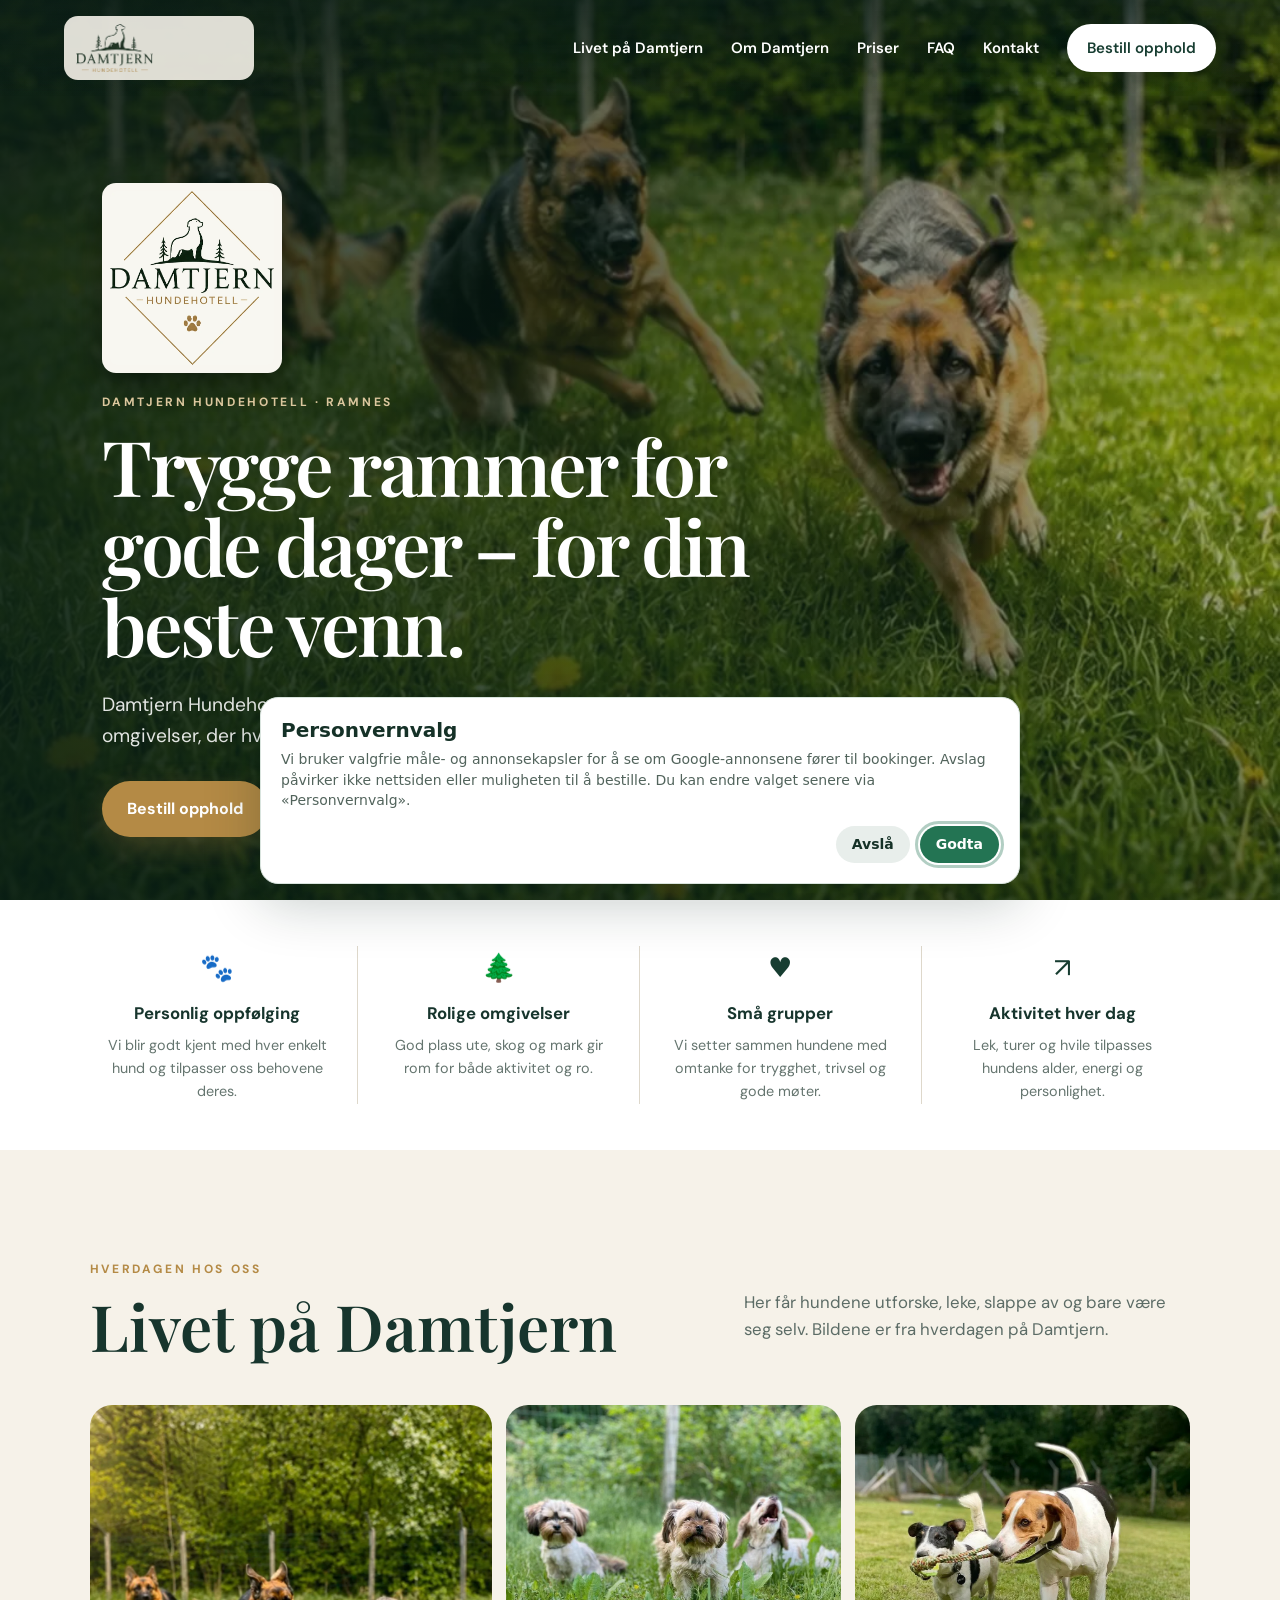
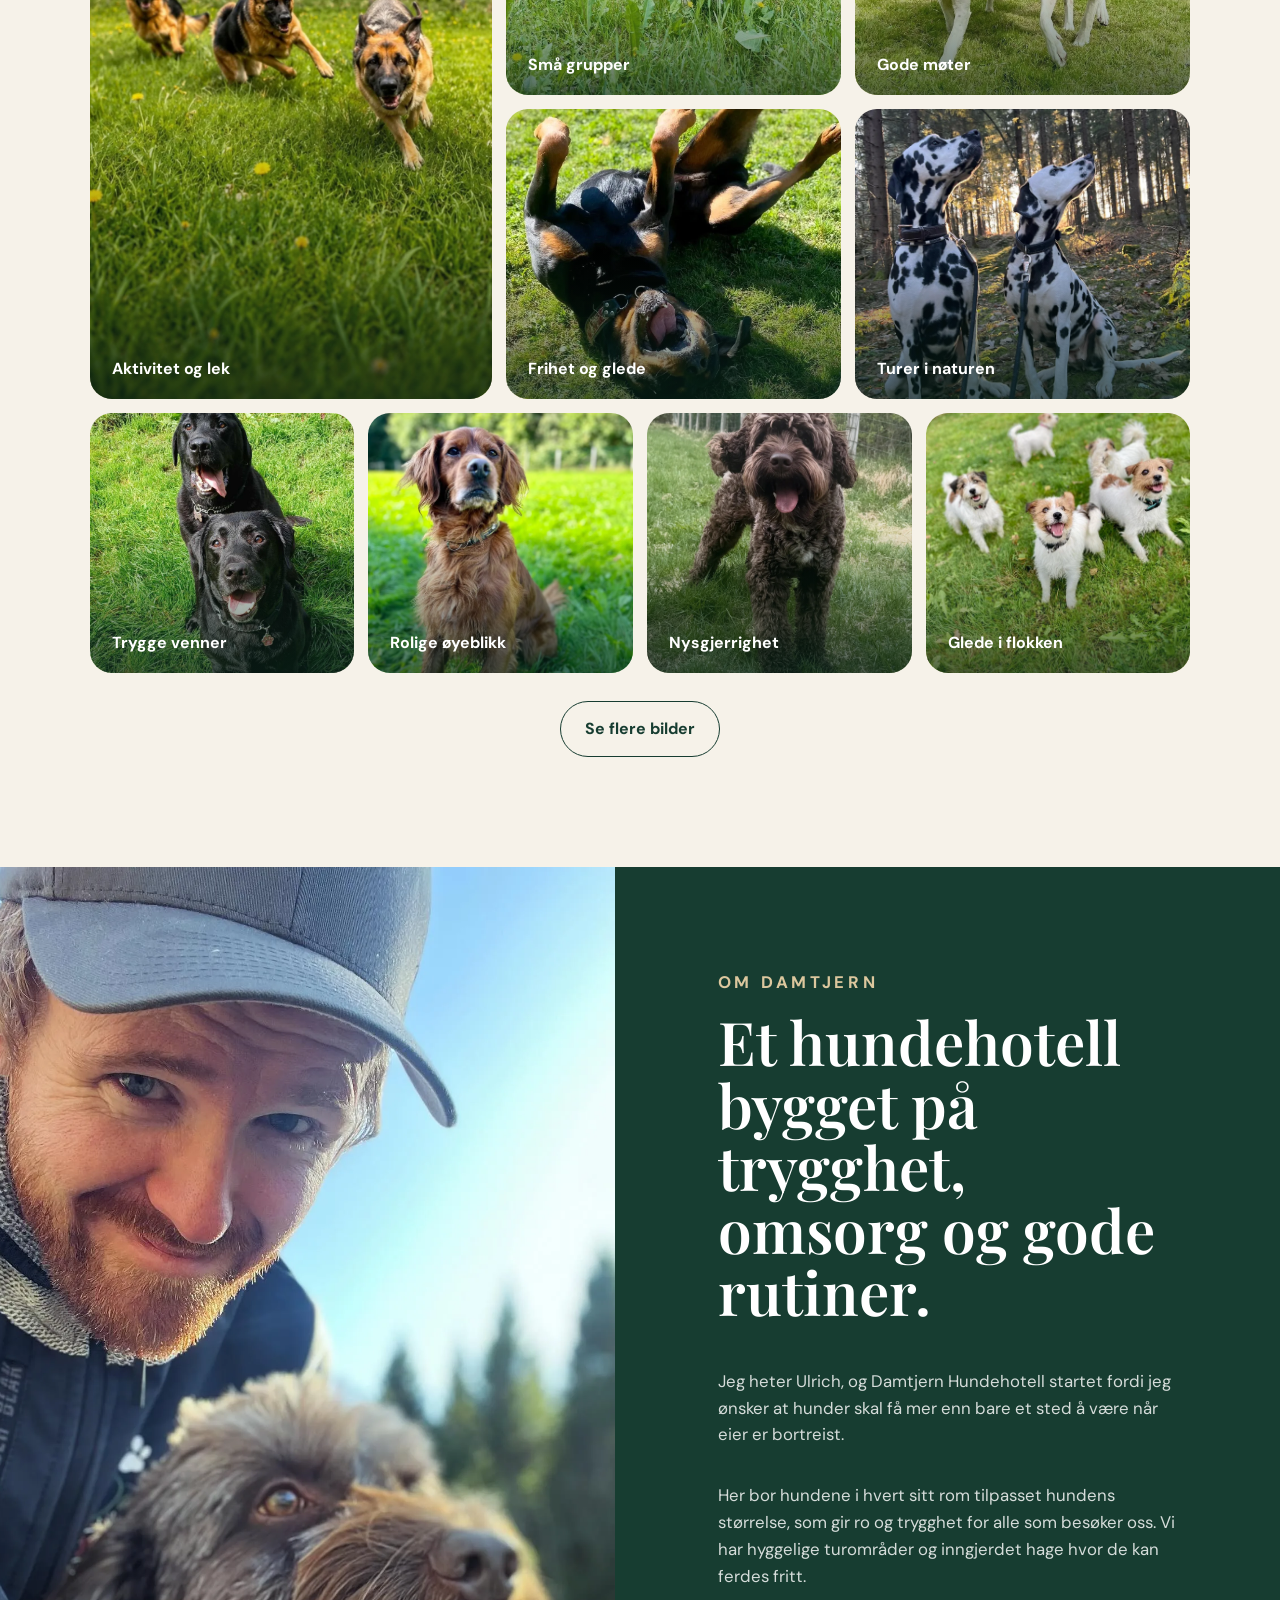
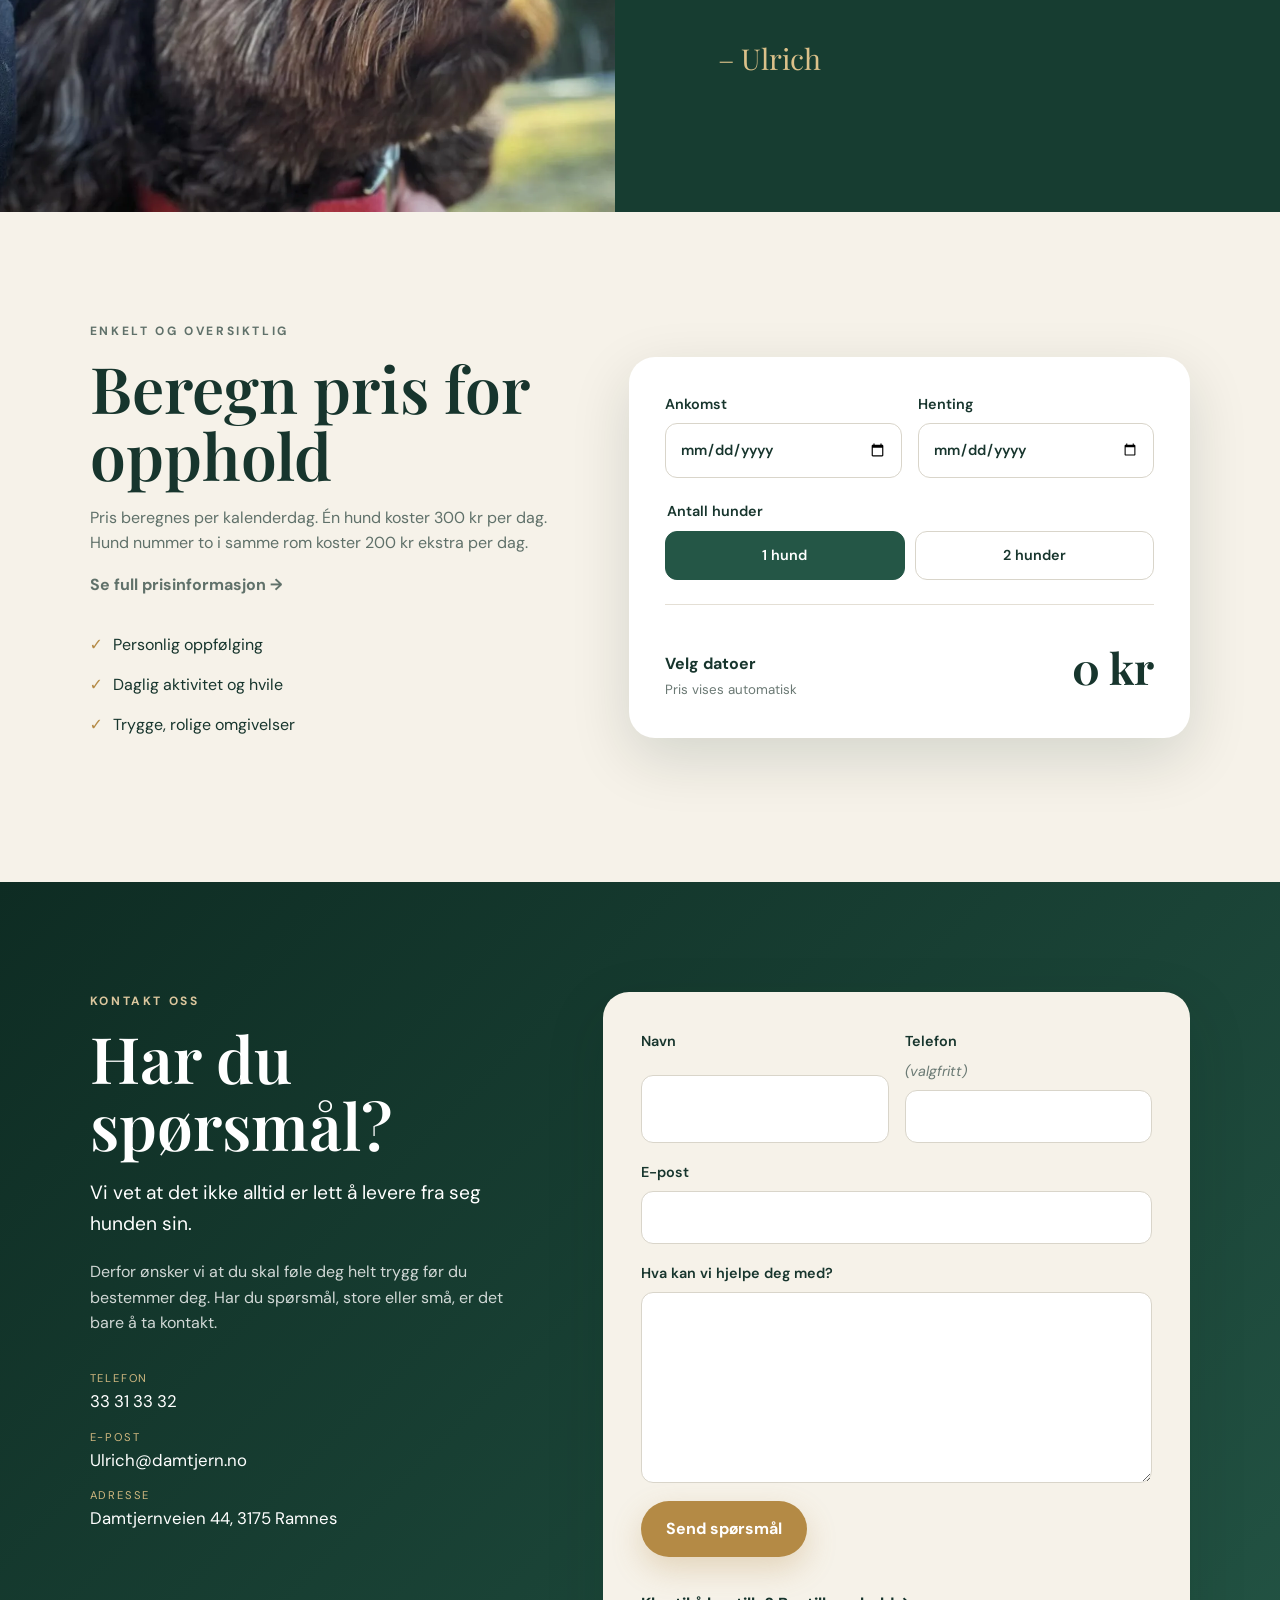
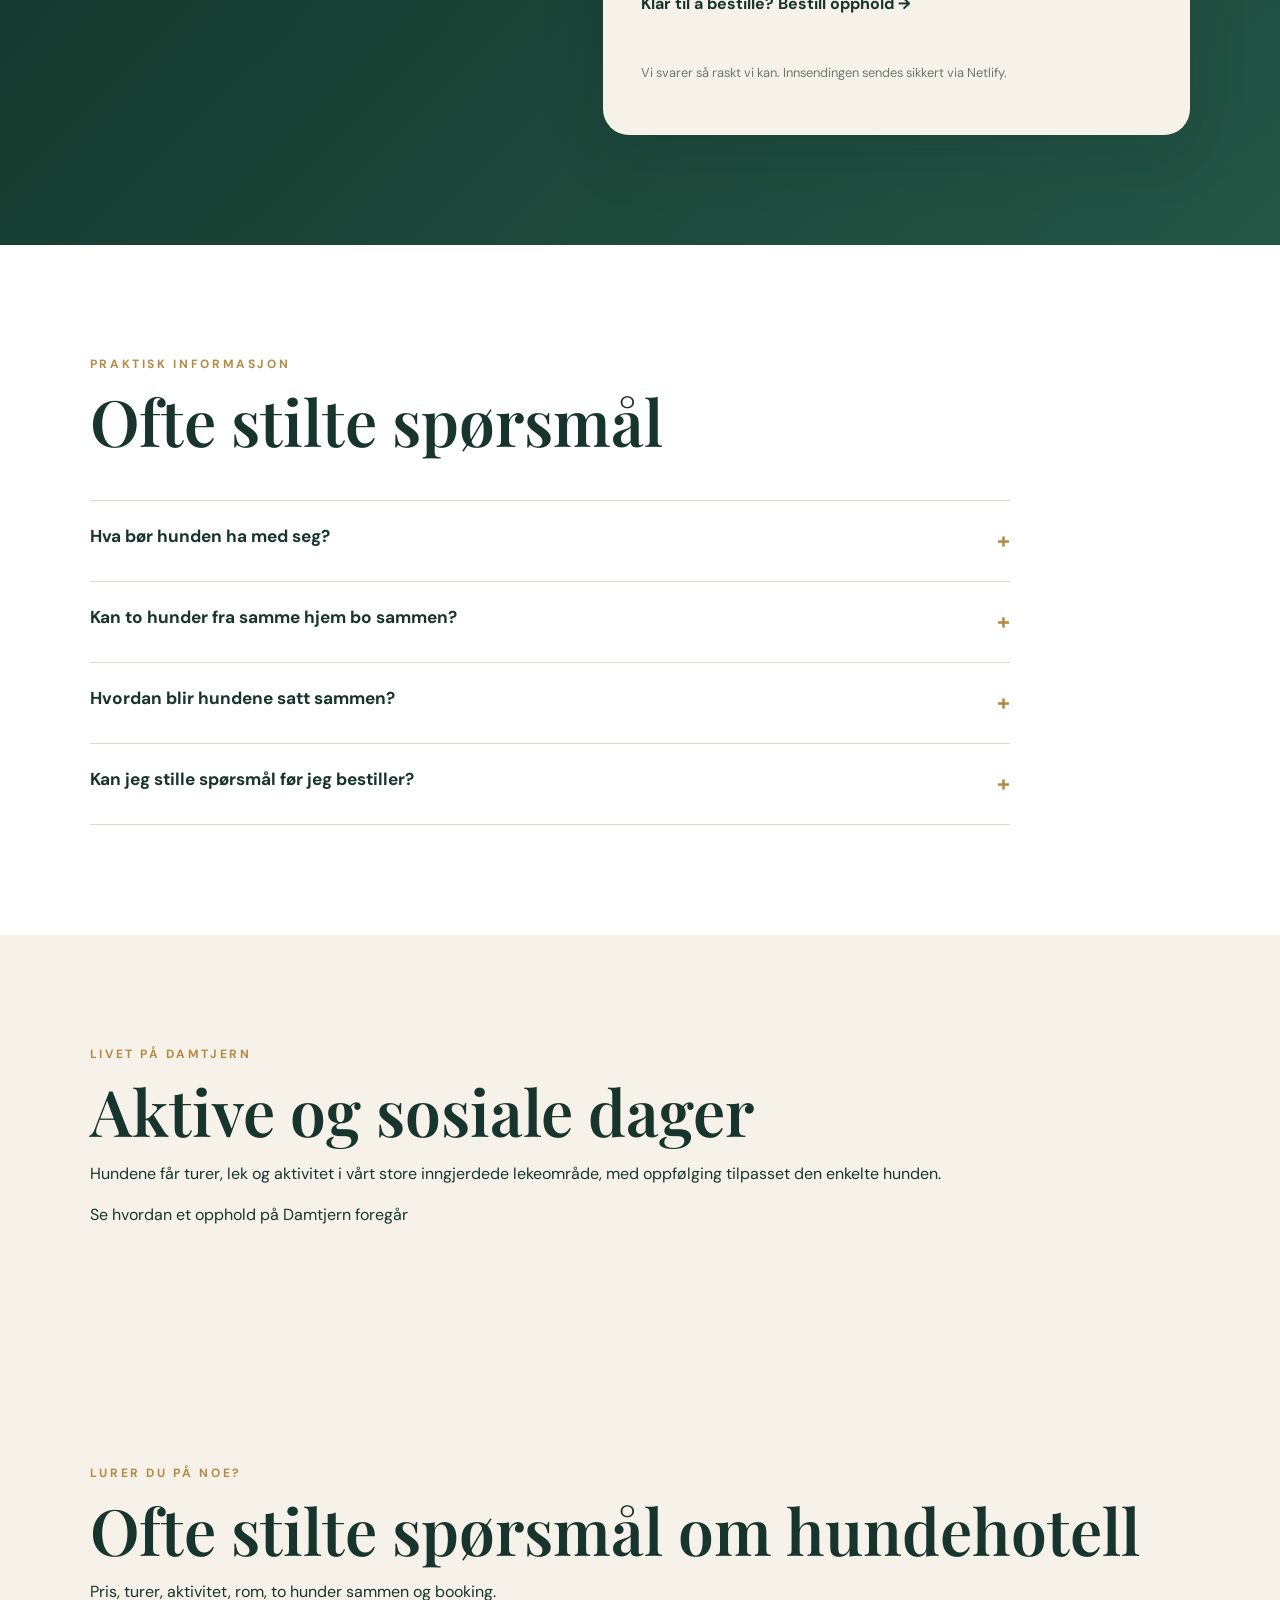
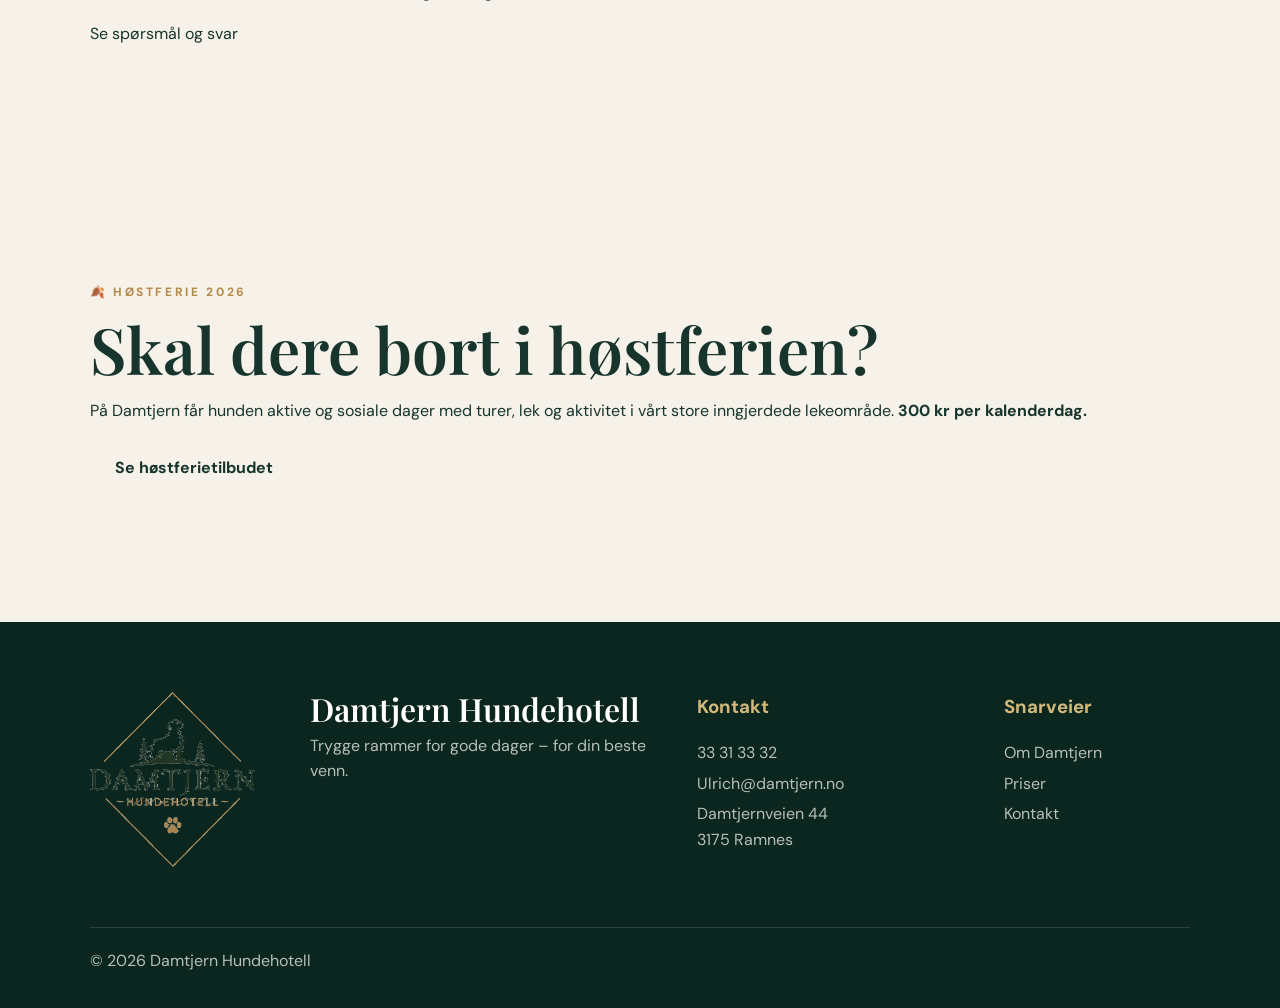
==== index.html @ 324b1e20 "Improve mobile booking journey and price navigation" ====
<!doctype html>
<html lang="nb">
<head>
  <meta charset="utf-8">
  <meta name="viewport" content="width=device-width, initial-scale=1">
  <title>Hundehotell i Vestfold og Tønsberg | Damtjern Hundehotell</title>
  <meta name="description" content="Hundehotell i Ramnes ved Tønsberg, Vestfold. Aktive og sosiale dager, turer, stort inngjerdet lekeområde og eget rom. 300 kr per kalenderdag.">
  <meta name="theme-color" content="#173d31">
  <meta name="robots" content="index, follow, max-image-preview:large">
  <link rel="canonical" href="https://damtjern.no/">
  <meta property="og:title" content="Hundehotell i Vestfold | Damtjern Hundehotell">
  <meta property="og:description" content="Trygg og omsorgsfull hundepass og overnatting i rolige omgivelser i Ramnes, nær Tønsberg.">
  <meta property="og:type" content="website">
  <meta property="og:url" content="https://damtjern.no/">
  <meta property="og:site_name" content="Damtjern Hundehotell">
  <meta property="og:locale" content="nb_NO">
  <meta property="og:image" content="https://damtjern.no/assets/hero-fallback.webp">
  <meta property="og:image:alt" content="Hunder i rolige omgivelser hos Damtjern Hundehotell">
  <meta name="twitter:card" content="summary_large_image">
  <link rel="icon" href="data:image/svg+xml,<svg xmlns=%22http://www.w3.org/2000/svg%22 viewBox=%220 0 100 100%22><text y=%22.9em%22 font-size=%2290%22>🐾</text></svg>">
  <link rel="preload" href="/assets/hero-fallback.webp" as="image">
  <link rel="stylesheet" href="/styles.css">
  <script src="/tracking.js"></script>
  <script type="application/ld+json">
  {
    "@context": "https://schema.org",
    "@type": "LocalBusiness",
    "@id": "https://damtjern.no/#virksomhet",
    "name": "Damtjern Hundehotell",
    "url": "https://damtjern.no/",
    "image": "https://damtjern.no/assets/hero-fallback.webp",
    "logo": "https://damtjern.no/assets/logo-horizontal.png",
    "description": "Trygg og omsorgsfull hundepass og overnatting i rolige omgivelser i Ramnes, nær Tønsberg i Vestfold.",
    "telephone": "+47 33 31 33 32",
    "email": "Ulrich@damtjern.no",
    "priceRange": "300 NOK per kalenderdag",
    "address": {
      "@type": "PostalAddress",
      "streetAddress": "Damtjernveien 44",
      "postalCode": "3175",
      "addressLocality": "Ramnes",
      "addressRegion": "Vestfold",
      "addressCountry": "NO"
    },
    "areaServed": ["Ramnes", "Tønsberg", "Vestfold"]
  }
  </script>
</head>
<body>
  <a class="skip-link" href="#innhold">Hopp til innhold</a>

  <header class="site-header" id="toppen">
    <a href="#toppen" class="brand" aria-label="Damtjern Hundehotell – til toppen">
      <img src="/assets/logo-horizontal.png" alt="Damtjern Hundehotell">
    </a>
    <button class="menu-toggle" aria-expanded="false" aria-controls="main-nav" aria-label="Åpne meny">
      <span></span><span></span><span></span>
    </button>
    <nav id="main-nav" class="main-nav" aria-label="Hovedmeny">
      <a href="#livet">Livet på Damtjern</a>
      <a href="#om">Om Damtjern</a>
      <a href="/priser/">Priser</a>
      <a href="#faq">FAQ</a>
      <a href="#kontakt">Kontakt</a>
      <a class="nav-cta" href="https://damtjern-os.onrender.com/bestill" target="_blank" rel="noopener noreferrer">Bestill opphold</a>
    </nav>
  </header>

  <main id="innhold">
    <section class="hero" aria-labelledby="hero-title">
      <video class="hero-video" autoplay muted loop playsinline poster="/assets/hero-fallback.webp" preload="metadata">
        <source src="/assets/hero.mp4" type="video/mp4">
      </video>
      <div class="hero-shade"></div>
      <div class="hero-inner">
        <img class="hero-logo" src="/assets/logo-main-hero.webp" alt="Damtjern Hundehotell hovedlogo">
        <p class="eyebrow light">Damtjern Hundehotell · Ramnes</p>
        <h1 id="hero-title">Trygge rammer for gode dager – for din beste venn.</h1>
        <p class="hero-copy">Damtjern Hundehotell tilbyr trygg og omsorgsfull overnatting i rolige omgivelser, der hver hund blir sett, forstått og ivaretatt som et individ.</p>
        <div class="local-cta-row"><a class="button button-primary" href="https://damtjern-os.onrender.com/bestill" target="_blank" rel="noopener noreferrer">Bestill opphold</a><a class="button button-outline" href="/priser/">Se priser</a></div>
      </div>
      <a class="scroll-hint" href="#fordeler" aria-label="Rull videre"><span></span></a>
    </section>

    <section class="benefits" id="fordeler" aria-label="Fordeler">
      <article><span class="benefit-icon">🐾</span><h2>Personlig oppfølging</h2><p>Vi blir godt kjent med hver enkelt hund og tilpasser oss behovene deres.</p></article>
      <article><span class="benefit-icon">🌲</span><h2>Rolige omgivelser</h2><p>God plass ute, skog og mark gir rom for både aktivitet og ro.</p></article>
      <article><span class="benefit-icon">♥</span><h2>Små grupper</h2><p>Vi setter sammen hundene med omtanke for trygghet, trivsel og gode møter.</p></article>
      <article><span class="benefit-icon">↗</span><h2>Aktivitet hver dag</h2><p>Lek, turer og hvile tilpasses hundens alder, energi og personlighet.</p></article>
    </section>

    <section class="section gallery-section" id="livet">
      <div class="section-heading split-heading">
        <div><p class="eyebrow">Hverdagen hos oss</p><h2>Livet på Damtjern</h2></div>
        <p>Her får hundene utforske, leke, slappe av og bare være seg selv. Bildene er fra hverdagen på Damtjern.</p>
      </div>
      <div class="gallery-grid">
        <button class="gallery-item gallery-tall" data-full="/assets/gallery-shepherds.webp" aria-label="Åpne bilde av hunder i aktivitet"><img src="/assets/gallery-shepherds.webp" alt="Tre schäferhunder løper på gresset" loading="lazy"><span>Aktivitet og lek</span></button>
        <button class="gallery-item" data-full="/assets/gallery-small.webp" aria-label="Åpne bilde av små hunder"><img src="/assets/gallery-small.webp" alt="Tre små hunder ute på gresset" loading="lazy"><span>Små grupper</span></button>
        <button class="gallery-item" data-full="/assets/gallery-play.webp" aria-label="Åpne bilde av to hunder som leker"><img src="/assets/gallery-play.webp" alt="To hunder leker med tau" loading="lazy"><span>Gode møter</span></button>
        <button class="gallery-item" data-full="/assets/gallery-rottweiler.webp" aria-label="Åpne bilde av rottweiler"><img src="/assets/gallery-rottweiler.webp" alt="Rottweiler i farta på uteområdet" loading="lazy"><span>Frihet og glede</span></button>
        <button class="gallery-item" data-full="/assets/gallery-dalmatian.webp" aria-label="Åpne bilde av dalmatinere"><img src="/assets/gallery-dalmatian.webp" alt="To dalmatinere i skogen" loading="lazy"><span>Turer i naturen</span></button>
      </div>
      <div class="gallery-more" id="gallery-more" hidden>
        <button class="gallery-item" data-full="/assets/gallery-labs.webp"><img src="/assets/gallery-labs.webp" alt="To svarte labradorer på gress" loading="lazy"><span>Trygge venner</span></button>
        <button class="gallery-item" data-full="/assets/gallery-setter.webp"><img src="/assets/gallery-setter.webp" alt="Irsk setter på grønt gress" loading="lazy"><span>Rolige øyeblikk</span></button>
        <button class="gallery-item" data-full="/assets/gallery-doodle.webp"><img src="/assets/gallery-doodle.webp" alt="Brun doodle på uteområdet" loading="lazy"><span>Nysgjerrighet</span></button>
        <button class="gallery-item" data-full="/assets/gallery-joy.webp"><img src="/assets/gallery-joy.webp" alt="Flere små hunder samlet på gresset" loading="lazy"><span>Glede i flokken</span></button>
      </div>
      <button class="button button-outline gallery-toggle" type="button" aria-expanded="false" aria-controls="gallery-more">Se flere bilder</button>
    </section>

    <section class="about" id="om">
      <div class="about-media"><img src="/assets/about-ulrich.webp" alt="Ulrich sammen med en hund på Damtjern" loading="lazy"></div>
      <div class="about-copy">
        <p class="eyebrow light">Om Damtjern</p>
        <h2>Et hundehotell bygget på trygghet, omsorg og gode rutiner.</h2>
        <p>Jeg heter Ulrich, og Damtjern Hundehotell startet fordi jeg ønsker at hunder skal få mer enn bare et sted å være når eier er bortreist.</p>
        <p>Her bor hundene i hvert sitt rom tilpasset hundens størrelse, som gir ro og trygghet for alle som besøker oss. Vi har hyggelige turområder og inngjerdet hage hvor de kan ferdes fritt.</p>
        <p class="signature">– Ulrich</p>
      </div>
    </section>

    <section class="section pricing" id="priser">
      <div class="pricing-copy">
        <p class="eyebrow">Enkelt og oversiktlig</p>
        <h2>Beregn pris for opphold</h2>
        <p>Pris beregnes per kalenderdag. Én hund koster 300 kr per dag. Hund nummer to i samme rom koster 200 kr ekstra per dag.</p><p><a href="/priser/"><strong>Se full prisinformasjon →</strong></a></p>
        <ul class="check-list"><li>Personlig oppfølging</li><li>Daglig aktivitet og hvile</li><li>Trygge, rolige omgivelser</li></ul>
      </div>
      <form class="calculator" aria-label="Prisberegner">
        <div class="field-row">
          <label>Ankomst<input type="date" id="arrival"></label>
          <label>Henting<input type="date" id="departure"></label>
        </div>
        <fieldset><legend>Antall hunder</legend><div class="dog-options"><label><input type="radio" name="dogs" value="1" checked><span>1 hund</span></label><label><input type="radio" name="dogs" value="2"><span>2 hunder</span></label></div></fieldset>
        <div class="price-result"><div><span id="days-label">Velg datoer</span><small id="price-detail">Pris vises automatisk</small></div><strong id="price-total">0 kr</strong></div>
      </form>
    </section>
    <section class="contact-section" id="kontakt">
      <div class="contact-intro">
        <p class="eyebrow light">Kontakt oss</p>
        <h2>Har du spørsmål?</h2>
        <p class="contact-lead">Vi vet at det ikke alltid er lett å levere fra seg hunden sin.</p>
        <p>Derfor ønsker vi at du skal føle deg helt trygg før du bestemmer deg. Har du spørsmål, store eller små, er det bare å ta kontakt.</p>
        <div class="contact-details">
          <a href="tel:+4733313332"><span>Telefon</span>33 31 33 32</a>
          <a href="mailto:Ulrich@damtjern.no"><span>E-post</span>Ulrich@damtjern.no</a>
          <a href="https://www.google.com/maps/search/?api=1&query=Damtjernveien+44,+3175+Ramnes" rel="noopener" target="_blank"><span>Adresse</span>Damtjernveien 44, 3175 Ramnes</a>
        </div>
      </div>
      <form class="contact-form" name="kontakt" method="POST" action="/takk/index.html" netlify data-netlify="true" data-netlify-honeypot="bot-field">
        <input type="hidden" name="form-name" value="kontakt">
        <p class="hidden"><label>Ikke fyll ut dette feltet: <input name="bot-field"></label></p>
        <div class="field-row"><label>Navn<input name="navn" autocomplete="name" required></label><label>Telefon <em>(valgfritt)</em><input name="telefon" type="tel" autocomplete="tel"></label></div>
        <label>E-post<input name="epost" type="email" autocomplete="email" required></label>
        <label>Hva kan vi hjelpe deg med?<textarea name="melding" rows="7" required></textarea></label>
        <button class="button button-primary" type="submit">Send spørsmål</button><p><a href="https://damtjern-os.onrender.com/bestill" target="_blank" rel="noopener noreferrer"><strong>Klar til å bestille? Bestill opphold →</strong></a></p>
        <p class="form-note">Vi svarer så raskt vi kan. Innsendingen sendes sikkert via Netlify.</p>
      </form>
    </section>

    <section class="section faq" id="faq">
      <div class="section-heading"><p class="eyebrow">Praktisk informasjon</p><h2>Ofte stilte spørsmål</h2></div>
      <div class="faq-list">
        <details><summary>Hva bør hunden ha med seg?</summary><p>Ta med hundens vanlige fôr, eventuelle medisiner og gjerne et teppe eller noe som lukter kjent. Merk tingene tydelig med hundens navn.</p></details>
        <details><summary>Kan to hunder fra samme hjem bo sammen?</summary><p>Ja. To hunder fra samme hjem kan bo på samme rom. Hund nummer to koster 200 kr ekstra per kalenderdag.</p></details>
        <details><summary>Hvordan blir hundene satt sammen?</summary><p>Vi vurderer størrelse, alder, energinivå og temperament. Målet er trygge grupper og gode møter, aldri flest mulig hunder samlet.</p></details>
        <details><summary>Kan jeg stille spørsmål før jeg bestiller?</summary><p>Selvsagt. Bruk kontaktskjemaet, ring eller send e-post. Det er viktig at både du og hunden føler dere trygge før oppholdet.</p></details>
      </div>
    </section>
  
<section class="section"><div class="container"><p class="eyebrow">Livet på Damtjern</p><h2>Aktive og sosiale dager</h2><p>Hundene får turer, lek og aktivitet i vårt store inngjerdede lekeområde, med oppfølging tilpasset den enkelte hunden.</p><p><a href="/slik-foregar-oppholdet/">Se hvordan et opphold på Damtjern foregår</a></p></div></section>
<section class="section"><div class="container"><p class="eyebrow">Lurer du på noe?</p><h2>Ofte stilte spørsmål om hundehotell</h2><p>Pris, turer, aktivitet, rom, to hunder sammen og booking.</p><p><a href="/faq/">Se spørsmål og svar</a></p></div></section>
<section class="section"><div class="container"><p class="eyebrow">🍂 Høstferie 2026</p><h2>Skal dere bort i høstferien?</h2><p>På Damtjern får hunden aktive og sosiale dager med turer, lek og aktivitet i vårt store inngjerdede lekeområde. <strong>300 kr per kalenderdag.</strong></p><p><a class="button" href="/hostferie/">Se høstferietilbudet</a></p></div></section>
</main>

  <footer class="footer">
    <img src="/assets/logo-main.png" alt="Damtjern Hundehotell">
    <div><h2>Damtjern Hundehotell</h2><p>Trygge rammer for gode dager – for din beste venn.</p></div>
    <div><h3>Kontakt</h3><a href="tel:+4733313332">33 31 33 32</a><a href="mailto:Ulrich@damtjern.no">Ulrich@damtjern.no</a><p>Damtjernveien 44<br>3175 Ramnes</p></div>
    <div><h3>Snarveier</h3><a href="#om">Om Damtjern</a><a href="/priser/">Priser</a><a href="#kontakt">Kontakt</a></div>
    <p class="copyright">© <span id="year"></span> Damtjern Hundehotell</p>
  </footer>

  <dialog class="lightbox" aria-label="Forstørret bilde"><button class="lightbox-close" aria-label="Lukk bilde">×</button><img src="" alt=""></dialog>
  <script src="/script.js" defer></script>
</body>
</html>
---- styles.css ----
@import url('https://fonts.googleapis.com/css2?family=DM+Sans:wght@400;500;600;700&family=Playfair+Display:wght@500;600&display=swap');
:root{--green:#173d31;--green-2:#245646;--green-3:#0e2c23;--cream:#f6f2e9;--cream-2:#eee7d9;--gold:#b48a45;--ink:#17352d;--white:#fff;--shadow:0 20px 60px rgba(10,38,29,.14);--radius:26px}
*{box-sizing:border-box}html{scroll-behavior:smooth}body{margin:0;background:var(--cream);color:var(--ink);font-family:'DM Sans',system-ui,sans-serif;line-height:1.6}img,video{display:block;max-width:100%}a{color:inherit;text-decoration:none}button,input,textarea{font:inherit}.skip-link{position:fixed;left:1rem;top:-4rem;z-index:9999;background:#fff;padding:.7rem 1rem;border-radius:8px}.skip-link:focus{top:1rem}.site-header{position:fixed;z-index:1000;left:0;right:0;top:0;display:flex;align-items:center;justify-content:space-between;padding:16px clamp(22px,5vw,74px);transition:.3s;background:linear-gradient(to bottom,rgba(8,27,21,.6),transparent)}.site-header.scrolled{background:rgba(246,242,233,.94);backdrop-filter:blur(16px);box-shadow:0 8px 30px rgba(0,0,0,.08)}.brand{display:block;width:190px;padding:8px 12px;border-radius:14px;background:rgba(246,242,233,.9)}.brand img{height:48px;width:auto}.main-nav{display:flex;align-items:center;gap:28px;color:#fff;font-size:.94rem;font-weight:600}.site-header.scrolled .main-nav{color:var(--green)}.main-nav a{position:relative}.main-nav>a:not(.nav-cta):after{content:"";position:absolute;left:0;right:100%;bottom:-5px;height:2px;background:var(--gold);transition:.2s}.main-nav>a:hover:after{right:0}.nav-cta{background:#fff;color:var(--green)!important;padding:12px 20px;border-radius:999px}.site-header.scrolled .nav-cta{background:var(--green);color:#fff!important}.menu-toggle{display:none;border:0;background:rgba(255,255,255,.9);width:46px;height:46px;border-radius:50%;padding:12px}.menu-toggle span{display:block;height:2px;background:var(--green);margin:5px 0}.hero{position:relative;min-height:100svh;display:flex;align-items:center;color:#fff;overflow:hidden}.hero-video{position:absolute;inset:0;width:100%;height:100%;object-fit:cover;object-position:center 46%}.hero-shade{position:absolute;inset:0;background:linear-gradient(90deg,rgba(7,28,21,.88) 0%,rgba(7,28,21,.62) 50%,rgba(7,28,21,.26) 100%),linear-gradient(0deg,rgba(4,20,15,.48),transparent 50%)}.hero-inner{position:relative;z-index:2;width:min(720px,88vw);margin-left:clamp(24px,8vw,140px);padding-top:120px}.hero-logo{width:180px;margin-bottom:20px;opacity:1;background:#f8f6f0;border-radius:14px;padding:8px;box-shadow:0 12px 34px rgba(0,0,0,.38);filter:none}.eyebrow{text-transform:uppercase;letter-spacing:.22em;font-size:.75rem;font-weight:700;color:var(--gold);margin:0 0 14px}.eyebrow.light{color:#dcc79e}.hero h1,.section h2,.about h2,.contact-section h2,.footer h2{font-family:'Playfair Display',serif;line-height:1.04;font-weight:600}.hero h1{font-size:clamp(3rem,6vw,6rem);margin:0 0 24px;letter-spacing:-.035em}.hero-copy{font-size:clamp(1rem,1.5vw,1.2rem);max-width:680px;color:rgba(255,255,255,.88);margin-bottom:30px}.button{display:inline-flex;align-items:center;justify-content:center;border:1px solid transparent;border-radius:999px;padding:14px 24px;font-weight:700;cursor:pointer;transition:.2s}.button-primary{background:var(--gold);color:#fff;box-shadow:0 12px 30px rgba(180,138,69,.28)}.button-primary:hover{transform:translateY(-2px);background:#c39850}.button-outline{background:transparent;border-color:var(--green);color:var(--green)}.button-outline:hover{background:var(--green);color:#fff}.scroll-hint{position:absolute;z-index:2;bottom:22px;left:50%;width:34px;height:50px;border:1px solid rgba(255,255,255,.5);border-radius:20px}.scroll-hint span{position:absolute;top:10px;left:50%;width:4px;height:8px;background:#fff;border-radius:4px;transform:translateX(-50%);animation:scroll 1.6s infinite}@keyframes scroll{0%{opacity:0;transform:translate(-50%,0)}30%{opacity:1}100%{opacity:0;transform:translate(-50%,17px)}}.benefits{display:grid;grid-template-columns:repeat(4,1fr);background:#fff;padding:46px clamp(20px,6vw,90px);gap:0}.benefits article{text-align:center;padding:0 30px;border-right:1px solid #ded8cb}.benefits article:last-child{border:0}.benefit-icon{display:block;color:var(--green);font-size:1.7rem;margin-bottom:10px}.benefits h2{font-size:1.05rem;margin:0 0 8px}.benefits p{font-size:.9rem;color:#65756f;margin:0}.section{padding:110px clamp(22px,7vw,110px)}.section-heading{max-width:760px;margin-bottom:46px}.split-heading{max-width:none;display:grid;grid-template-columns:1.15fr .85fr;align-items:end;gap:50px}.section h2{font-size:clamp(2.8rem,5vw,5rem);margin:0}.split-heading>p{max-width:530px;color:#5c6c66;font-size:1.05rem}.gallery-section{background:var(--cream)}.gallery-grid{display:grid;grid-template-columns:1.2fr 1fr 1fr;grid-template-rows:290px 290px;gap:14px}.gallery-item{position:relative;overflow:hidden;border:0;padding:0;border-radius:22px;cursor:zoom-in;background:#d9dfd9}.gallery-tall{grid-row:1/3}.gallery-item img{width:100%;height:100%;object-fit:cover;transition:transform .55s ease}.gallery-item:after{content:"";position:absolute;inset:0;background:linear-gradient(to top,rgba(8,33,25,.65),transparent 55%)}.gallery-item span{position:absolute;z-index:2;left:22px;bottom:18px;color:#fff;font-weight:700}.gallery-item:hover img{transform:scale(1.045)}.gallery-more{display:grid;grid-template-columns:repeat(4,1fr);gap:14px;margin-top:14px}.gallery-more .gallery-item{height:260px}.gallery-toggle{display:flex;margin:28px auto 0}.about{display:grid;grid-template-columns:1fr 1.08fr;min-height:760px;background:var(--green);color:#fff}.about-media{min-height:650px}.about-media img{width:100%;height:100%;object-fit:cover}.about-copy{padding:clamp(60px,8vw,130px);display:flex;flex-direction:column;justify-content:center}.about h2{font-size:clamp(2.7rem,4.7vw,5rem);margin:0 0 28px}.about p{max-width:670px;color:rgba(255,255,255,.82);font-size:1.05rem}.signature{font-family:'Playfair Display',serif!important;color:#dbc18a!important;font-size:1.8rem!important}.pricing{display:grid;grid-template-columns:.9fr 1.1fr;gap:80px;align-items:center}.pricing-copy>p{max-width:560px;color:#60716a}.check-list{list-style:none;padding:0;margin:28px 0}.check-list li{padding:7px 0}.check-list li:before{content:"✓";color:var(--gold);font-weight:700;margin-right:10px}.calculator{background:#fff;padding:36px;border-radius:var(--radius);box-shadow:var(--shadow)}.field-row{display:grid;grid-template-columns:1fr 1fr;gap:16px}label{display:grid;gap:7px;font-size:.9rem;font-weight:600}label em{font-weight:400;color:#6b7a74}input,textarea{width:100%;border:1px solid #d9d5ca;background:#fff;border-radius:12px;padding:14px;color:var(--ink);outline:none}input:focus,textarea:focus{border-color:var(--gold);box-shadow:0 0 0 3px rgba(180,138,69,.15)}fieldset{border:0;padding:0;margin:22px 0}legend{font-size:.9rem;font-weight:600;margin-bottom:8px}.dog-options{display:grid;grid-template-columns:1fr 1fr;gap:10px}.dog-options input{position:absolute;opacity:0}.dog-options span{display:block;text-align:center;border:1px solid #d9d5ca;padding:12px;border-radius:12px;cursor:pointer}.dog-options input:checked+span{background:var(--green-2);color:#fff;border-color:var(--green-2)}.price-result{border-top:1px solid #e4dfd5;margin-top:24px;padding-top:28px;display:flex;align-items:end;justify-content:space-between;gap:16px}.price-result span{display:block;font-weight:700}.price-result small{color:#6b7974}.price-result strong{font-family:'Playfair Display',serif;font-size:2.7rem}.contact-section{display:grid;grid-template-columns:.85fr 1.15fr;gap:80px;padding:110px clamp(22px,7vw,110px);background:linear-gradient(135deg,var(--green-3),var(--green-2));color:#fff}.contact-section h2{font-size:clamp(3rem,5vw,5.5rem);margin:0 0 20px}.contact-intro>p{max-width:600px;color:rgba(255,255,255,.8)}.contact-lead{font-size:1.2rem;color:#fff!important}.contact-details{display:grid;gap:14px;margin-top:34px}.contact-details a{font-size:1.05rem}.contact-details span{display:block;color:#cfb77f;text-transform:uppercase;font-size:.7rem;letter-spacing:.16em}.contact-form{background:var(--cream);color:var(--ink);padding:38px;border-radius:var(--radius);box-shadow:var(--shadow);display:grid;gap:18px}.contact-form .button{justify-self:start}.form-note{font-size:.8rem;color:#6b7974}.hidden{position:absolute;left:-9999px}.faq{background:#fff}.faq-list{max-width:920px}.faq details{border-top:1px solid #ded9cf;padding:22px 0}.faq details:last-child{border-bottom:1px solid #ded9cf}.faq summary{cursor:pointer;font-size:1.08rem;font-weight:700;list-style:none;display:flex;justify-content:space-between}.faq summary:after{content:"+";font-size:1.4rem;color:var(--gold)}.faq details[open] summary:after{content:"–"}.faq details p{max-width:760px;color:#5e6f68}.footer{display:grid;grid-template-columns:180px 1.3fr 1fr .7fr;gap:40px;background:#0b261e;color:#fff;padding:70px clamp(22px,7vw,110px) 30px}.footer>img{width:165px}.footer h2{font-size:2rem;margin:0 0 8px}.footer h3{color:#d2b879;margin-top:0}.footer a,.footer p{display:block;color:rgba(255,255,255,.7);margin:.3rem 0}.copyright{grid-column:1/-1;border-top:1px solid rgba(255,255,255,.14);padding-top:20px;margin-top:20px!important}.lightbox{border:0;padding:0;background:transparent;max-width:min(92vw,1200px);max-height:90vh}.lightbox::backdrop{background:rgba(0,0,0,.84)}.lightbox img{max-height:88vh;border-radius:18px}.lightbox-close{position:fixed;right:28px;top:20px;border:0;background:#fff;width:48px;height:48px;border-radius:50%;font-size:2rem;cursor:pointer}
@media(max-width:980px){.main-nav{position:fixed;inset:0 0 auto 0;top:78px;display:none;flex-direction:column;align-items:stretch;background:var(--cream);color:var(--green);padding:26px}.main-nav.open{display:flex}.menu-toggle{display:block}.brand{width:160px}.hero-inner{margin-left:7vw}.benefits{grid-template-columns:1fr 1fr;gap:30px}.benefits article{border:0}.split-heading{grid-template-columns:1fr}.gallery-grid{grid-template-columns:1fr 1fr;grid-template-rows:340px 260px 260px}.gallery-tall{grid-column:1/3;grid-row:auto}.gallery-more{grid-template-columns:1fr 1fr}.about{grid-template-columns:1fr}.about-media{min-height:560px}.pricing,.contact-section{grid-template-columns:1fr}.footer{grid-template-columns:1fr 1fr}.footer>img{grid-column:1/-1}.copyright{grid-column:1/-1}}
@media(max-width:640px){.site-header{padding:12px 16px}.brand{width:145px;padding:6px 9px}.brand img{height:40px}.hero{min-height:92svh}.hero-video{object-position:center}.hero-shade{background:linear-gradient(0deg,rgba(7,28,21,.9),rgba(7,28,21,.28)),linear-gradient(90deg,rgba(7,28,21,.62),transparent)}.hero-inner{width:auto;margin:0;padding:120px 22px 90px;align-self:end}.hero-logo{width:150px}.hero h1{font-size:clamp(2.8rem,13vw,4.3rem)}.benefits{grid-template-columns:1fr;padding:45px 22px}.benefits article{padding:10px 0}.section{padding:78px 20px}.gallery-grid{display:grid;grid-template-columns:1fr;grid-template-rows:repeat(5,300px)}.gallery-tall{grid-column:auto}.gallery-more{grid-template-columns:1fr}.gallery-more .gallery-item{height:300px}.about-media{min-height:480px}.about-copy{padding:70px 22px}.pricing{gap:36px}.calculator{padding:22px}.field-row{grid-template-columns:1fr}.contact-section{padding:78px 20px;gap:40px}.contact-form{padding:22px}.footer{grid-template-columns:1fr}.footer>img{width:150px}.price-result strong{font-size:2.1rem}}
@media(prefers-reduced-motion:reduce){html{scroll-behavior:auto}*{animation:none!important;transition:none!important}.hero-video{display:none}.hero{background:url('/assets/hero-fallback.webp') center/cover no-repeat}}
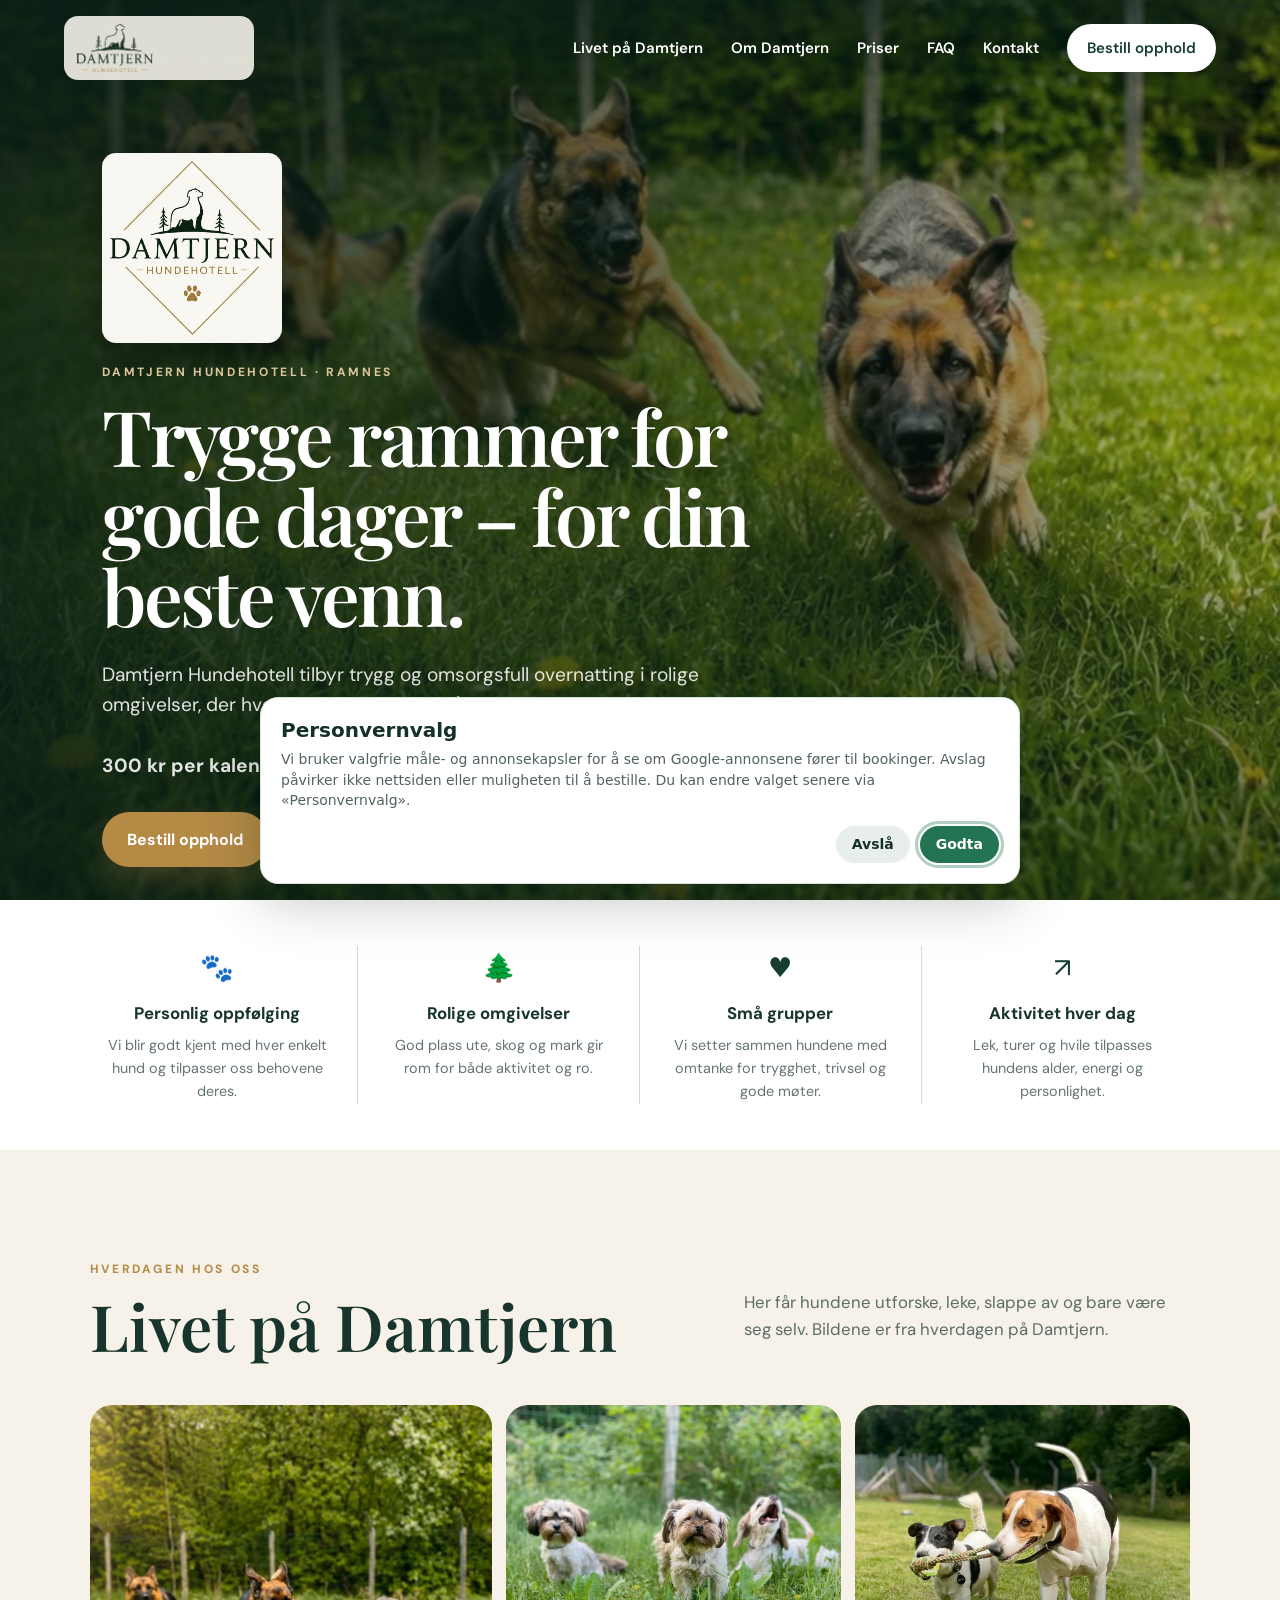
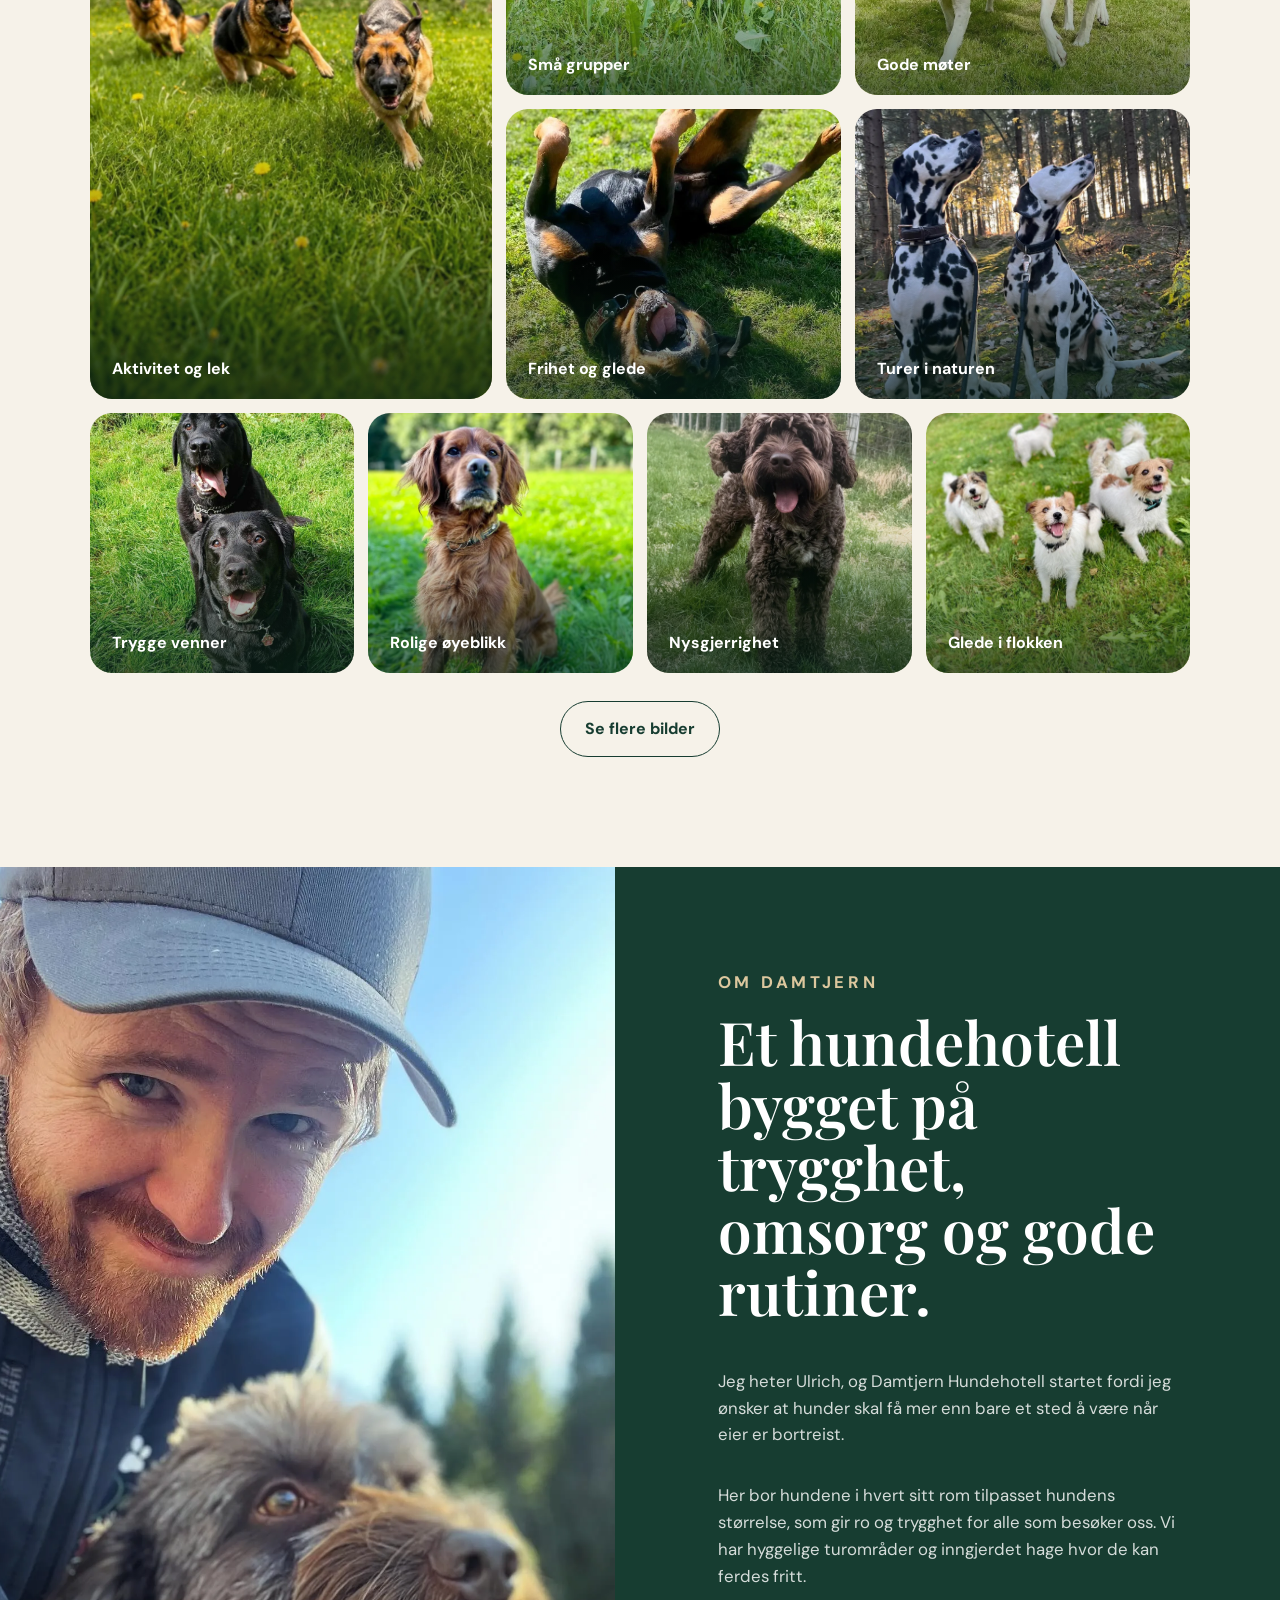
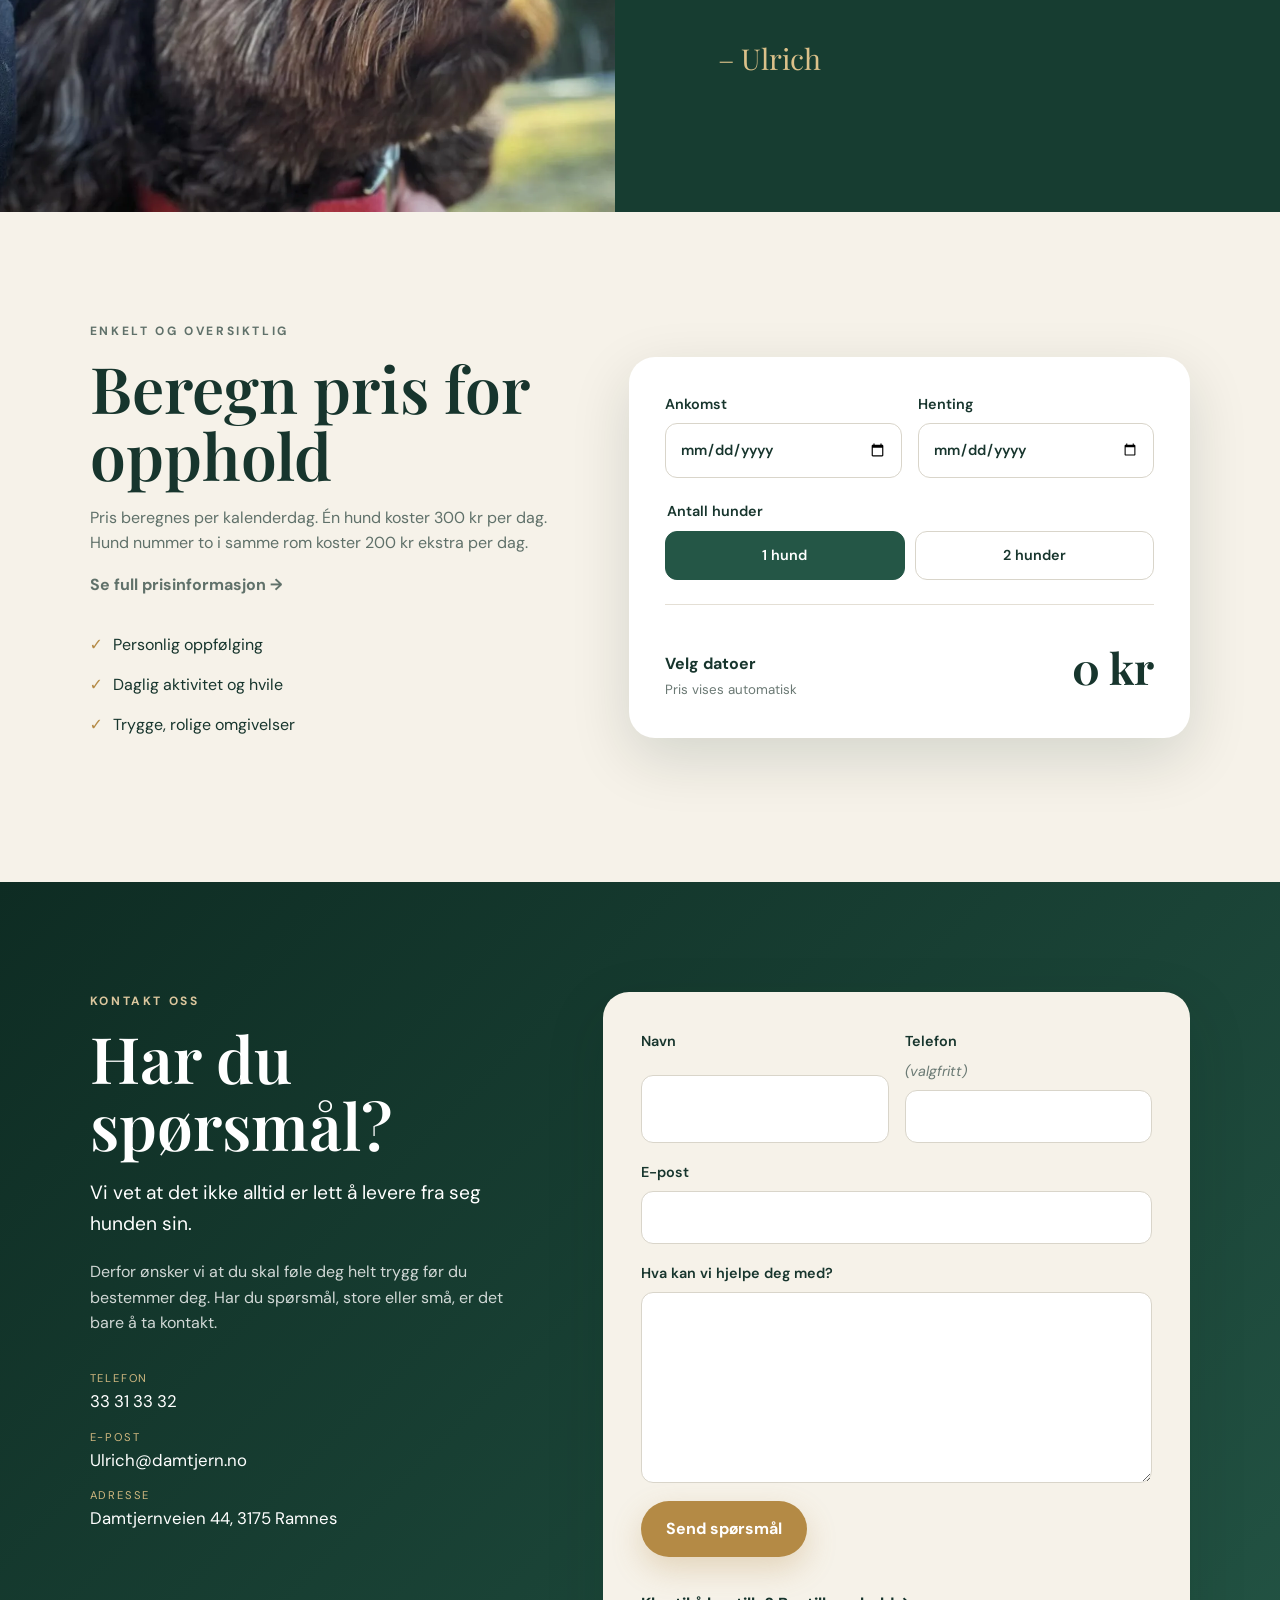
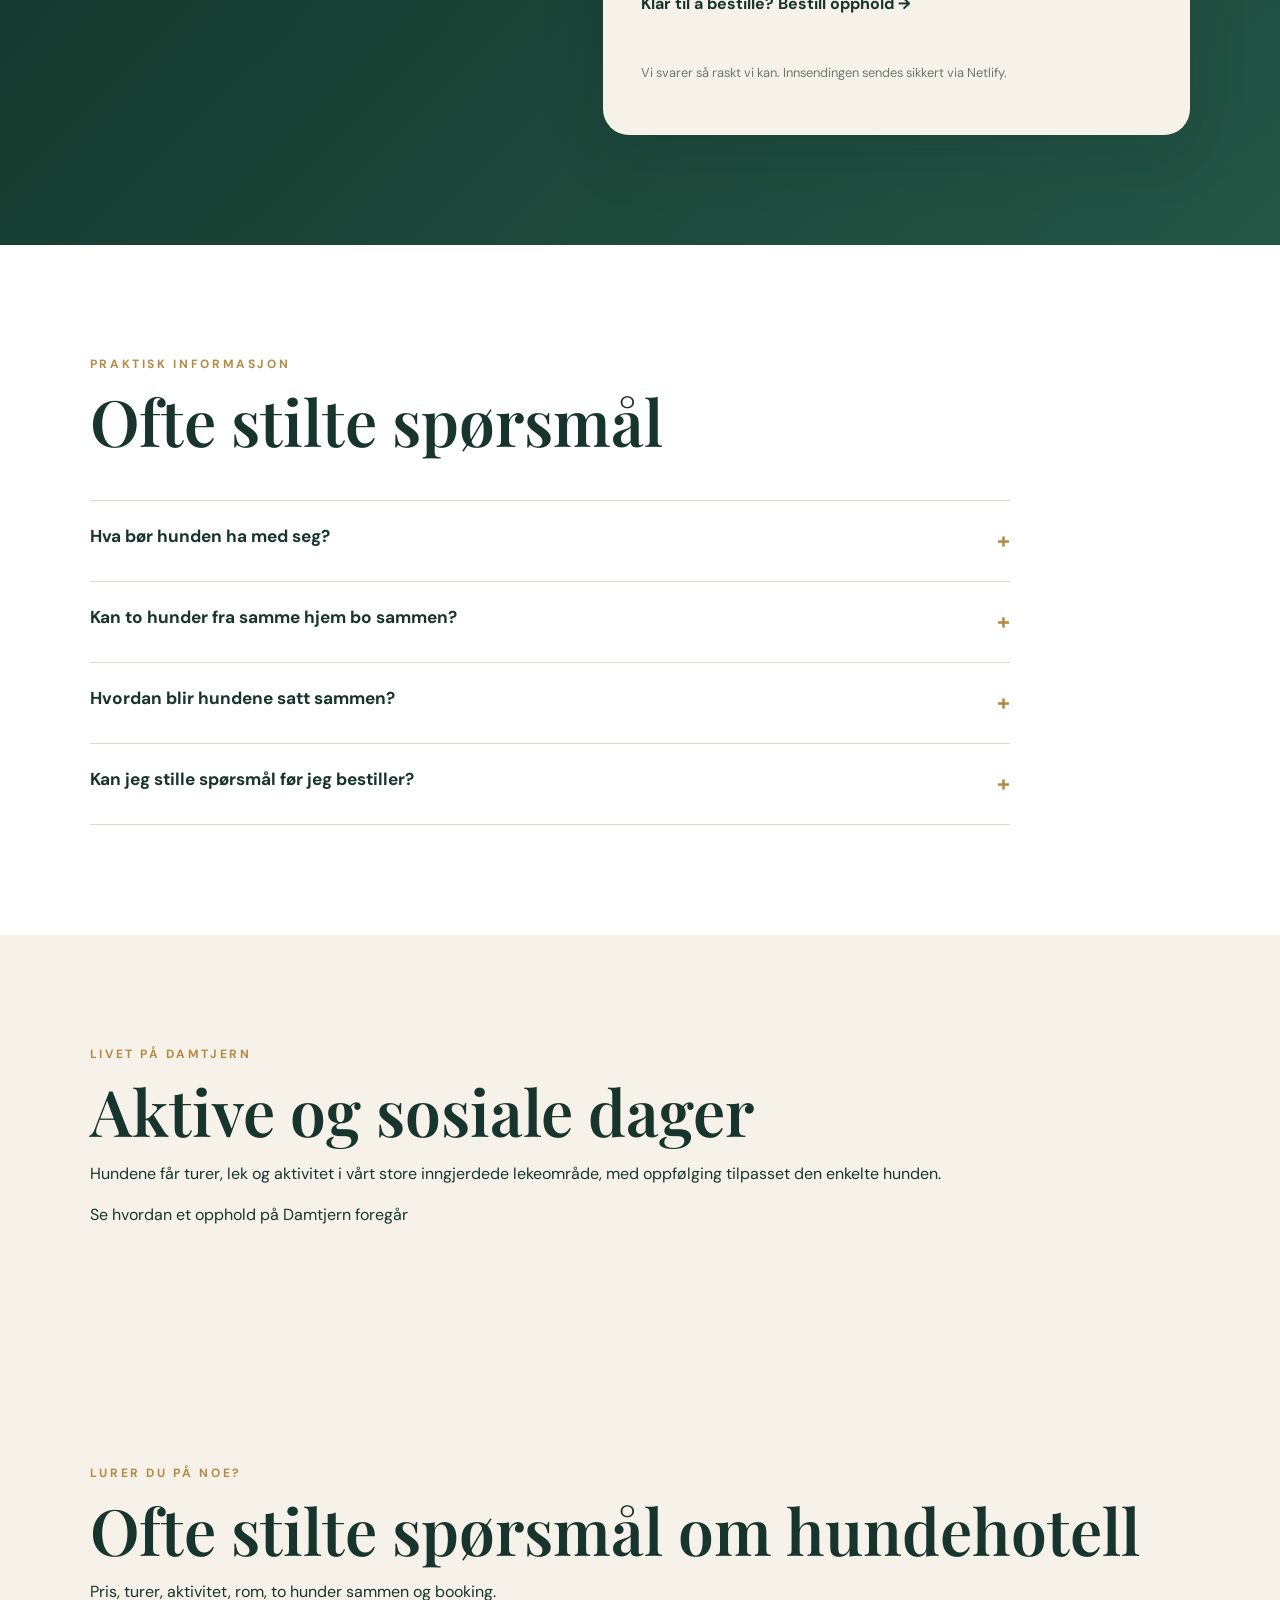
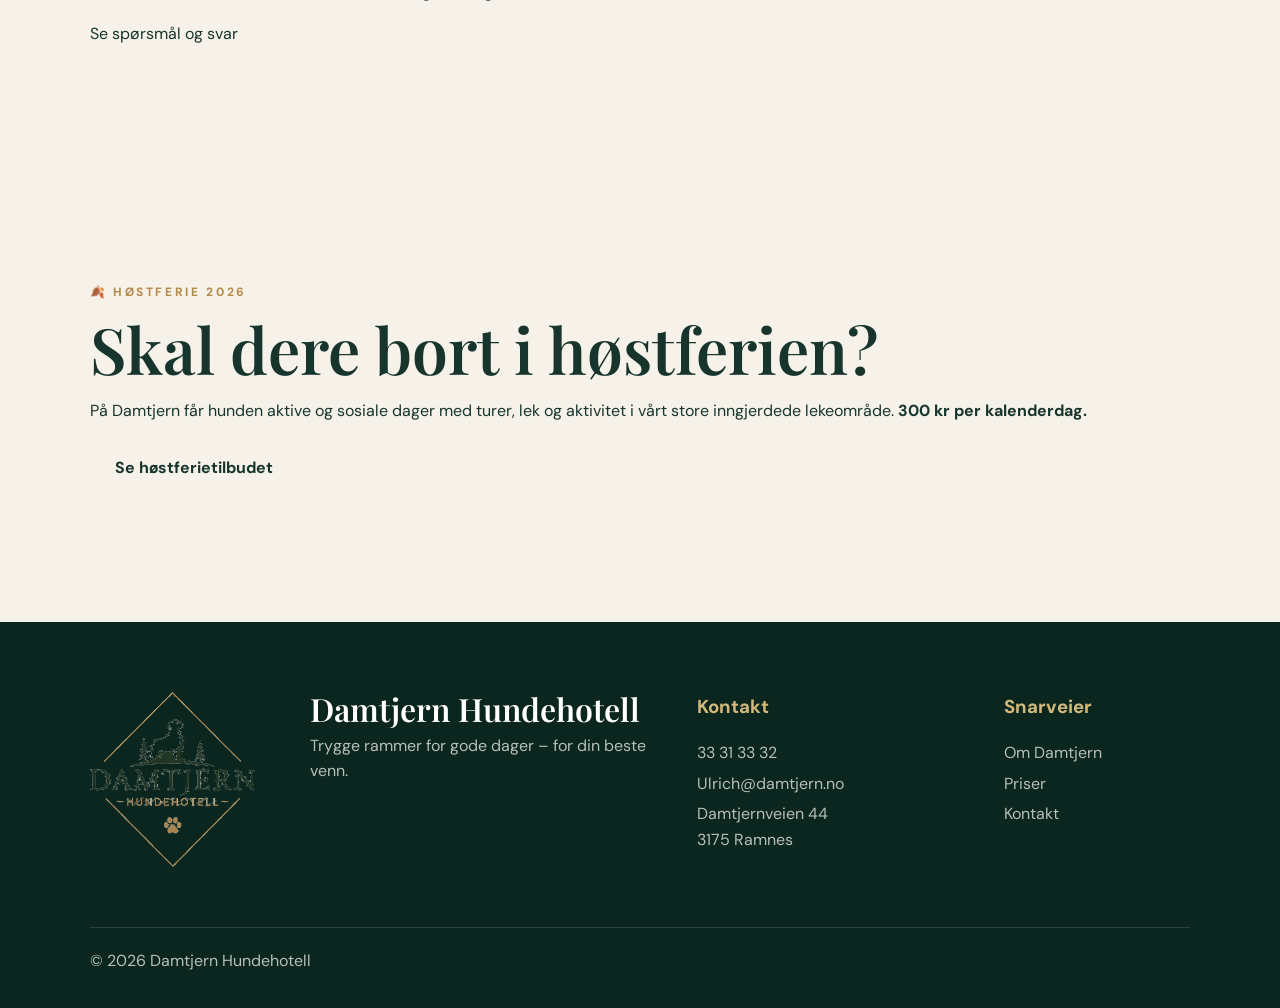
==== commit 7a0989cd: "Surface price and strengthen primary booking CTA" ====
--- a/index.html
+++ b/index.html
@@ -76,7 +76,7 @@
         <img class="hero-logo" src="/assets/logo-main-hero.webp" alt="Damtjern Hundehotell hovedlogo">
         <p class="eyebrow light">Damtjern Hundehotell · Ramnes</p>
         <h1 id="hero-title">Trygge rammer for gode dager – for din beste venn.</h1>
-        <p class="hero-copy">Damtjern Hundehotell tilbyr trygg og omsorgsfull overnatting i rolige omgivelser, der hver hund blir sett, forstått og ivaretatt som et individ.</p>
+        <p class="hero-copy">Damtjern Hundehotell tilbyr trygg og omsorgsfull overnatting i rolige omgivelser, der hver hund blir sett, forstått og ivaretatt som et individ.</p><p class="hero-copy"><strong>300 kr per kalenderdag</strong> · Ramnes i Vestfold</p>
         <div class="local-cta-row"><a class="button button-primary" href="https://damtjern-os.onrender.com/bestill" target="_blank" rel="noopener noreferrer">Bestill opphold</a><a class="button button-outline" href="/priser/">Se priser</a></div>
       </div>
       <a class="scroll-hint" href="#fordeler" aria-label="Rull videre"><span></span></a>
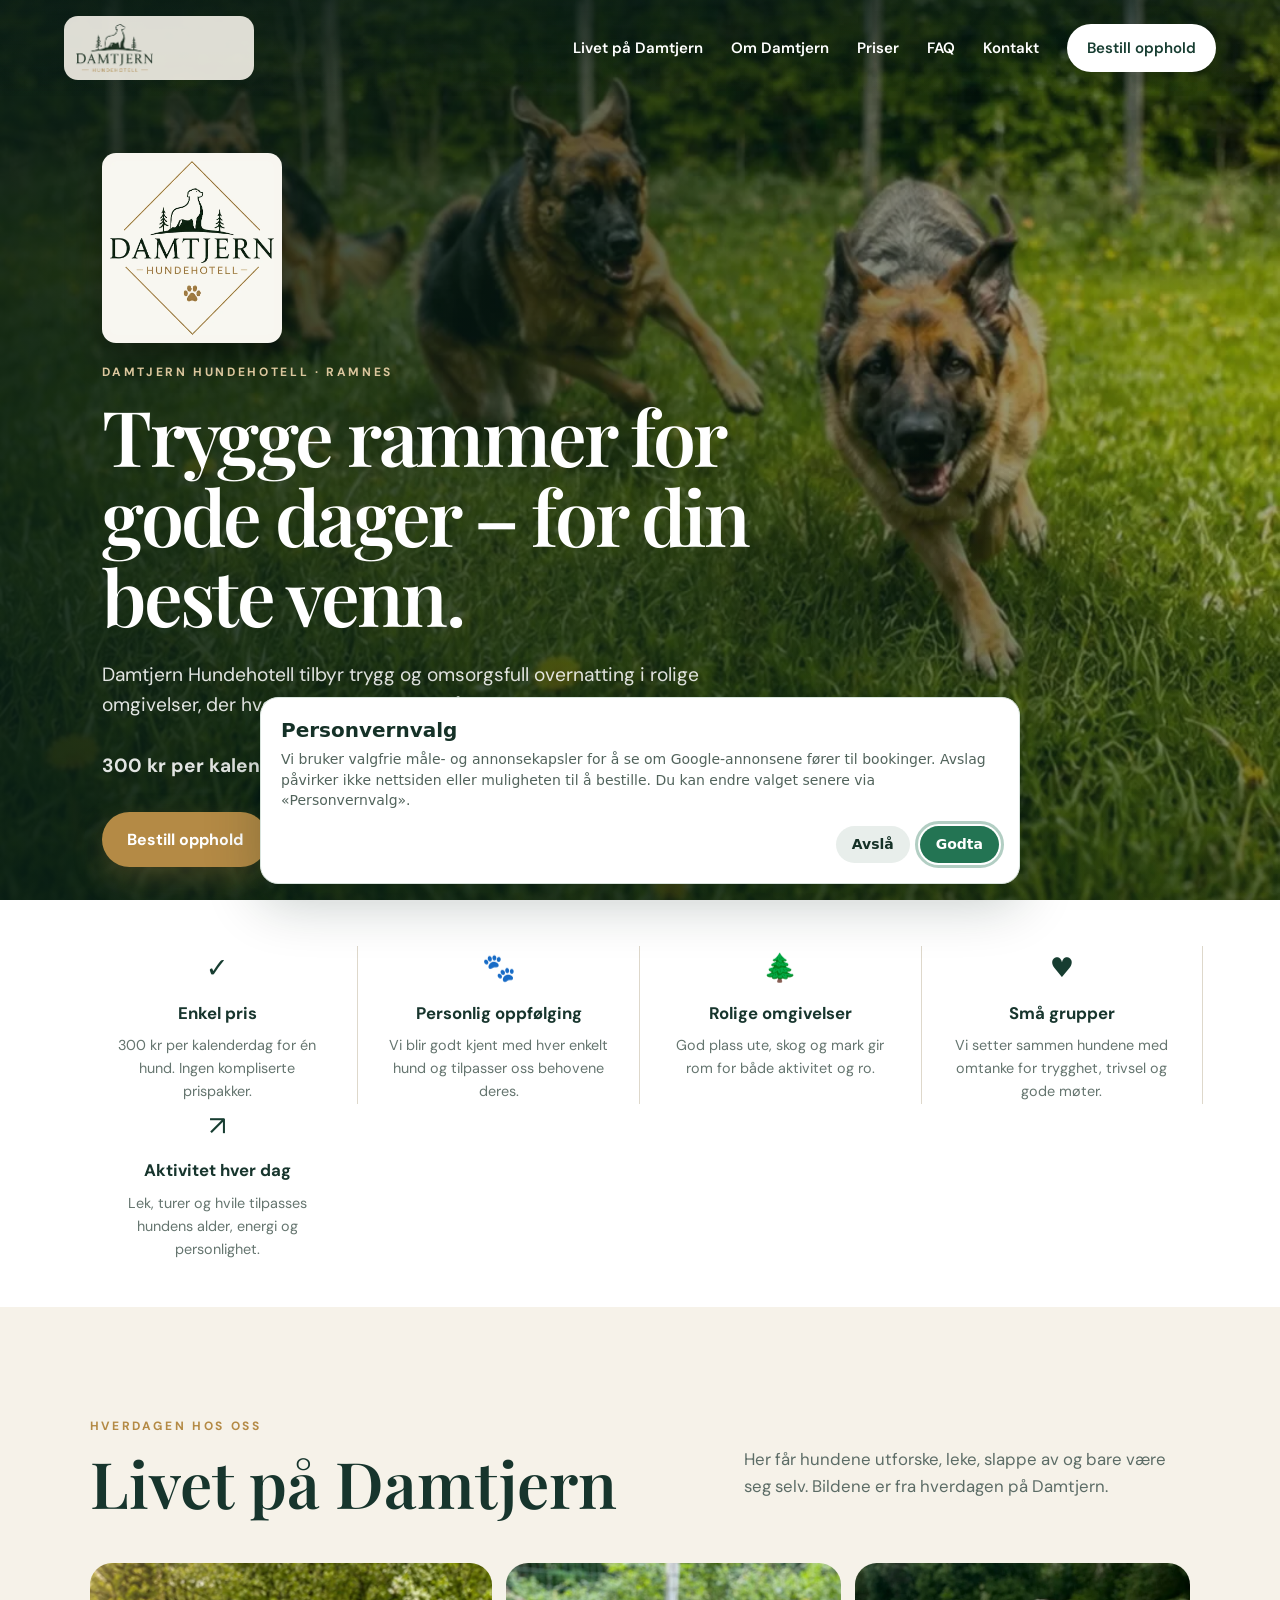
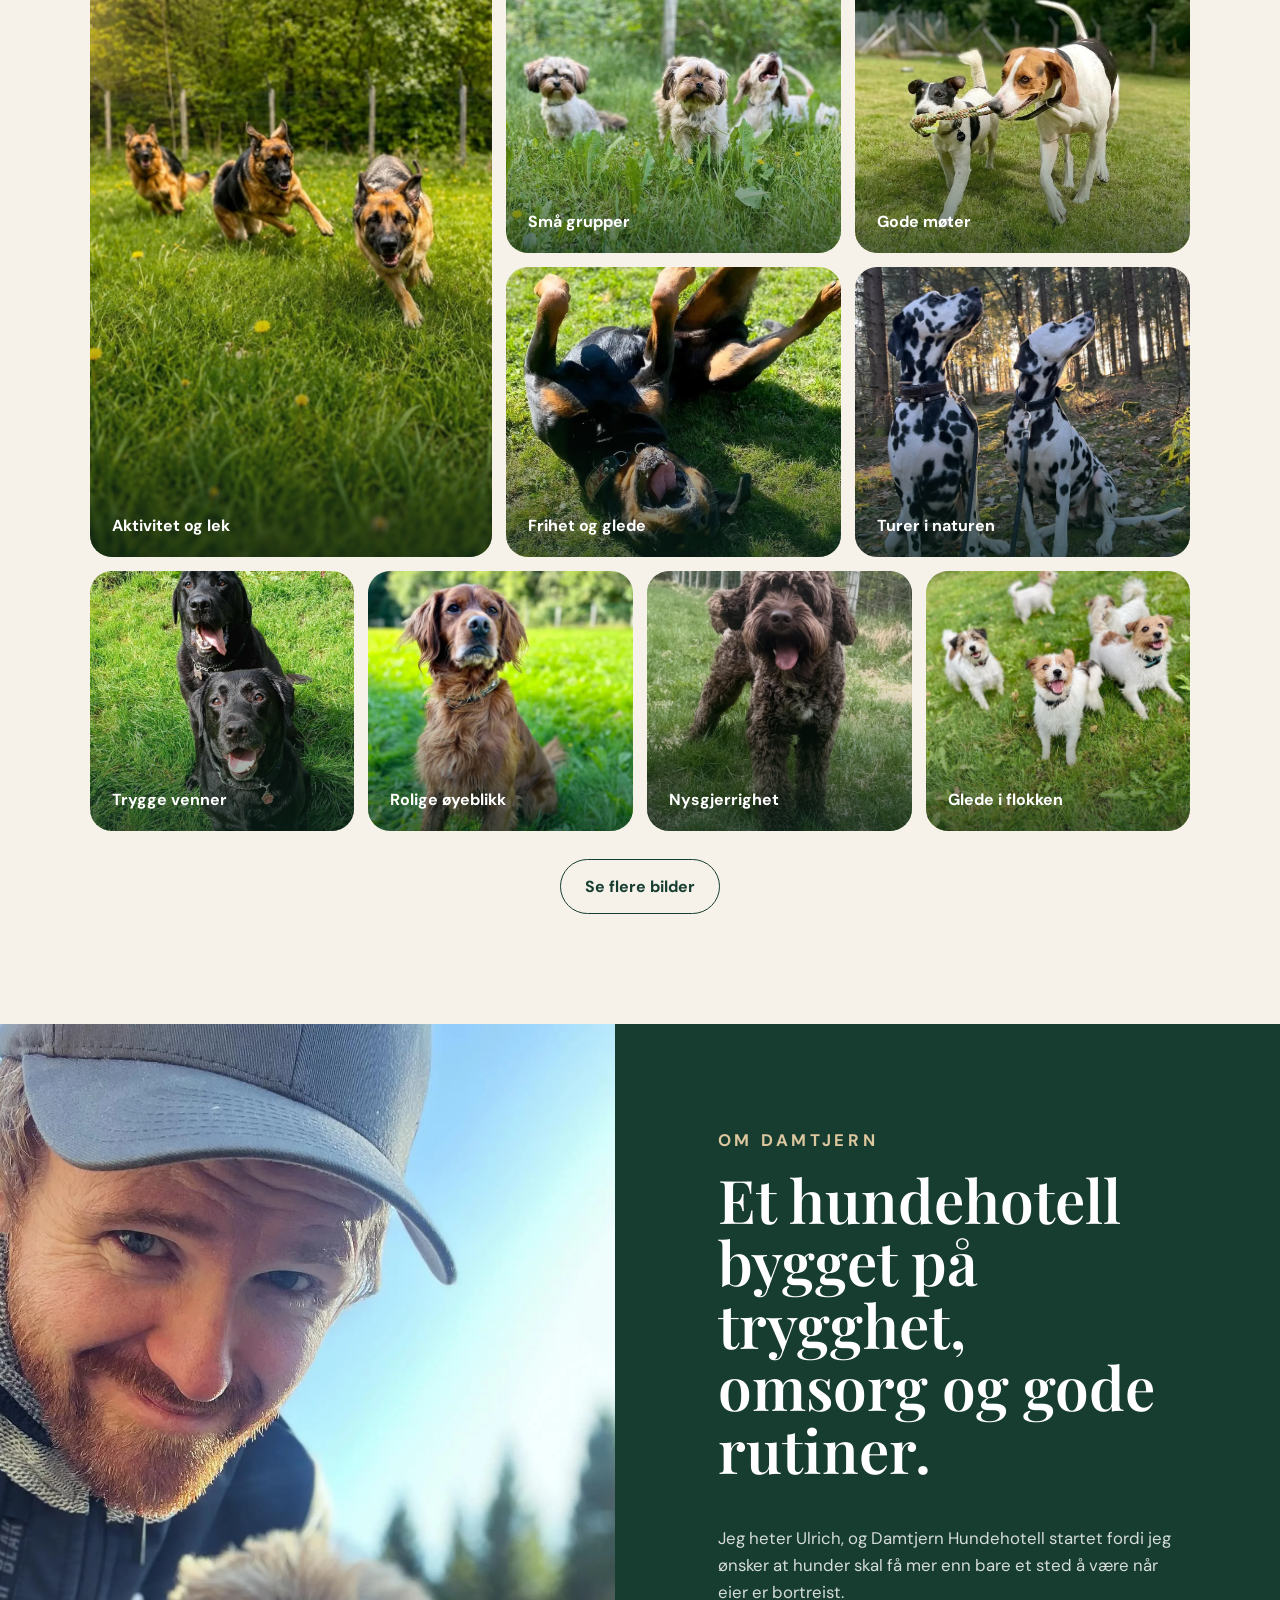
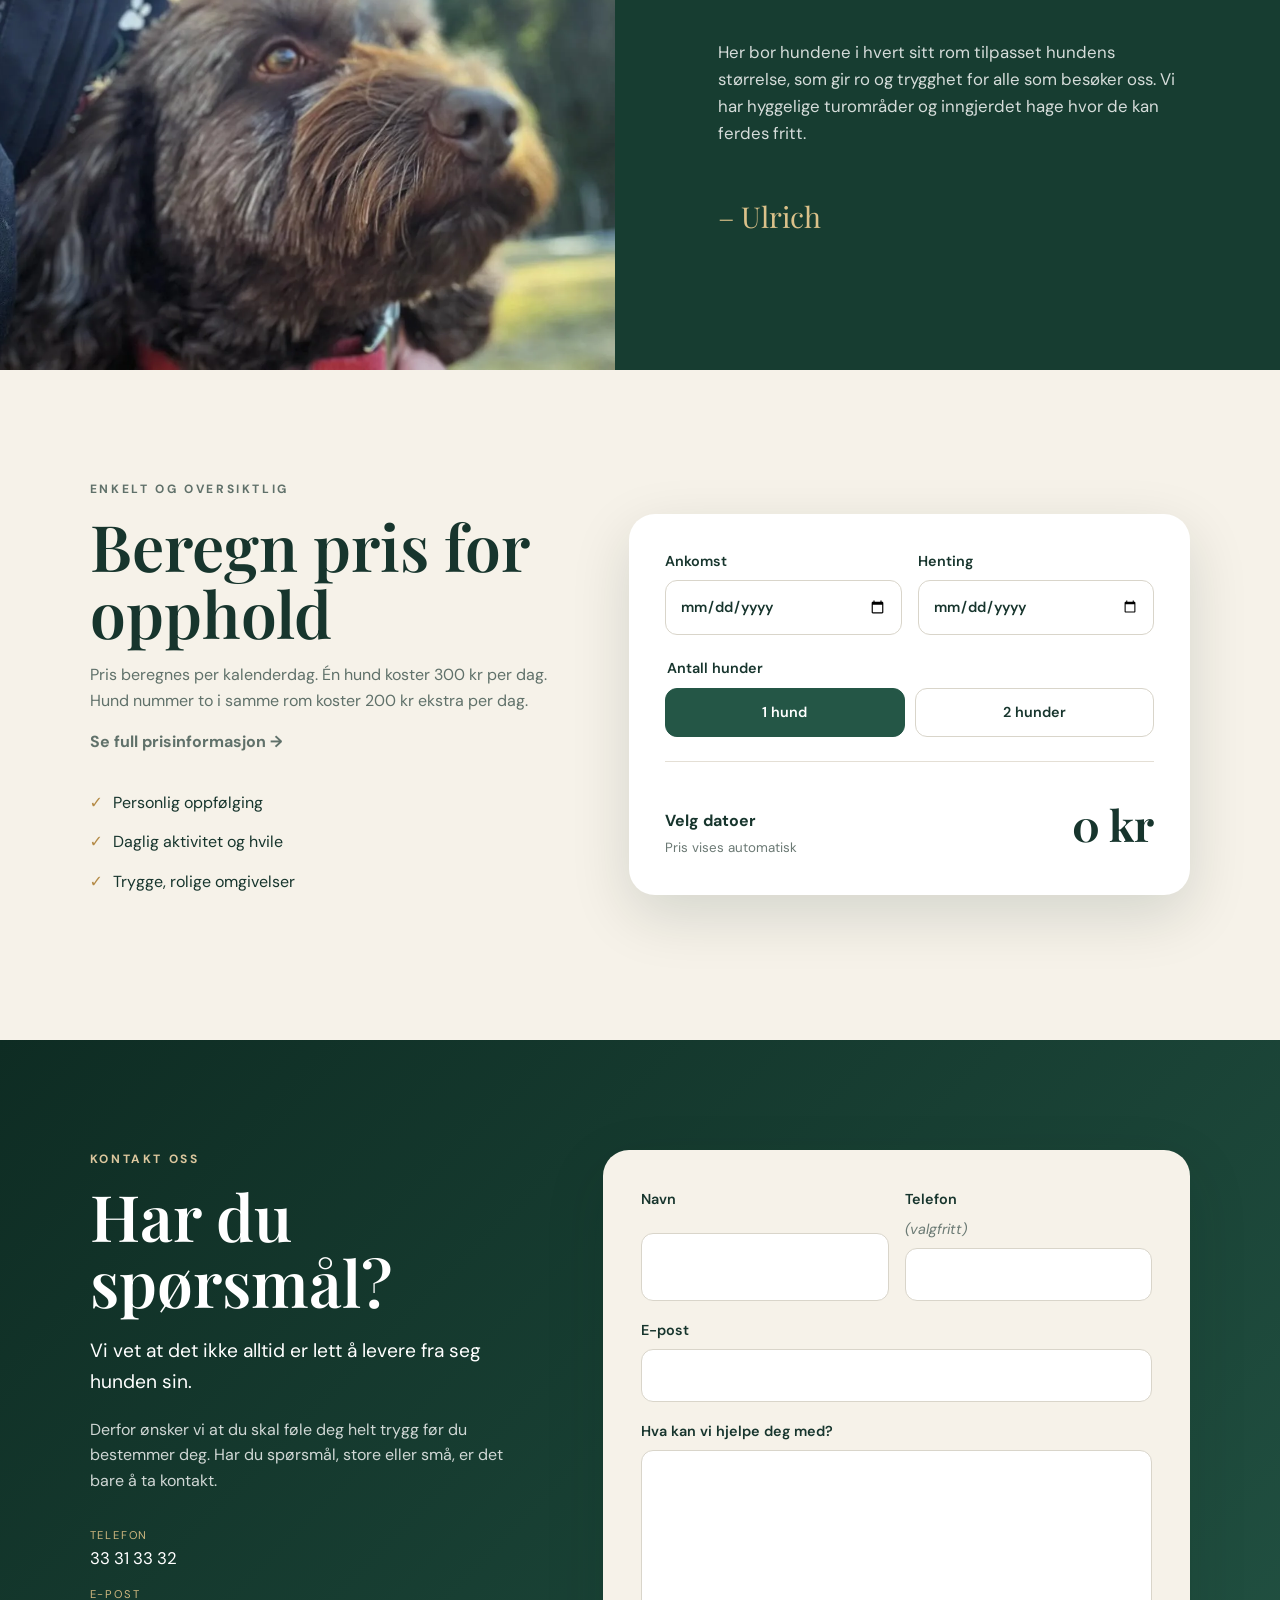
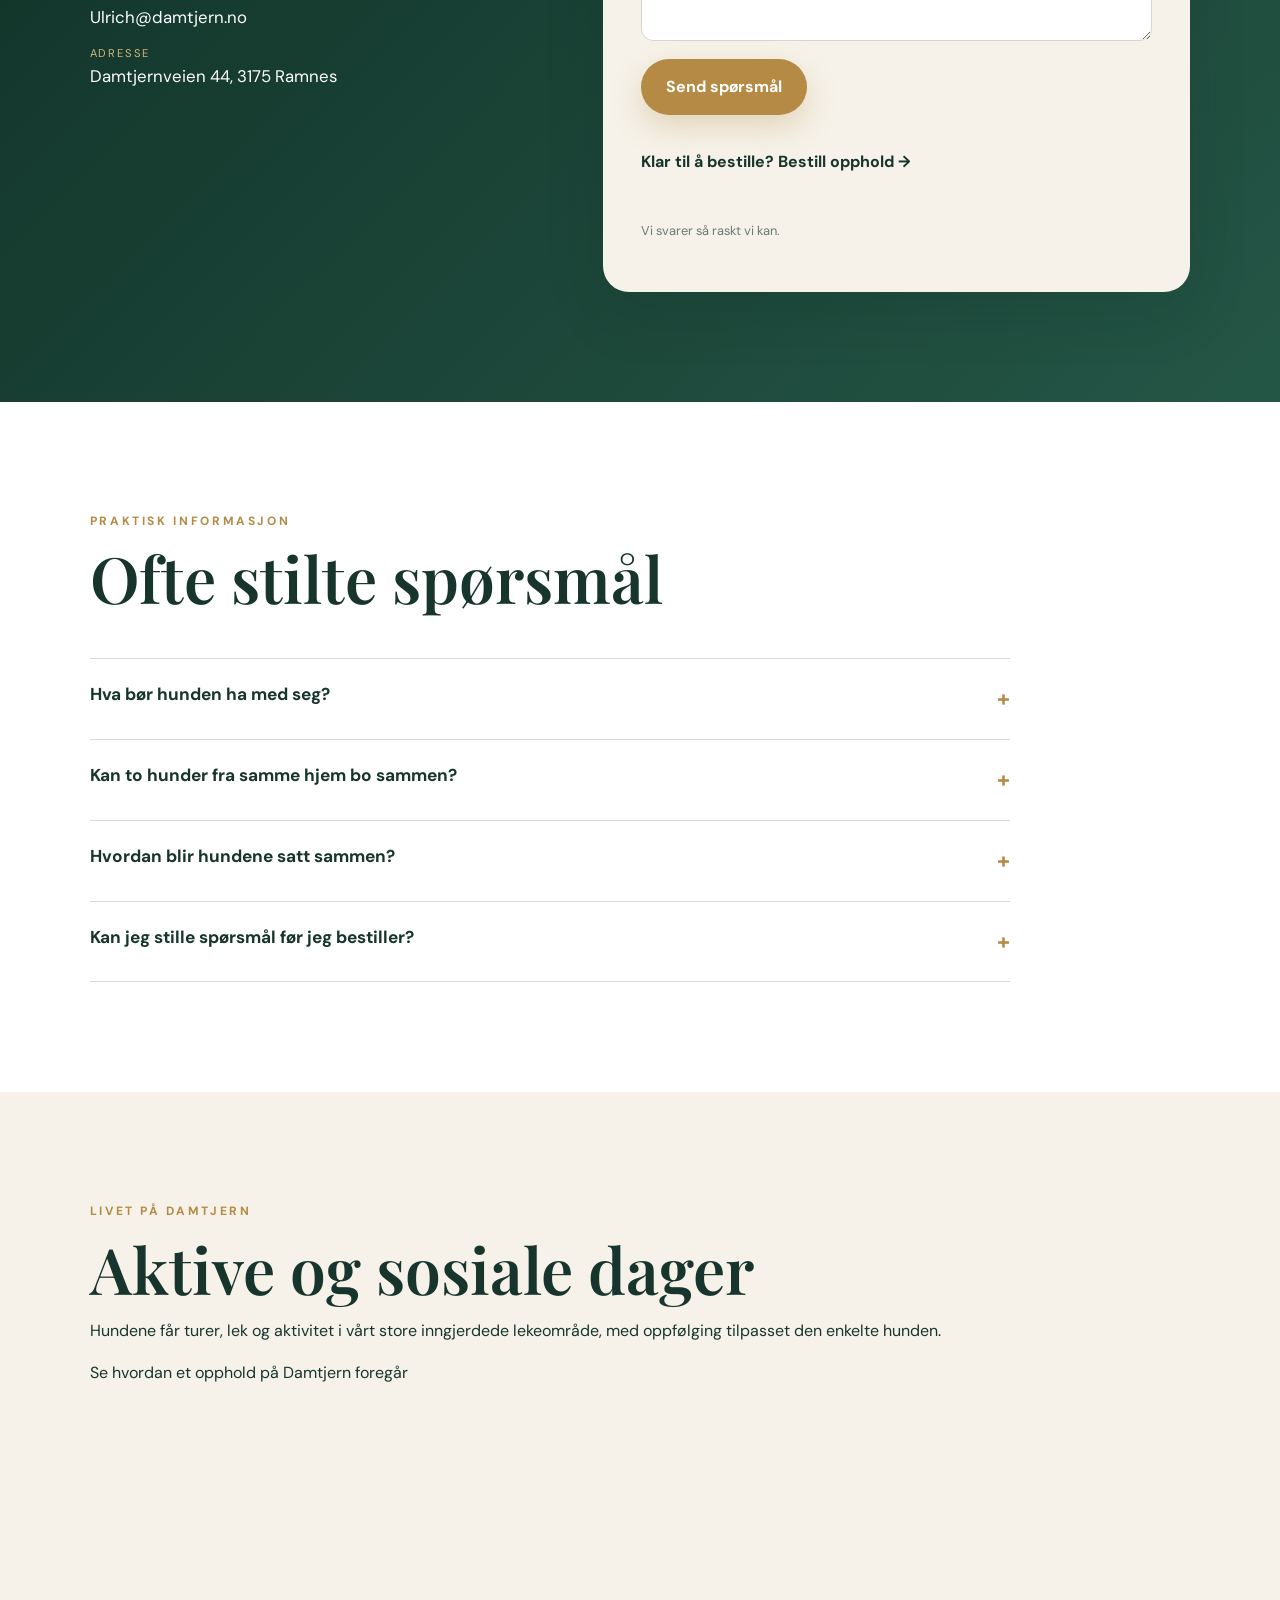
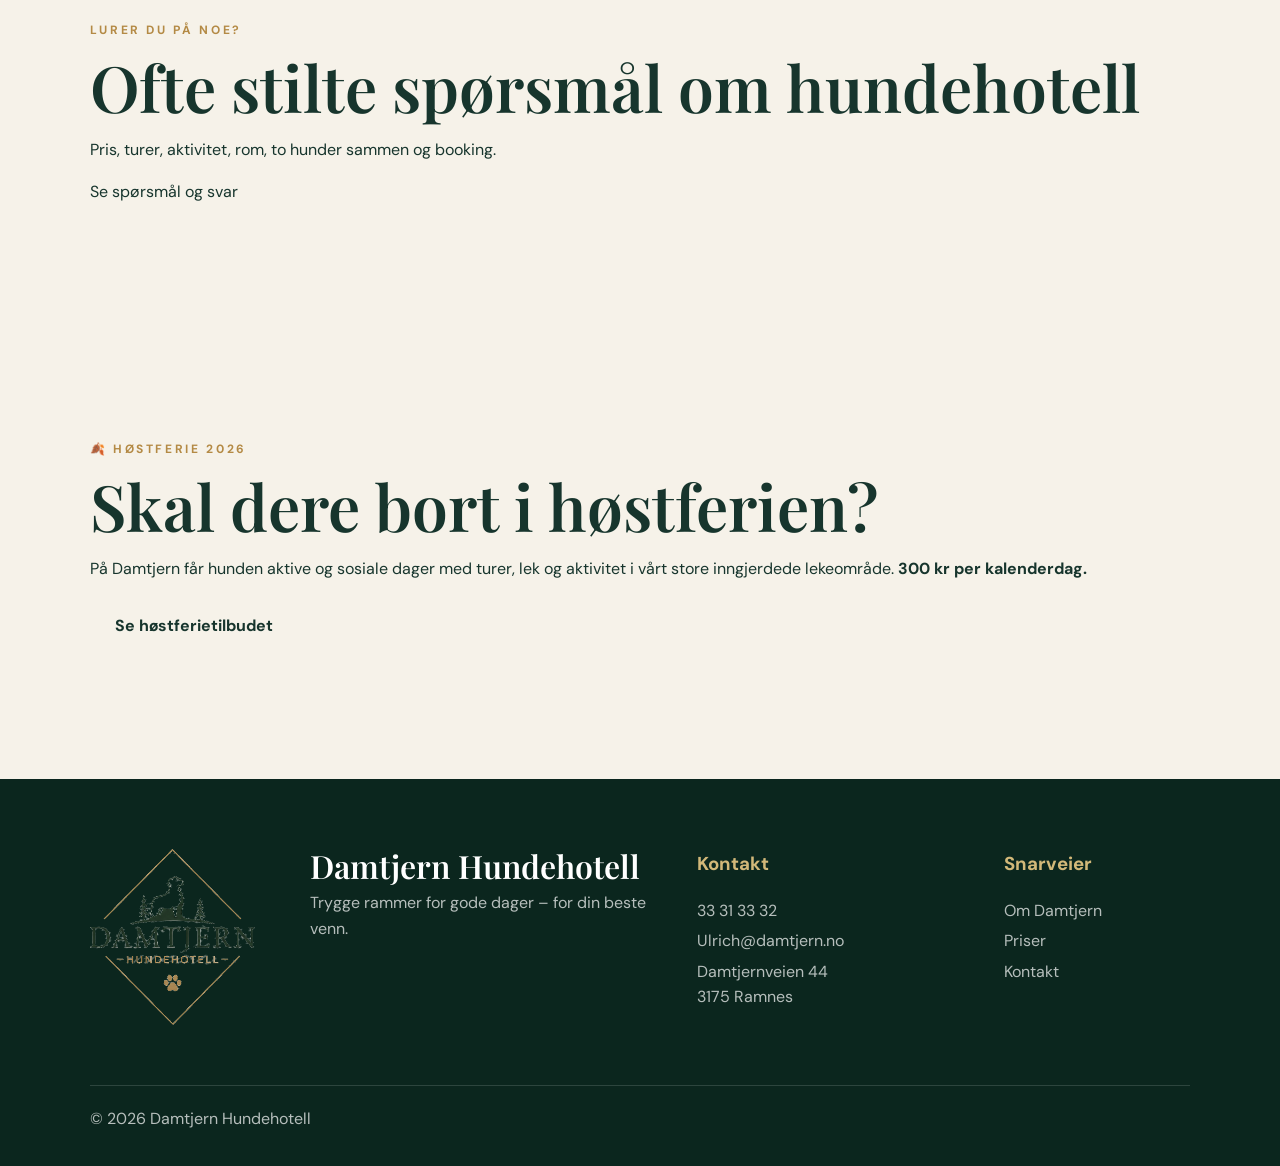
==== commit 1caf436a: "Clarify value proposition and simplify customer-facing copy" ====
--- a/index.html
+++ b/index.html
@@ -83,6 +83,7 @@
     </section>
 
     <section class="benefits" id="fordeler" aria-label="Fordeler">
+      <article><span class="benefit-icon">✓</span><h2>Enkel pris</h2><p>300 kr per kalenderdag for én hund. Ingen kompliserte prispakker.</p></article>
       <article><span class="benefit-icon">🐾</span><h2>Personlig oppfølging</h2><p>Vi blir godt kjent med hver enkelt hund og tilpasser oss behovene deres.</p></article>
       <article><span class="benefit-icon">🌲</span><h2>Rolige omgivelser</h2><p>God plass ute, skog og mark gir rom for både aktivitet og ro.</p></article>
       <article><span class="benefit-icon">♥</span><h2>Små grupper</h2><p>Vi setter sammen hundene med omtanke for trygghet, trivsel og gode møter.</p></article>
@@ -156,7 +157,7 @@
         <label>E-post<input name="epost" type="email" autocomplete="email" required></label>
         <label>Hva kan vi hjelpe deg med?<textarea name="melding" rows="7" required></textarea></label>
         <button class="button button-primary" type="submit">Send spørsmål</button><p><a href="https://damtjern-os.onrender.com/bestill" target="_blank" rel="noopener noreferrer"><strong>Klar til å bestille? Bestill opphold →</strong></a></p>
-        <p class="form-note">Vi svarer så raskt vi kan. Innsendingen sendes sikkert via Netlify.</p>
+        <p class="form-note">Vi svarer så raskt vi kan.</p>
       </form>
     </section>
 
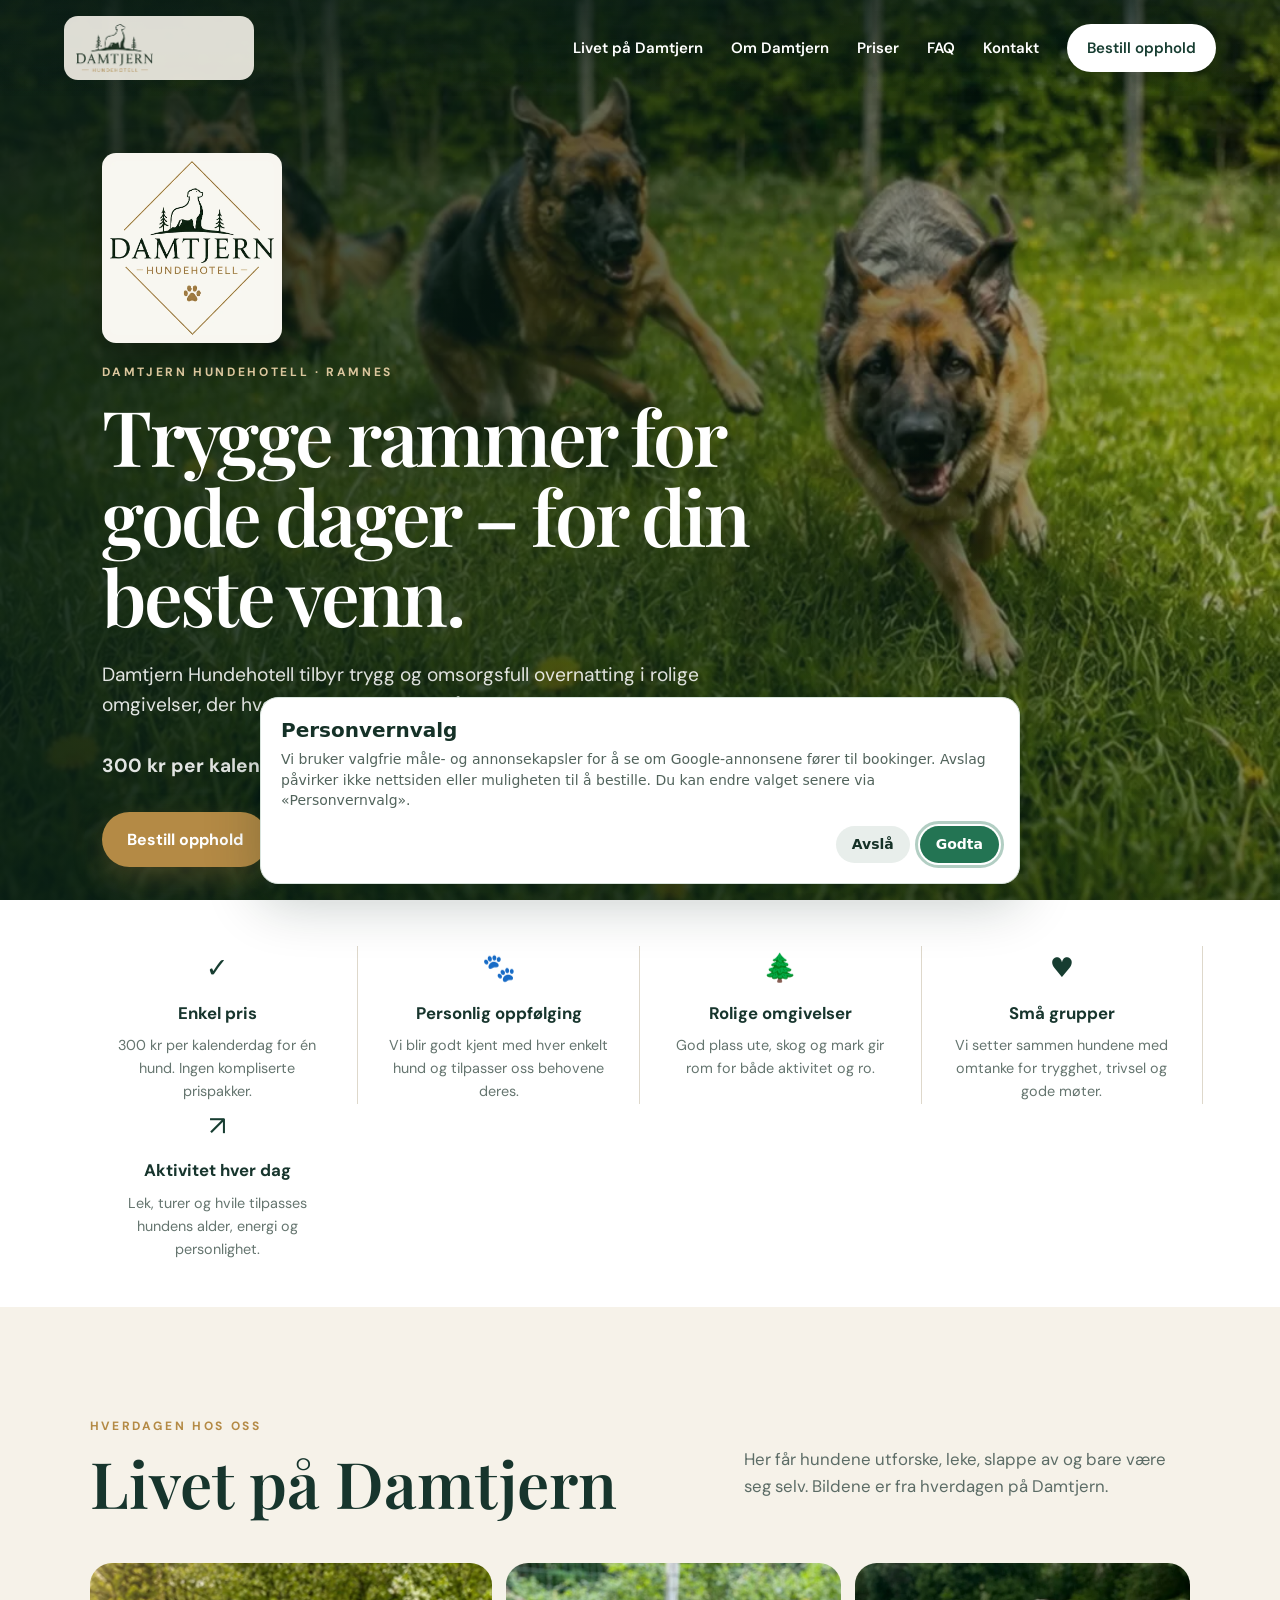
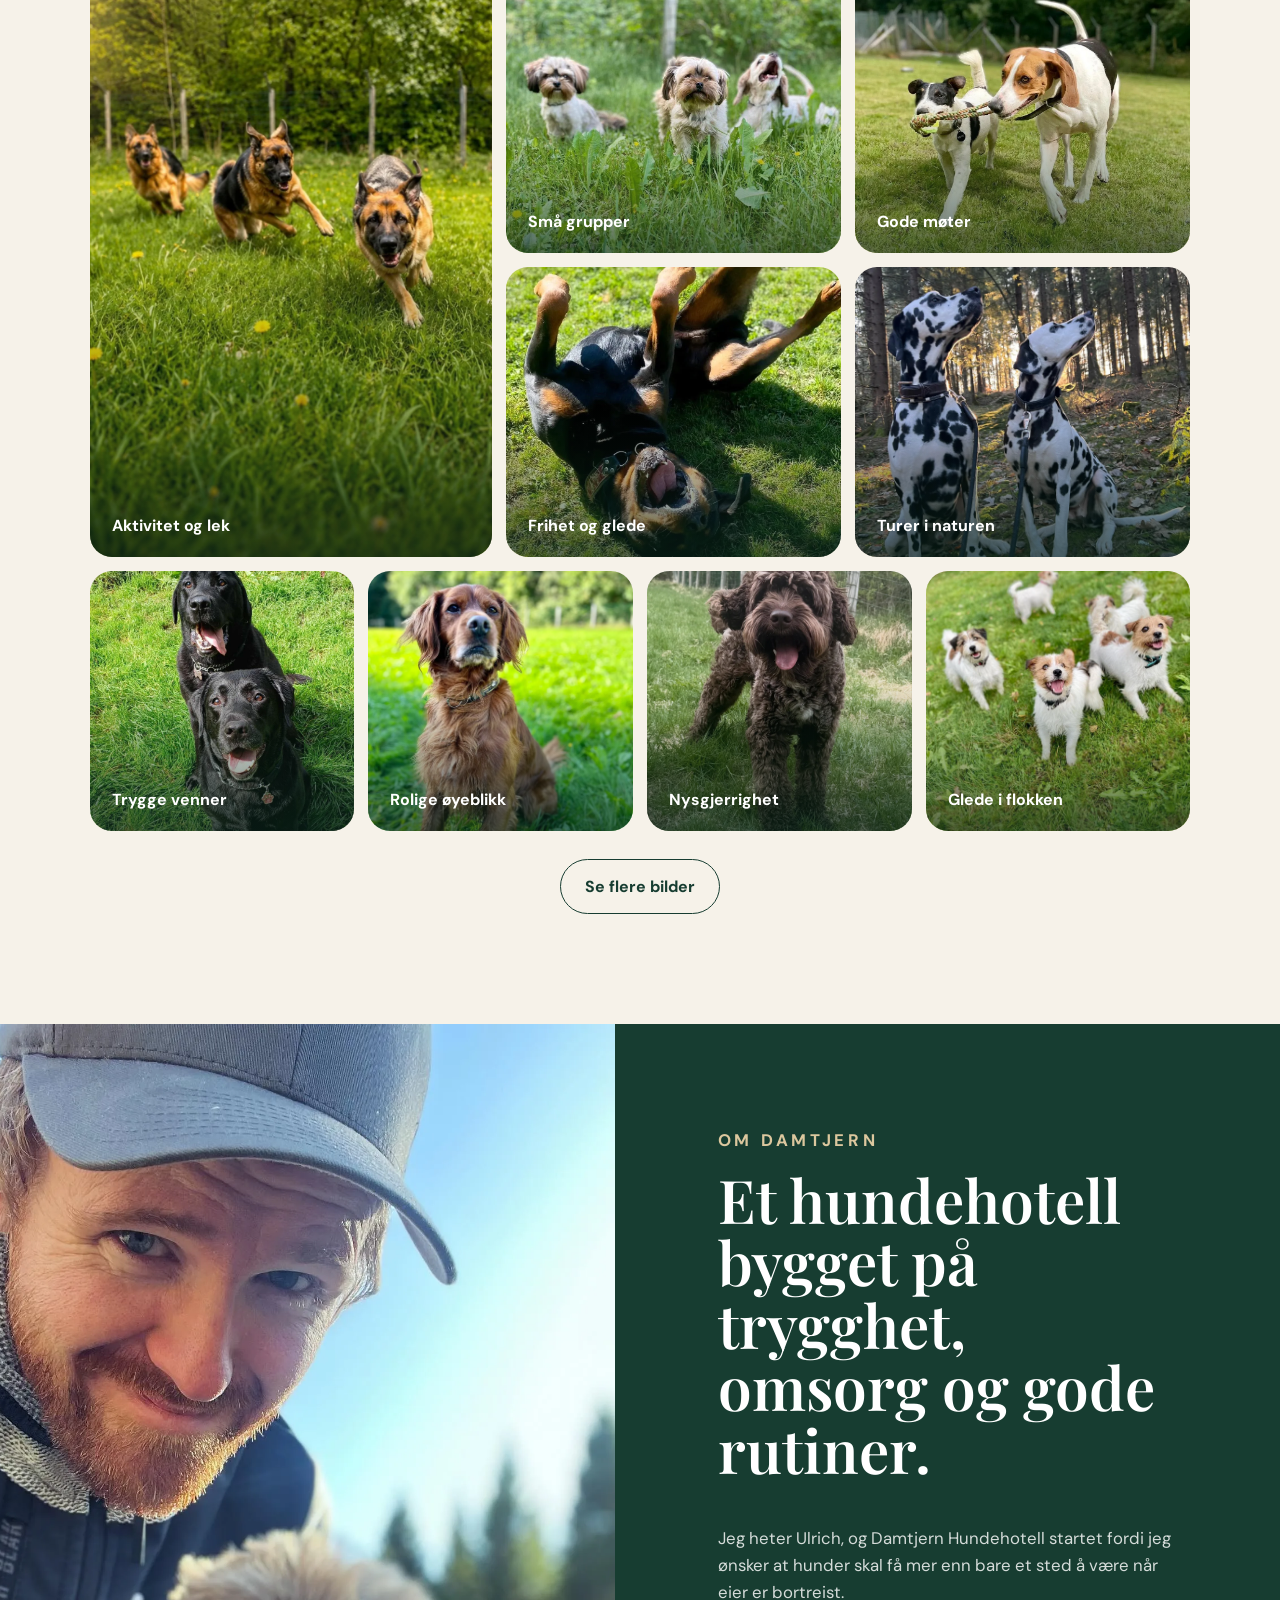
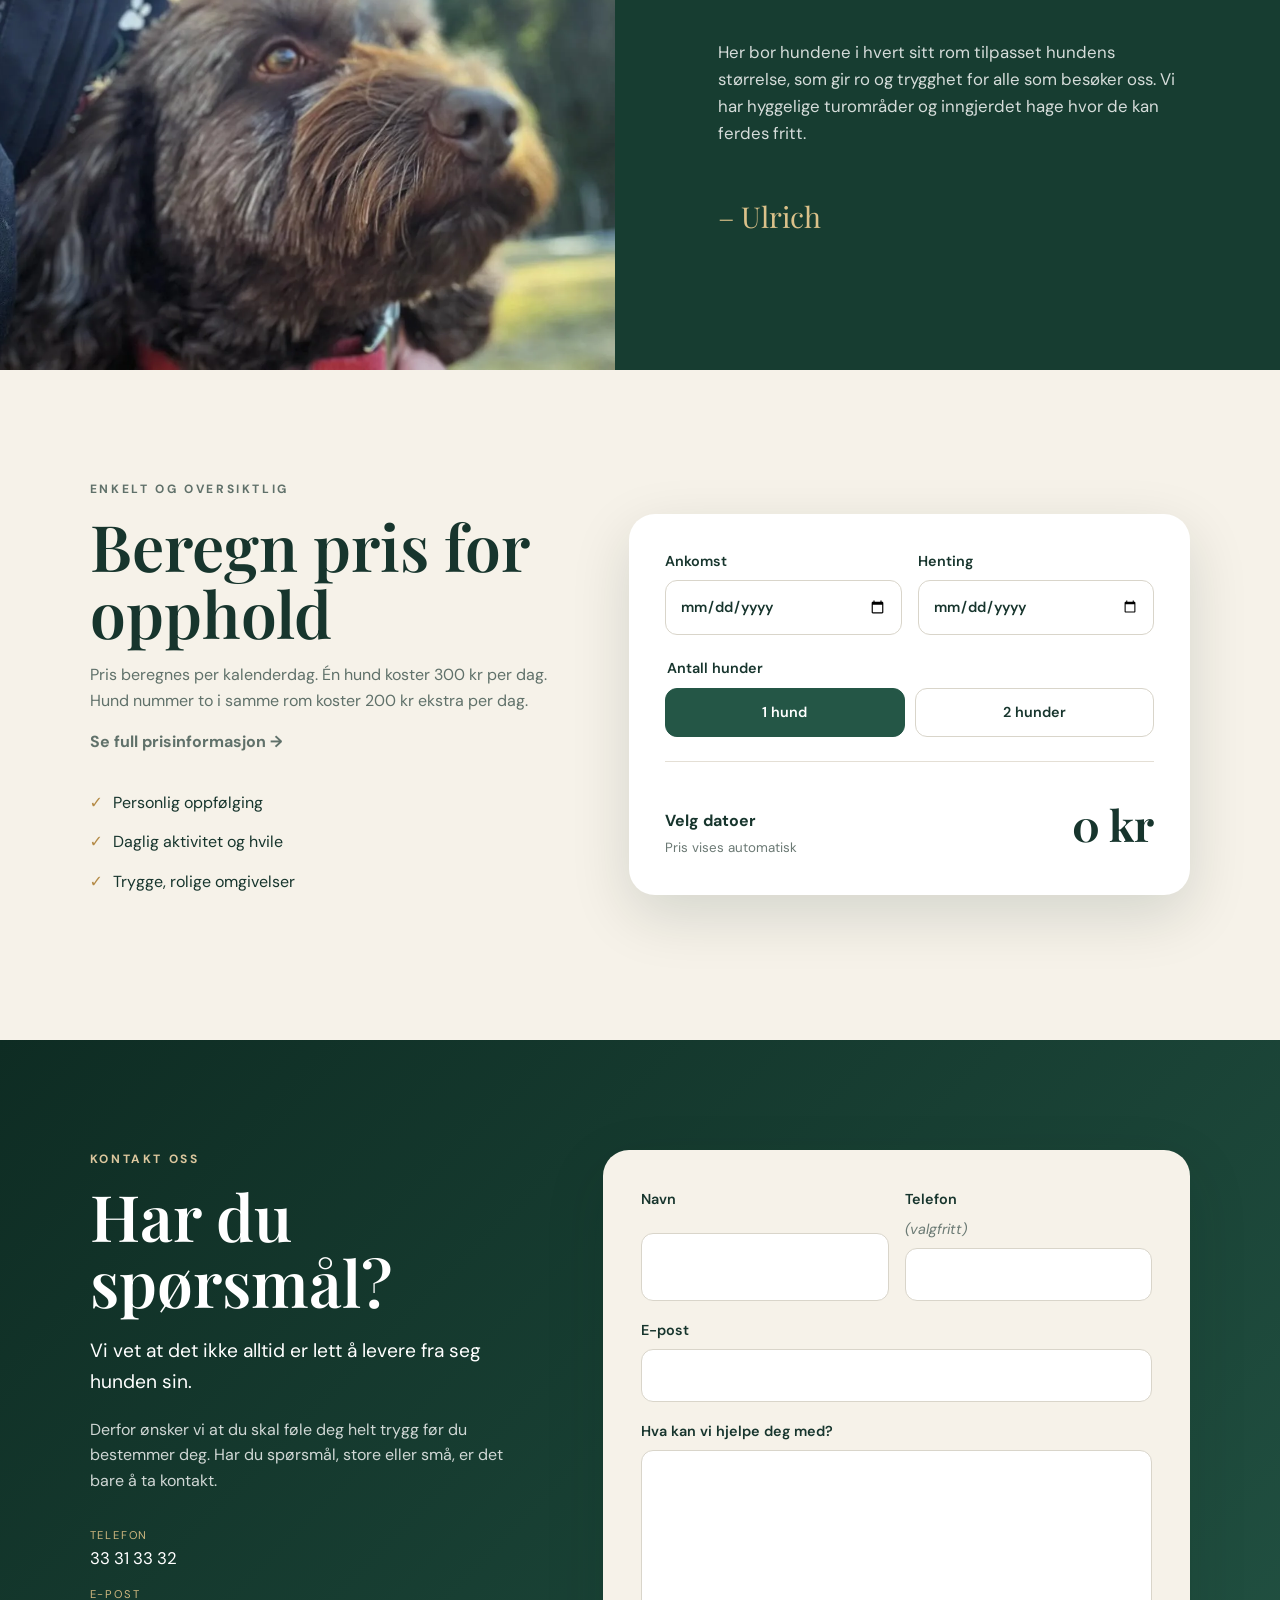
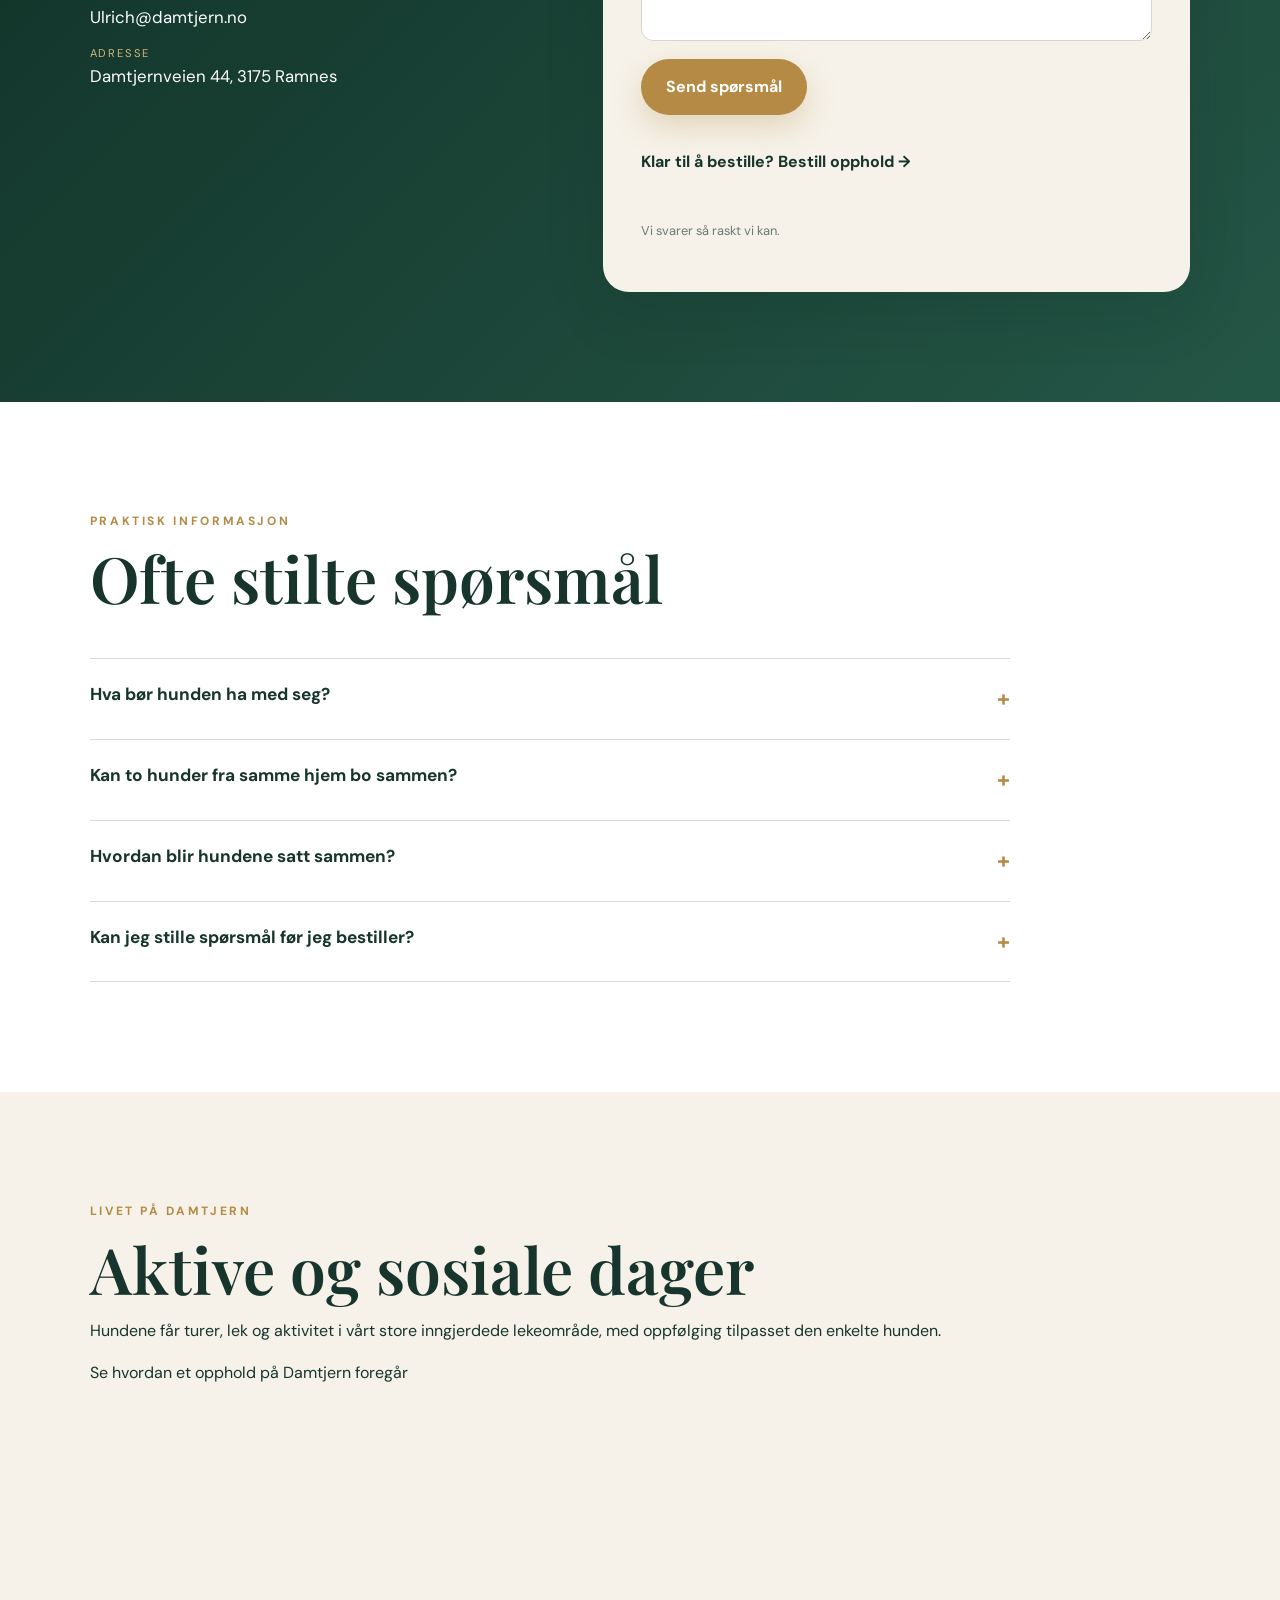
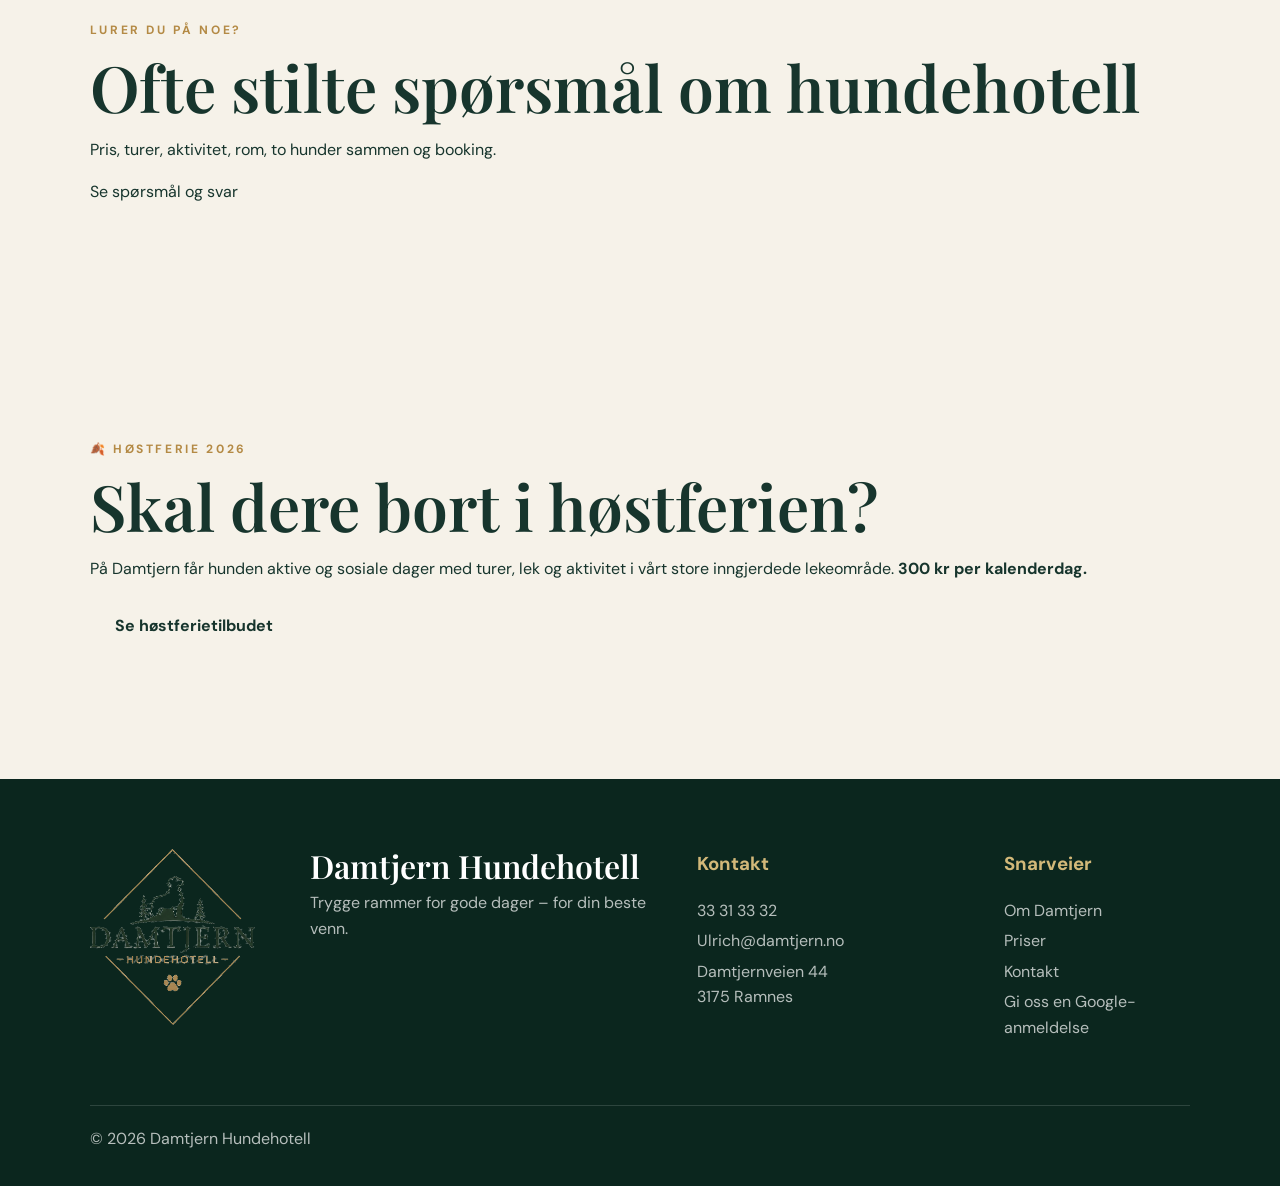
==== commit 35a57487: "Add direct Google review link for customers" ====
--- a/index.html
+++ b/index.html
@@ -180,7 +180,7 @@
     <img src="/assets/logo-main.png" alt="Damtjern Hundehotell">
     <div><h2>Damtjern Hundehotell</h2><p>Trygge rammer for gode dager – for din beste venn.</p></div>
     <div><h3>Kontakt</h3><a href="tel:+4733313332">33 31 33 32</a><a href="mailto:Ulrich@damtjern.no">Ulrich@damtjern.no</a><p>Damtjernveien 44<br>3175 Ramnes</p></div>
-    <div><h3>Snarveier</h3><a href="#om">Om Damtjern</a><a href="/priser/">Priser</a><a href="#kontakt">Kontakt</a></div>
+    <div><h3>Snarveier</h3><a href="#om">Om Damtjern</a><a href="/priser/">Priser</a><a href="#kontakt">Kontakt</a><a href="https://search.google.com/local/writereview?placeid=ChIJUdMP8B_NRkYRLHRtiuP5idE" target="_blank" rel="noopener noreferrer">Gi oss en Google-anmeldelse</a></div>
     <p class="copyright">© <span id="year"></span> Damtjern Hundehotell</p>
   </footer>
 
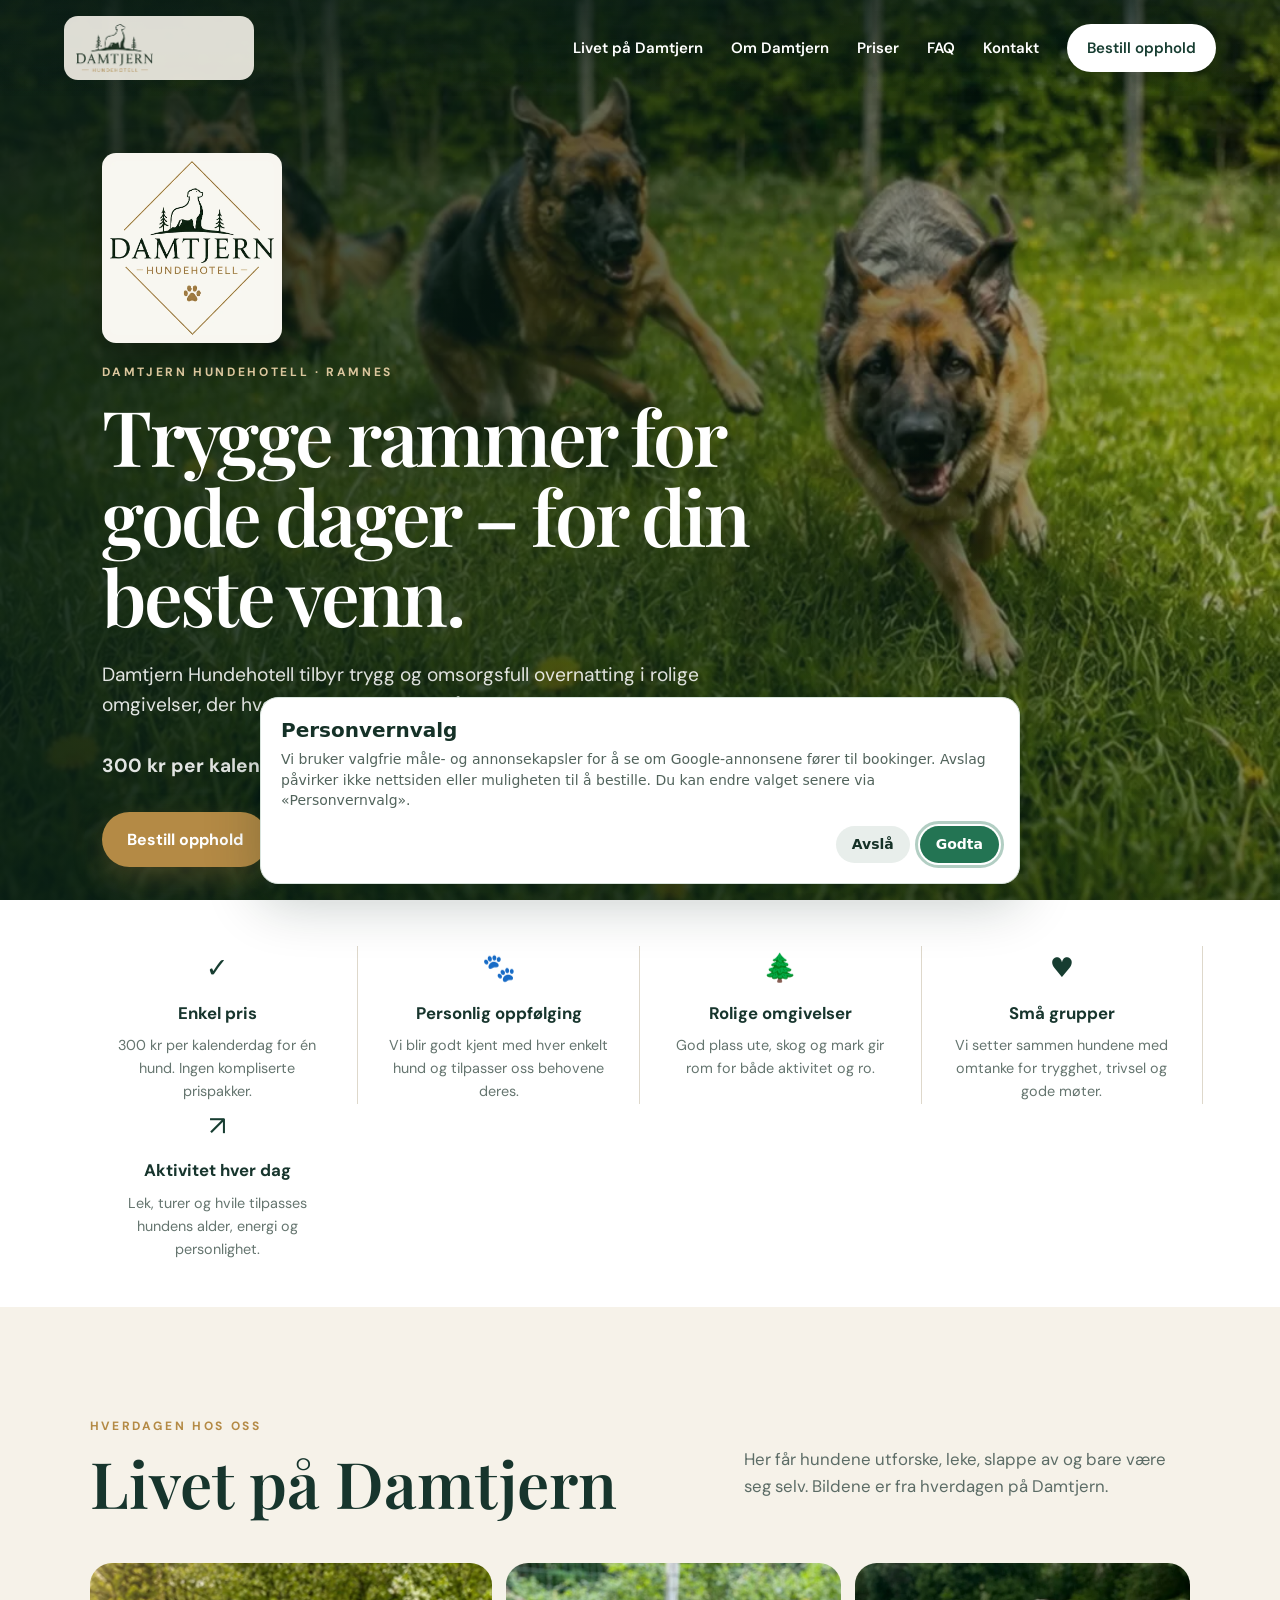
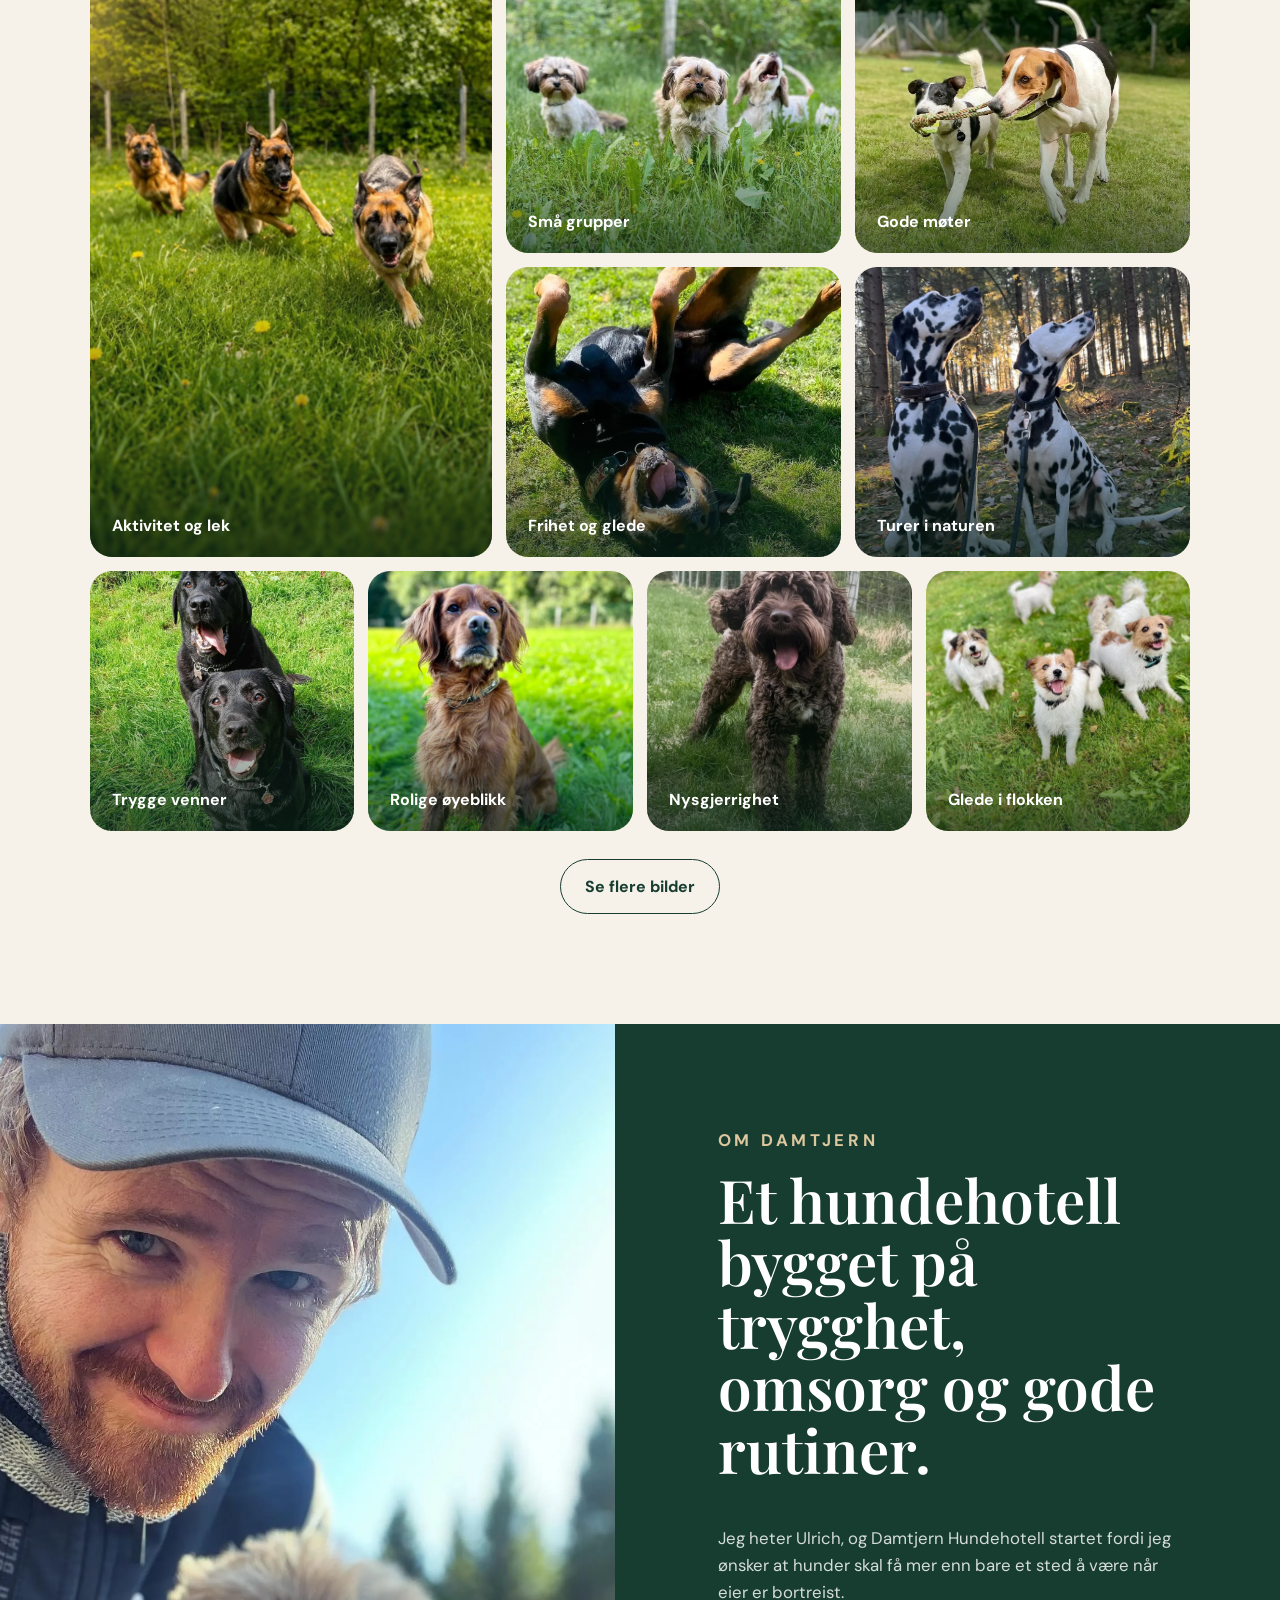
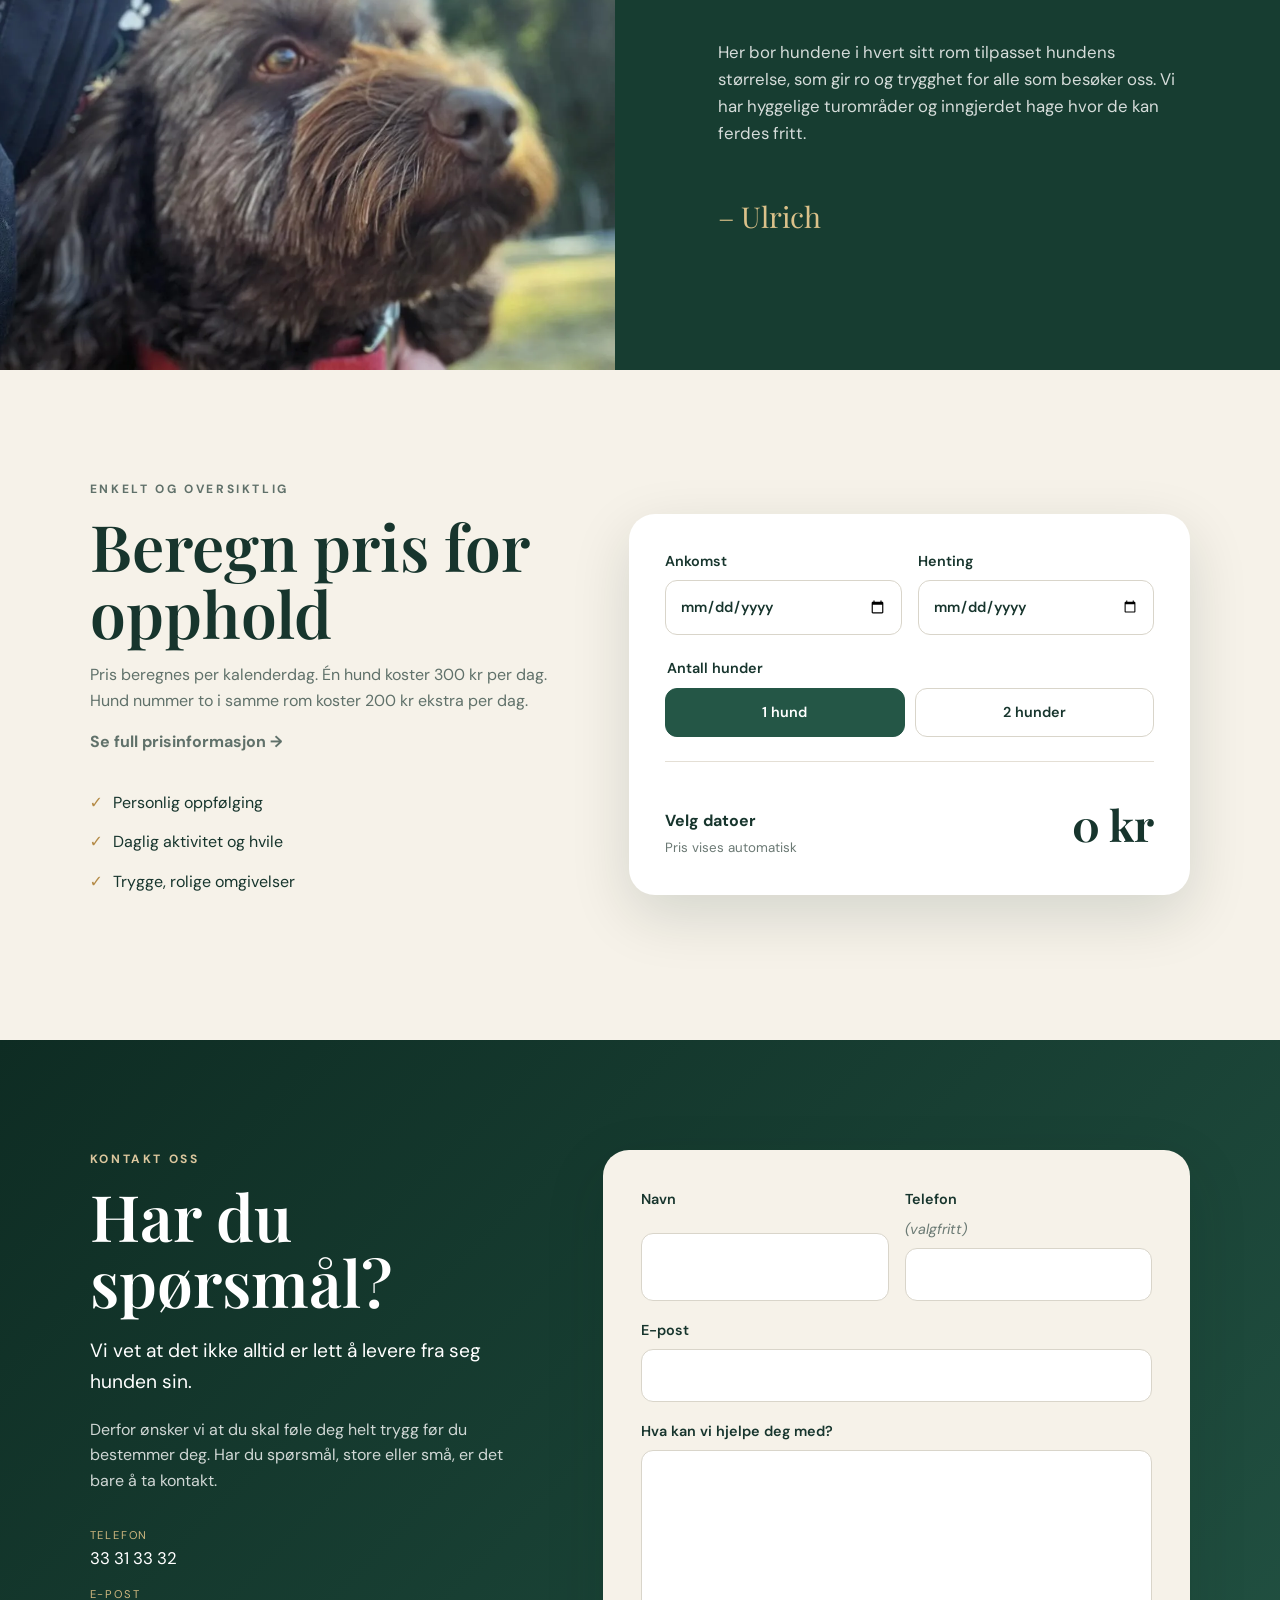
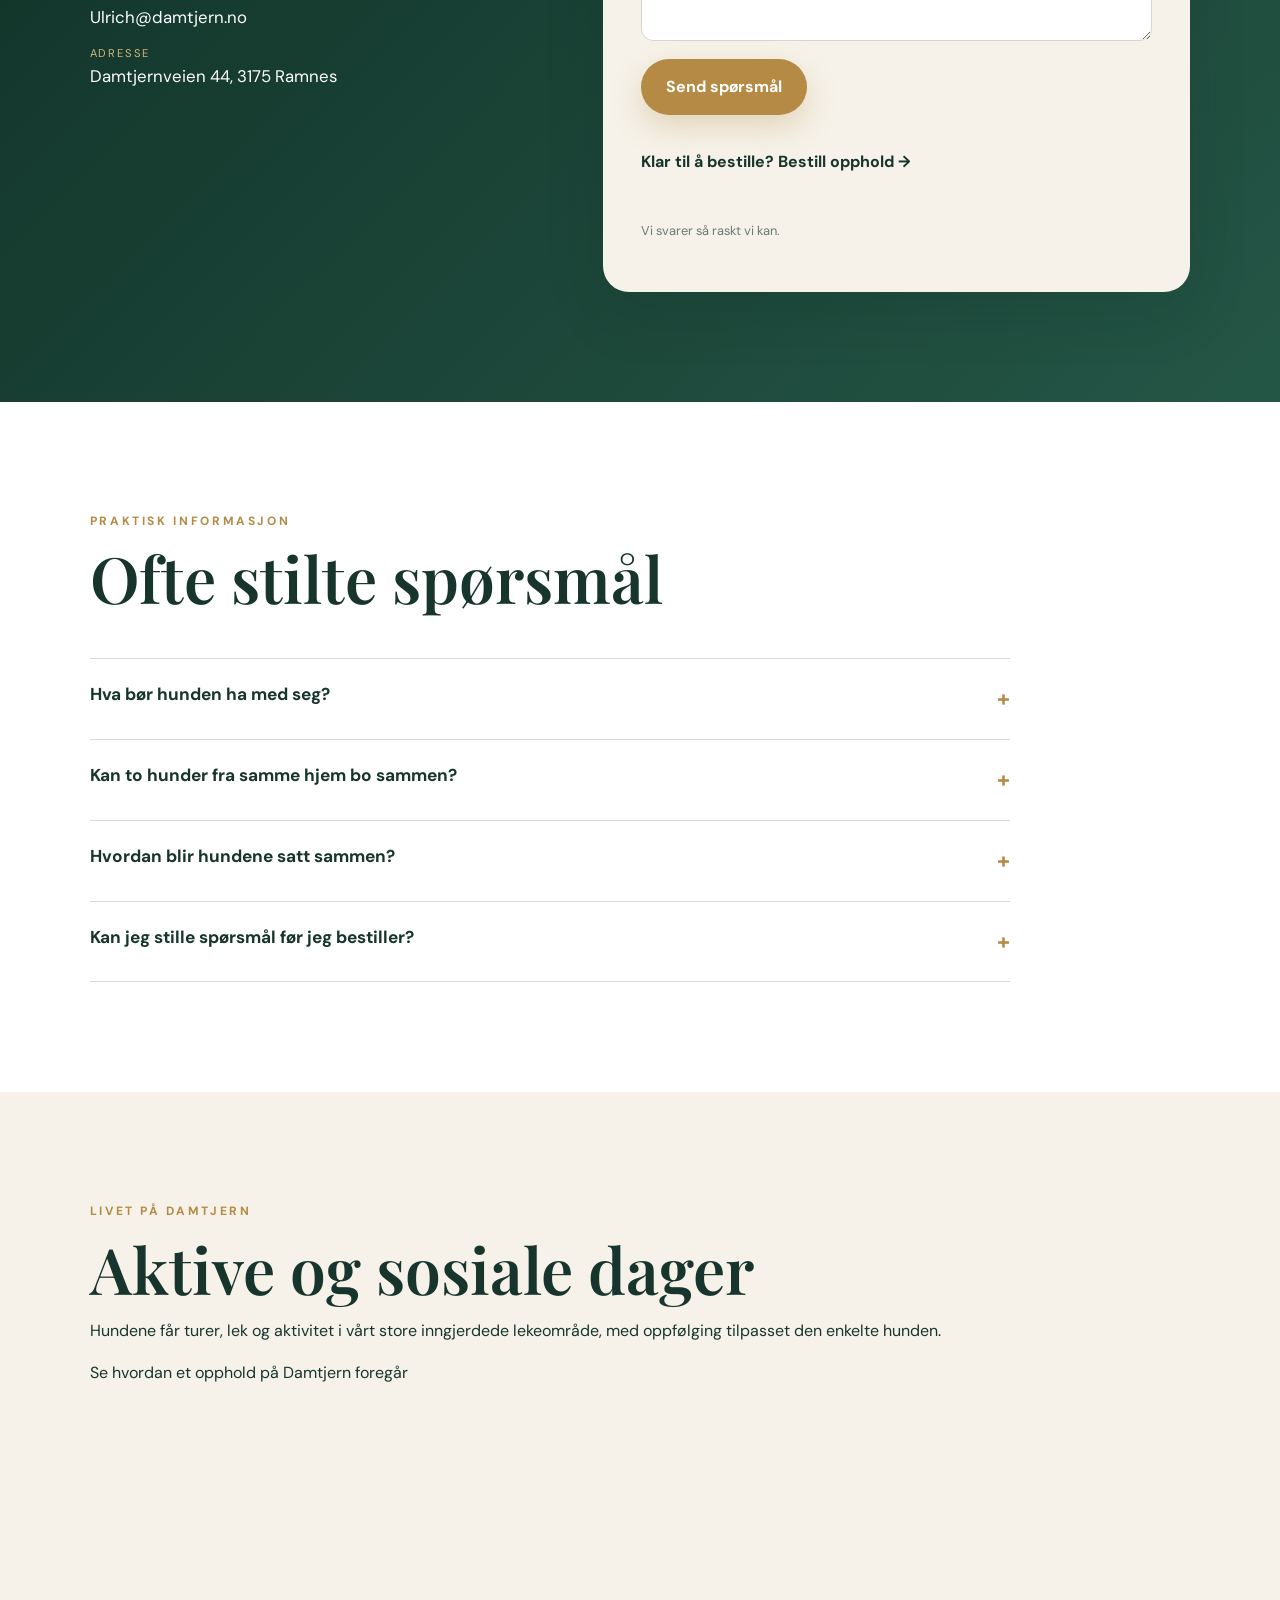
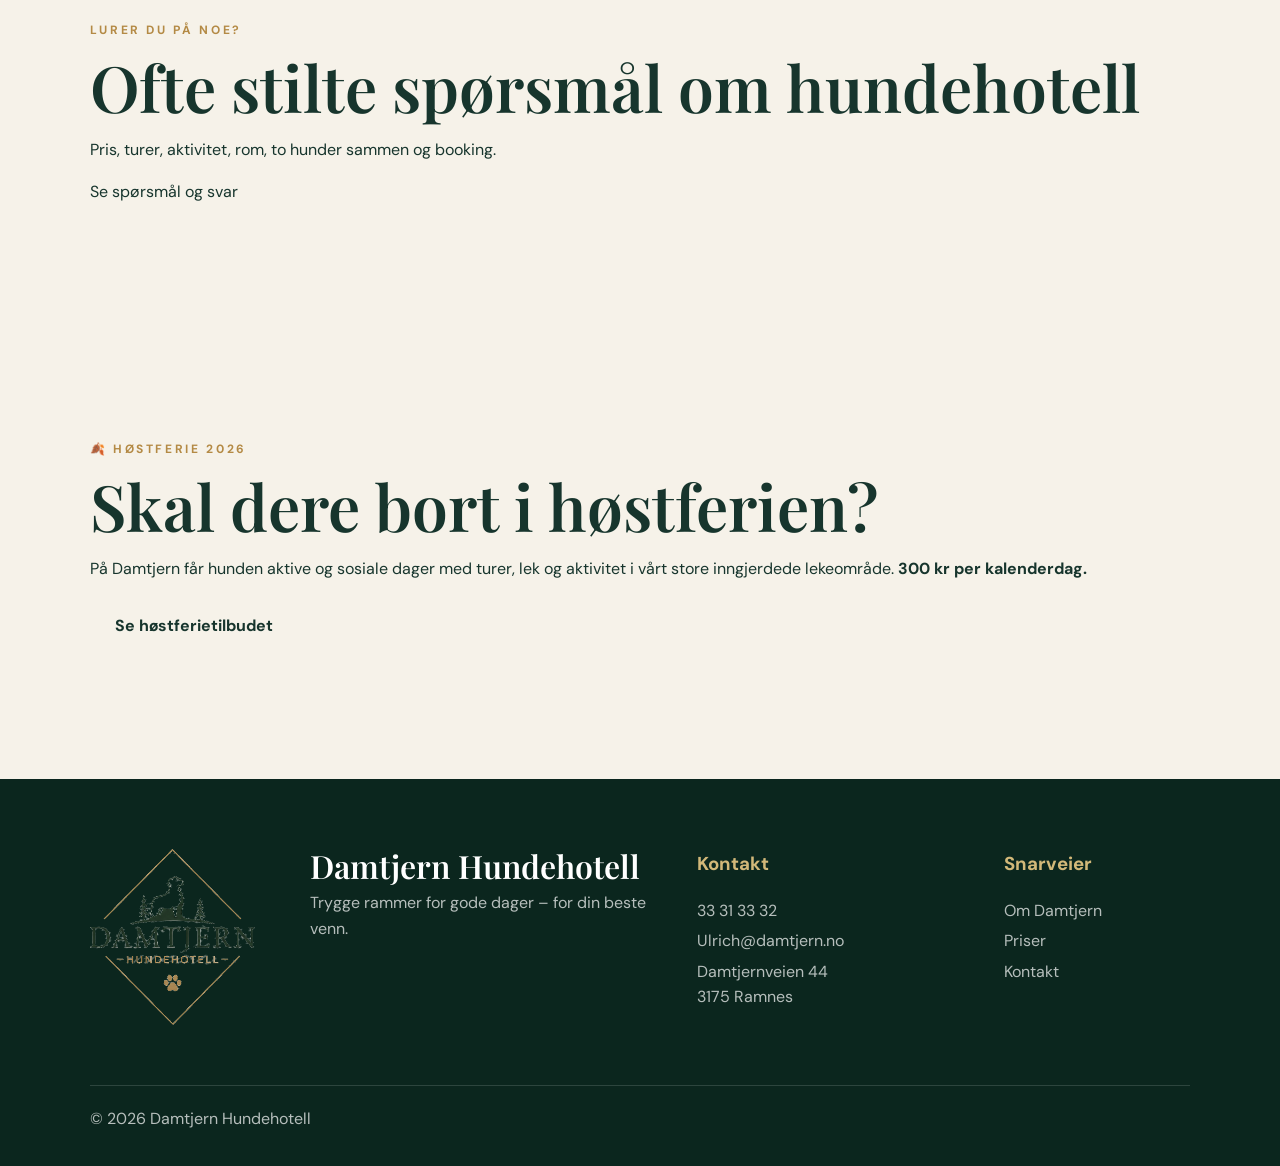
==== commit 023dbe0a: "Remove public Google review link from homepage" ====
--- a/index.html
+++ b/index.html
@@ -180,7 +180,7 @@
     <img src="/assets/logo-main.png" alt="Damtjern Hundehotell">
     <div><h2>Damtjern Hundehotell</h2><p>Trygge rammer for gode dager – for din beste venn.</p></div>
     <div><h3>Kontakt</h3><a href="tel:+4733313332">33 31 33 32</a><a href="mailto:Ulrich@damtjern.no">Ulrich@damtjern.no</a><p>Damtjernveien 44<br>3175 Ramnes</p></div>
-    <div><h3>Snarveier</h3><a href="#om">Om Damtjern</a><a href="/priser/">Priser</a><a href="#kontakt">Kontakt</a><a href="https://search.google.com/local/writereview?placeid=ChIJUdMP8B_NRkYRLHRtiuP5idE" target="_blank" rel="noopener noreferrer">Gi oss en Google-anmeldelse</a></div>
+    <div><h3>Snarveier</h3><a href="#om">Om Damtjern</a><a href="/priser/">Priser</a><a href="#kontakt">Kontakt</a></div>
     <p class="copyright">© <span id="year"></span> Damtjern Hundehotell</p>
   </footer>
 
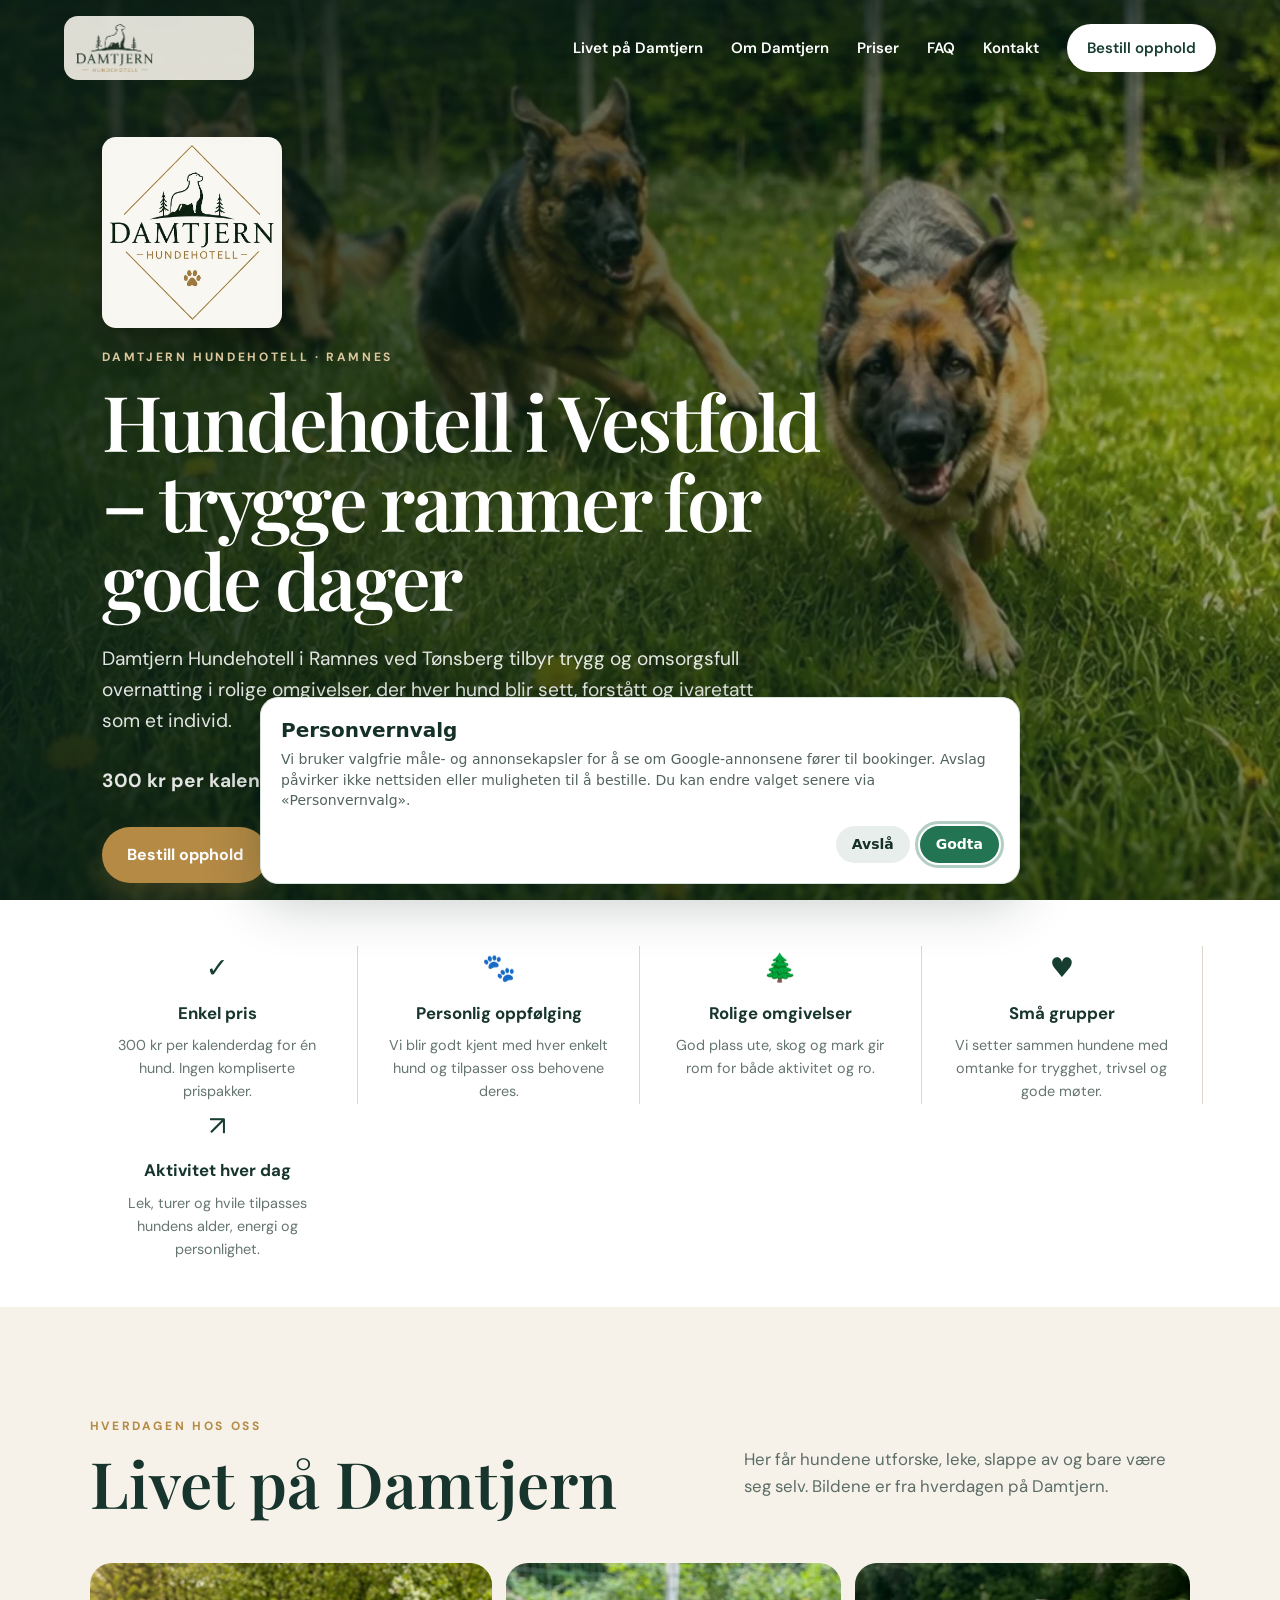
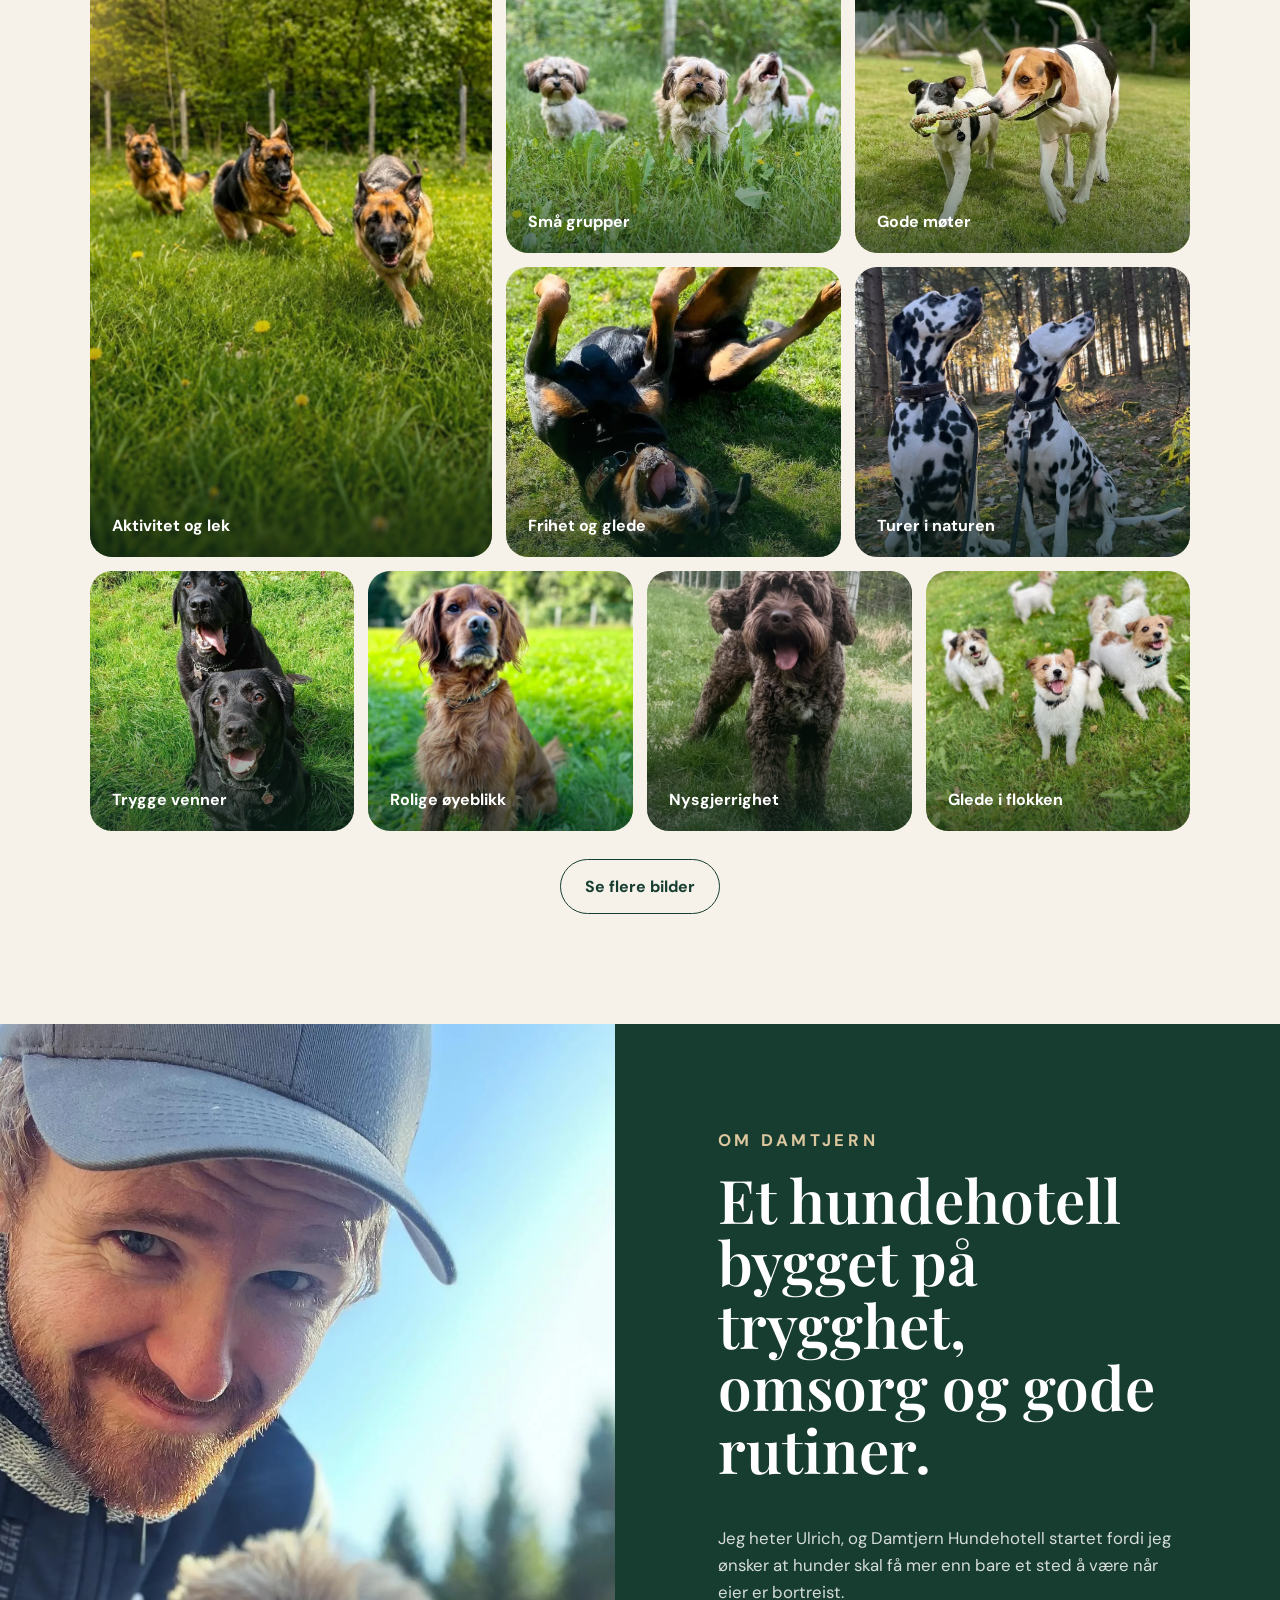
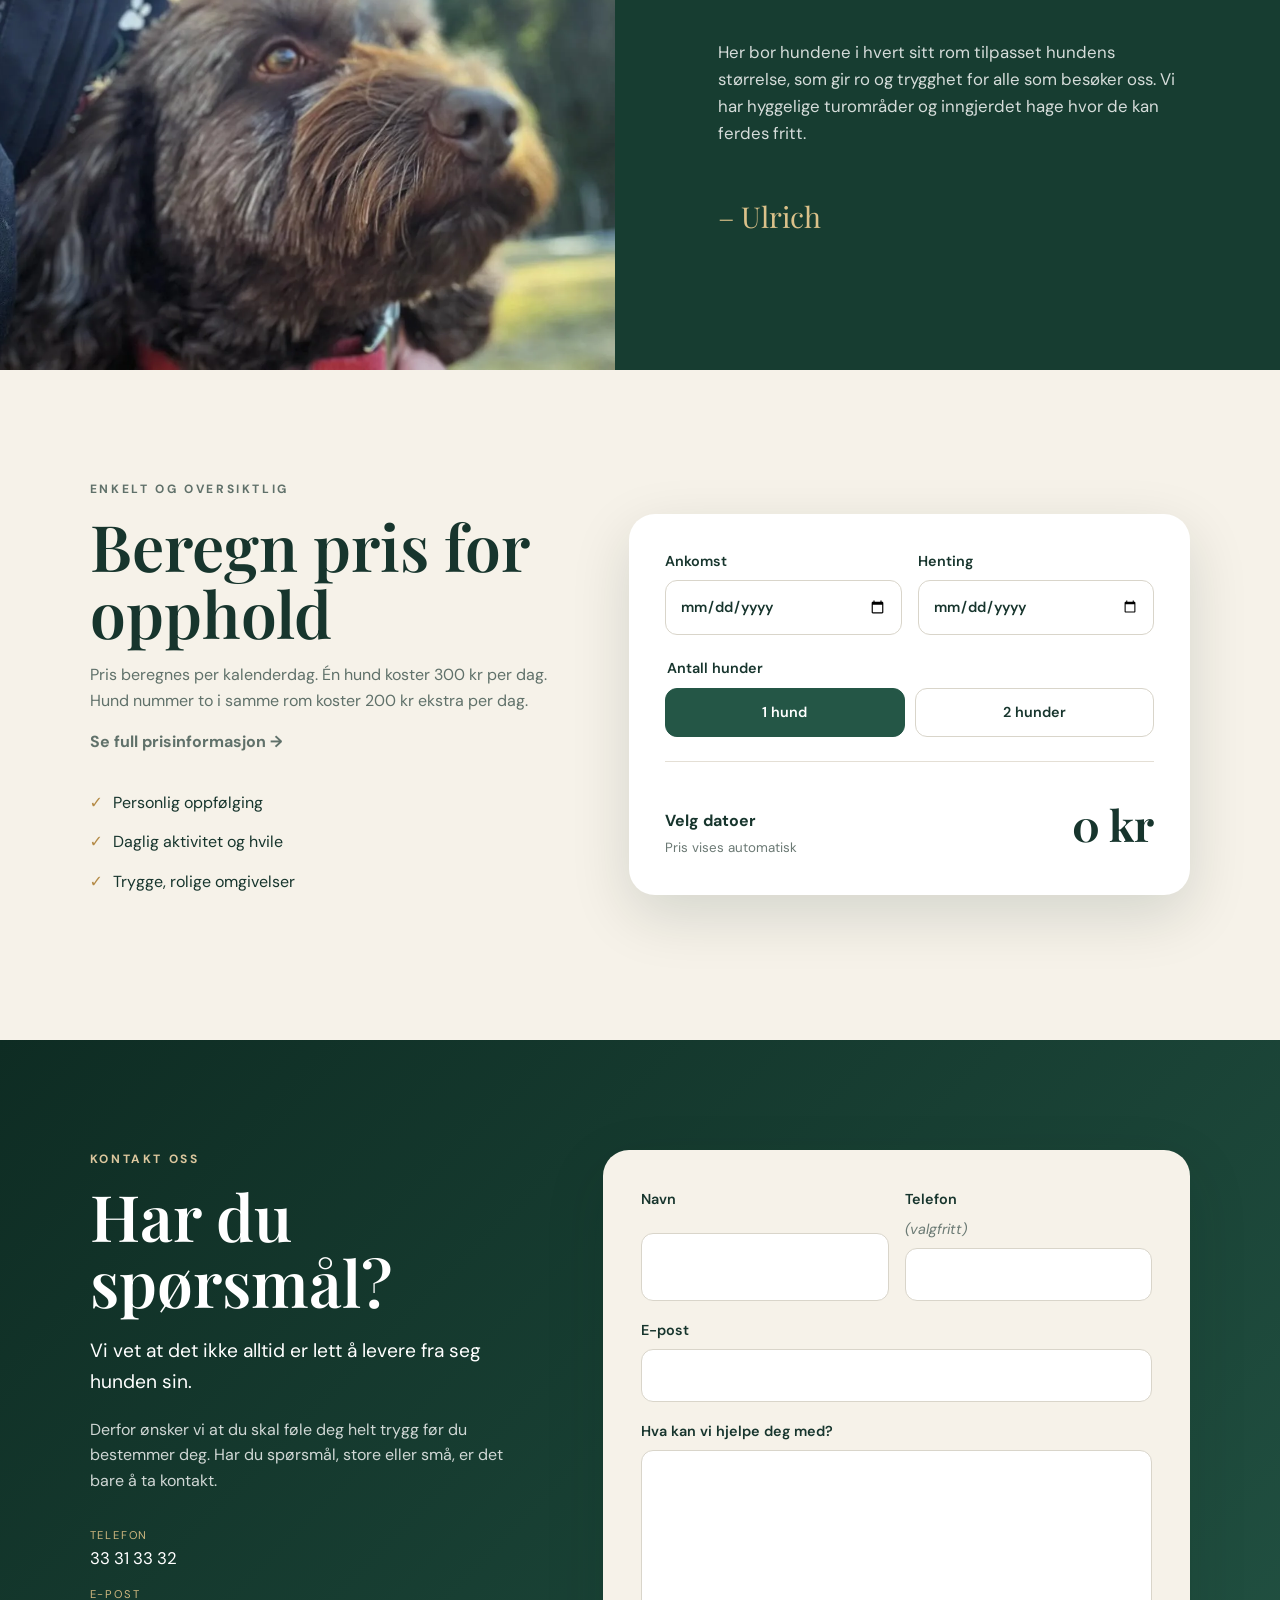
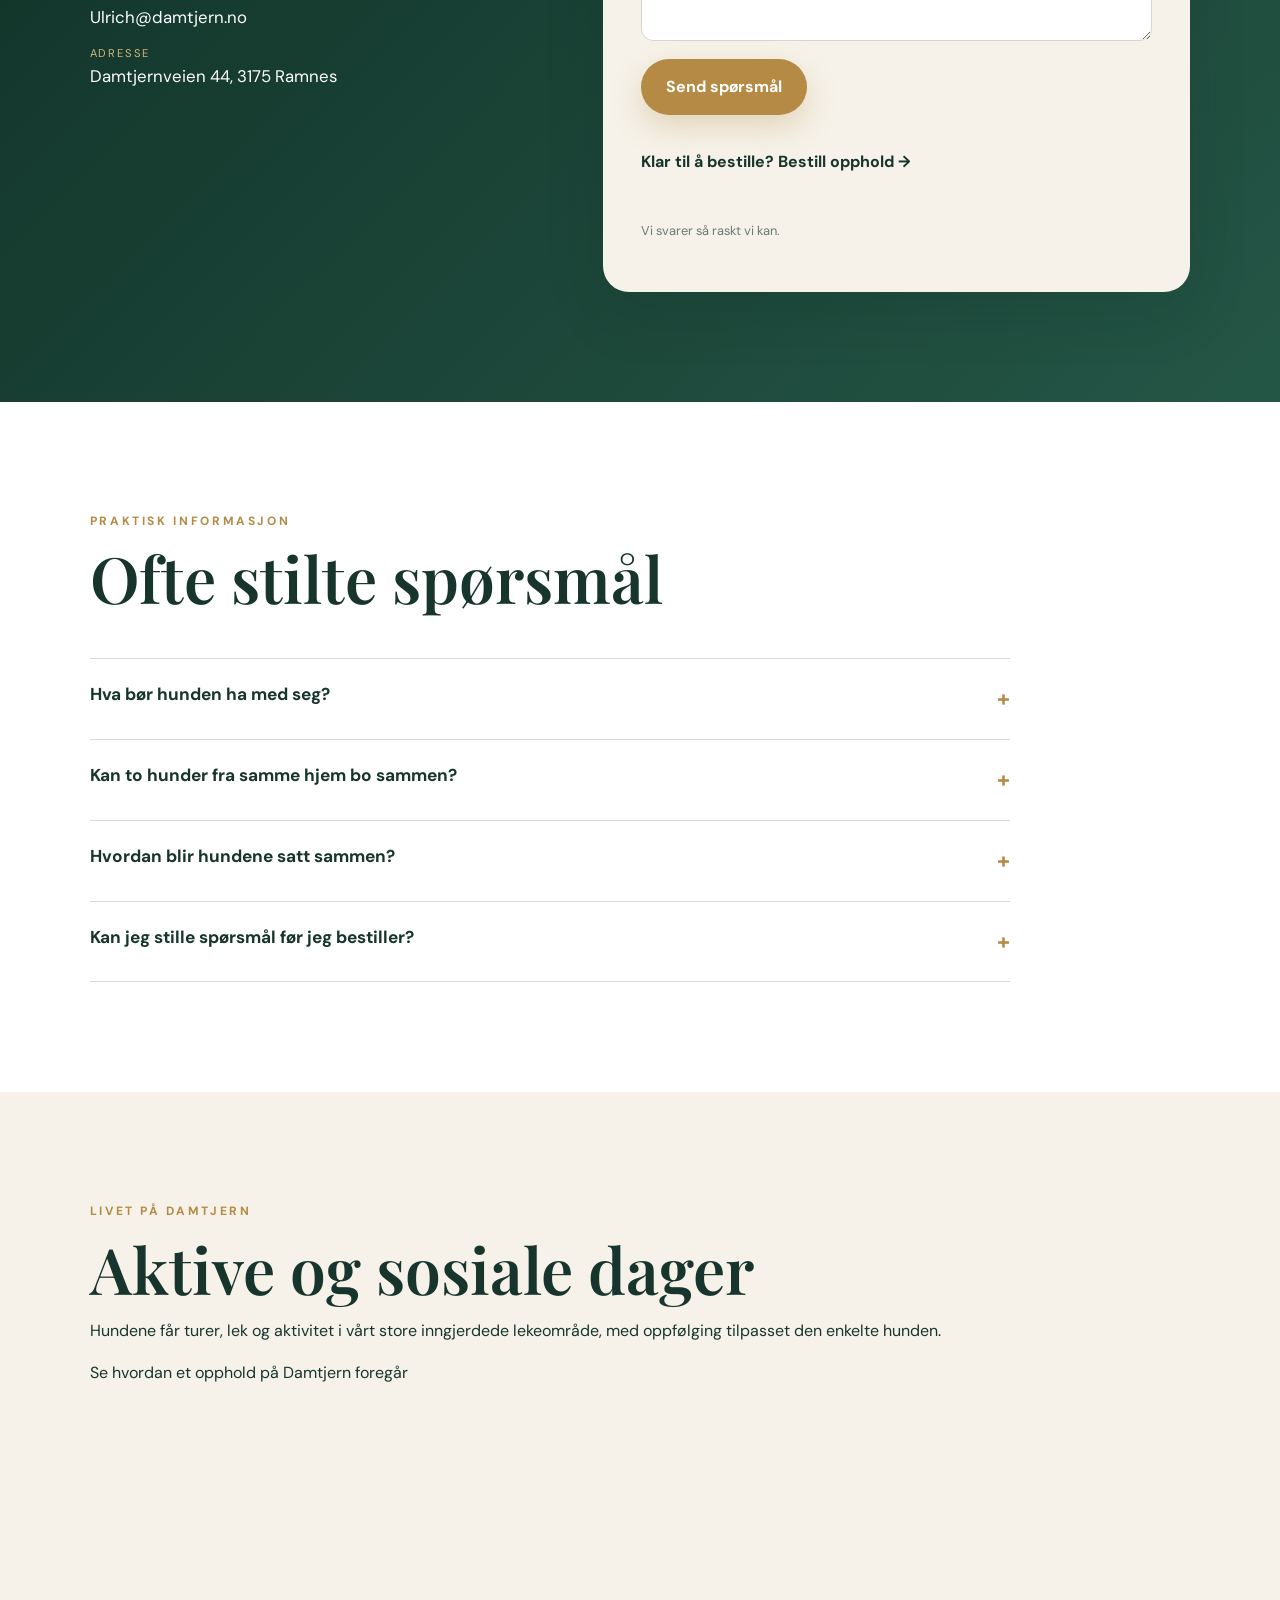
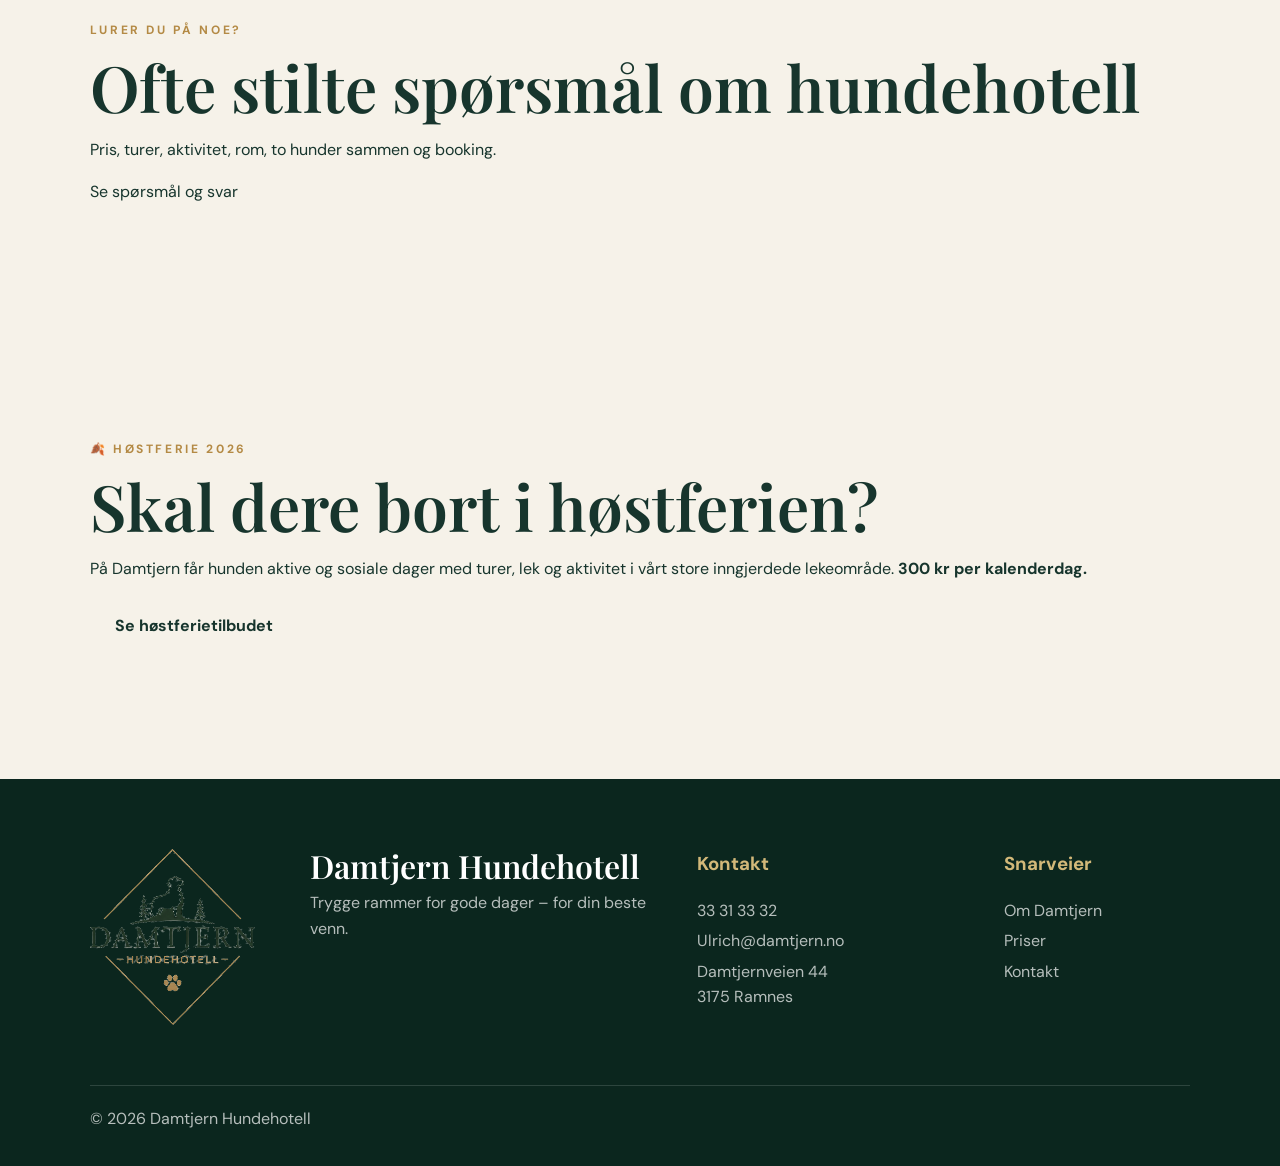
==== commit 2e4b7cbb: "SEO: strengthen homepage relevance for hundehotell" ====
--- a/index.html
+++ b/index.html
@@ -75,8 +75,8 @@
       <div class="hero-inner">
         <img class="hero-logo" src="/assets/logo-main-hero.webp" alt="Damtjern Hundehotell hovedlogo">
         <p class="eyebrow light">Damtjern Hundehotell · Ramnes</p>
-        <h1 id="hero-title">Trygge rammer for gode dager – for din beste venn.</h1>
-        <p class="hero-copy">Damtjern Hundehotell tilbyr trygg og omsorgsfull overnatting i rolige omgivelser, der hver hund blir sett, forstått og ivaretatt som et individ.</p><p class="hero-copy"><strong>300 kr per kalenderdag</strong> · Ramnes i Vestfold</p>
+        <h1 id="hero-title">Hundehotell i Vestfold – trygge rammer for gode dager</h1>
+        <p class="hero-copy">Damtjern Hundehotell i Ramnes ved Tønsberg tilbyr trygg og omsorgsfull overnatting i rolige omgivelser, der hver hund blir sett, forstått og ivaretatt som et individ.</p><p class="hero-copy"><strong>300 kr per kalenderdag</strong> · Ramnes i Vestfold</p>
         <div class="local-cta-row"><a class="button button-primary" href="https://damtjern-os.onrender.com/bestill" target="_blank" rel="noopener noreferrer">Bestill opphold</a><a class="button button-outline" href="/priser/">Se priser</a></div>
       </div>
       <a class="scroll-hint" href="#fordeler" aria-label="Rull videre"><span></span></a>
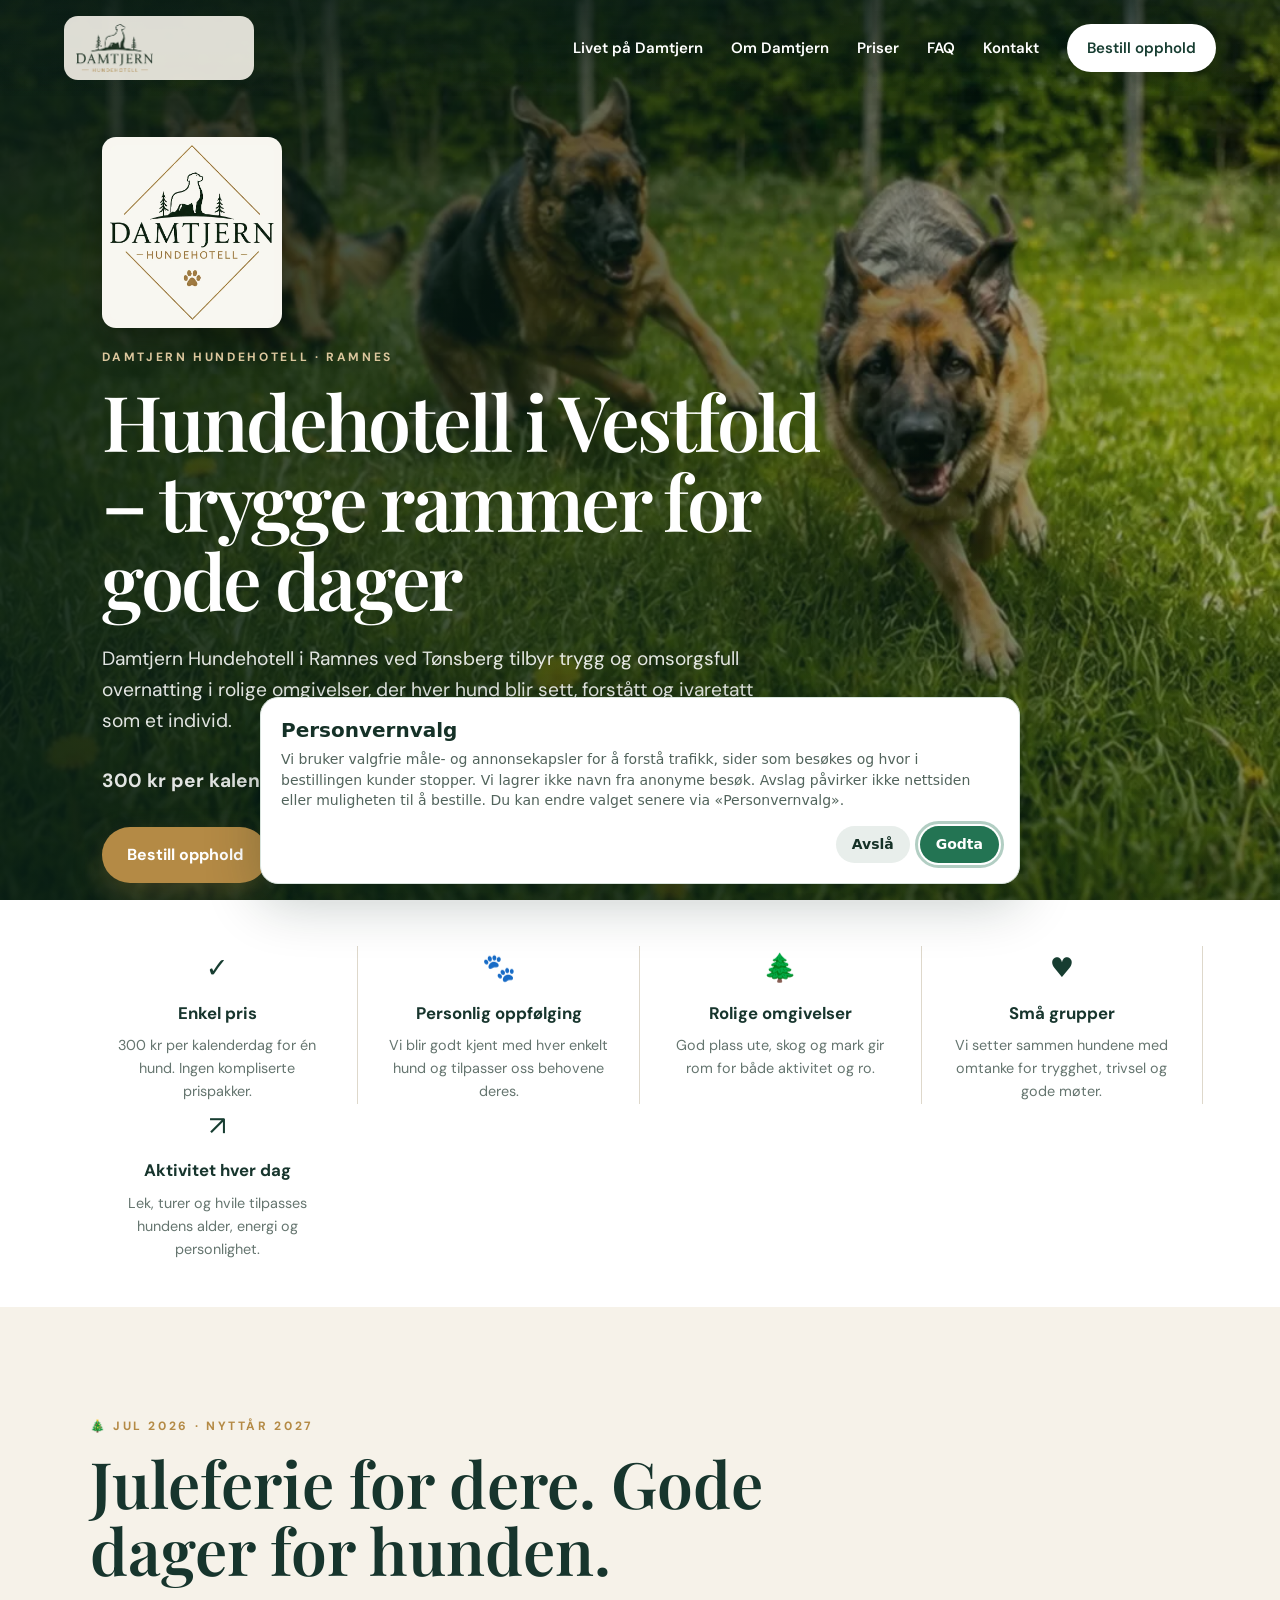
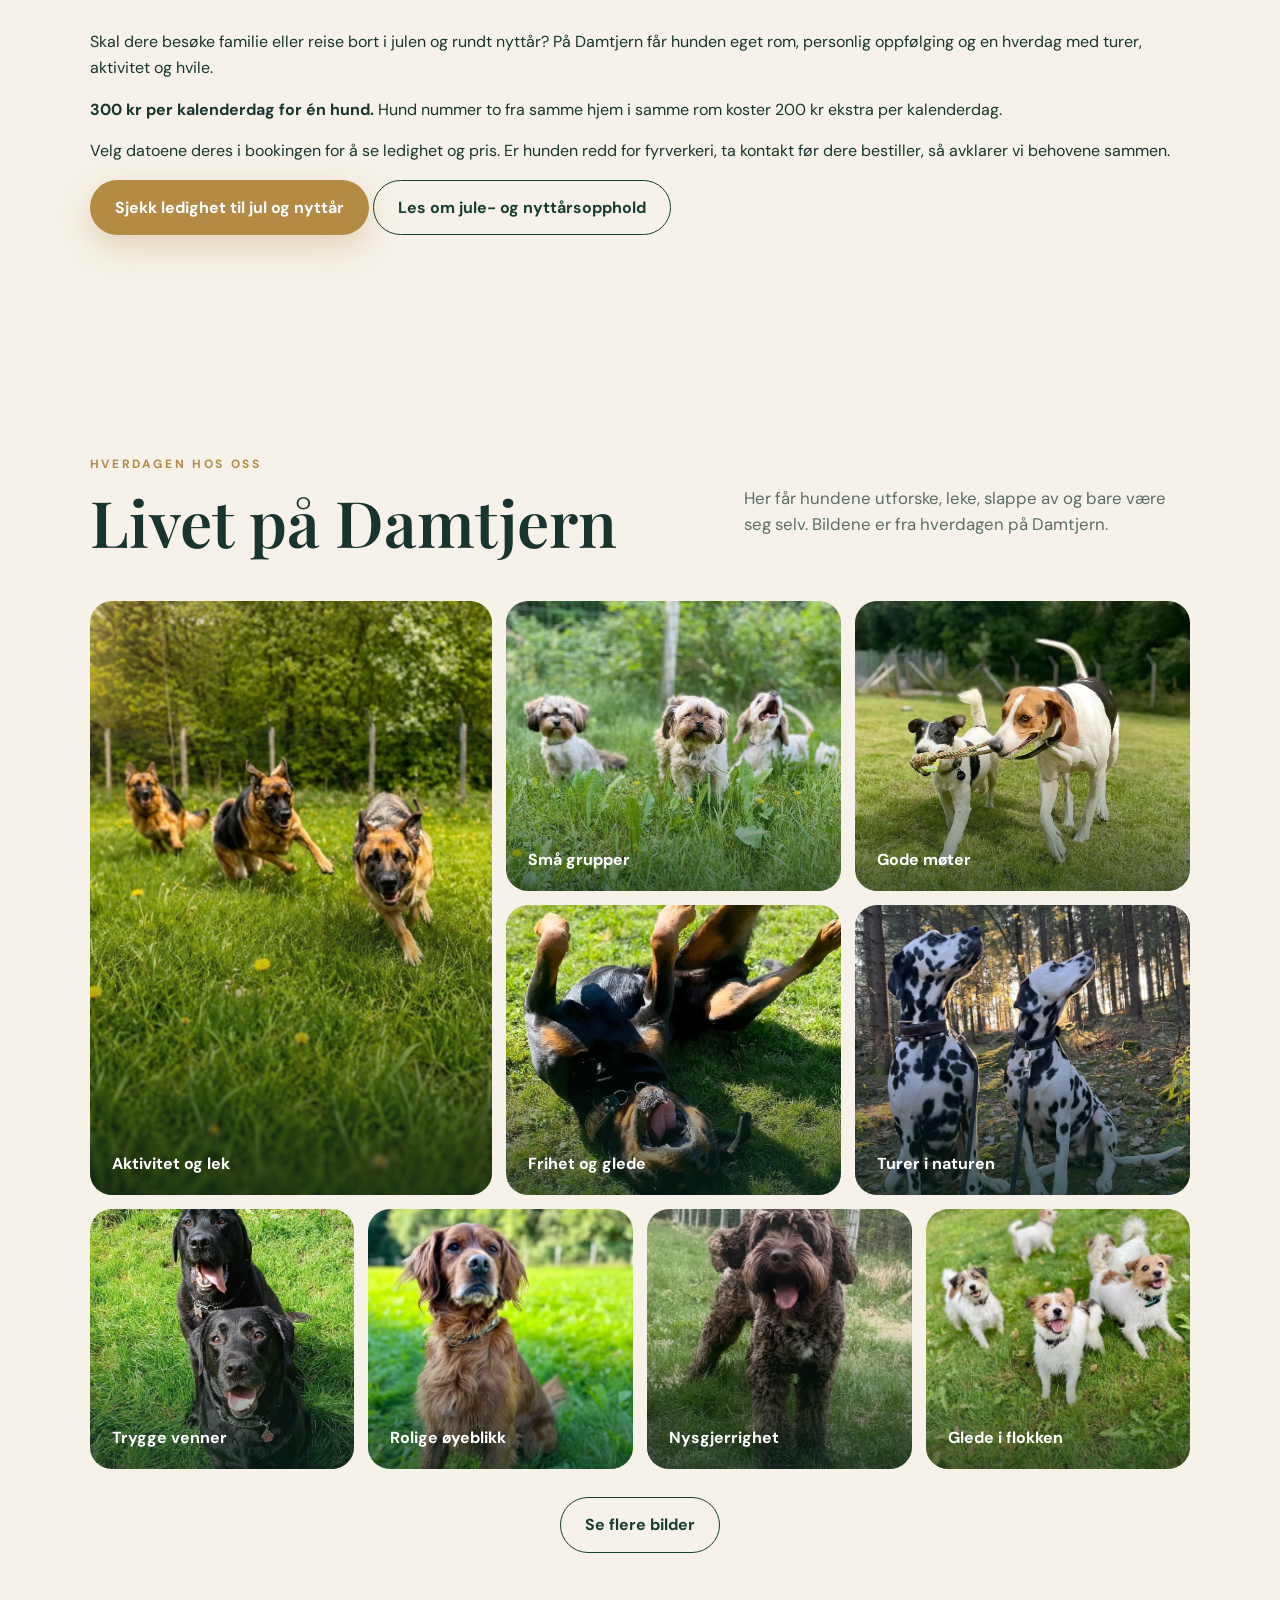
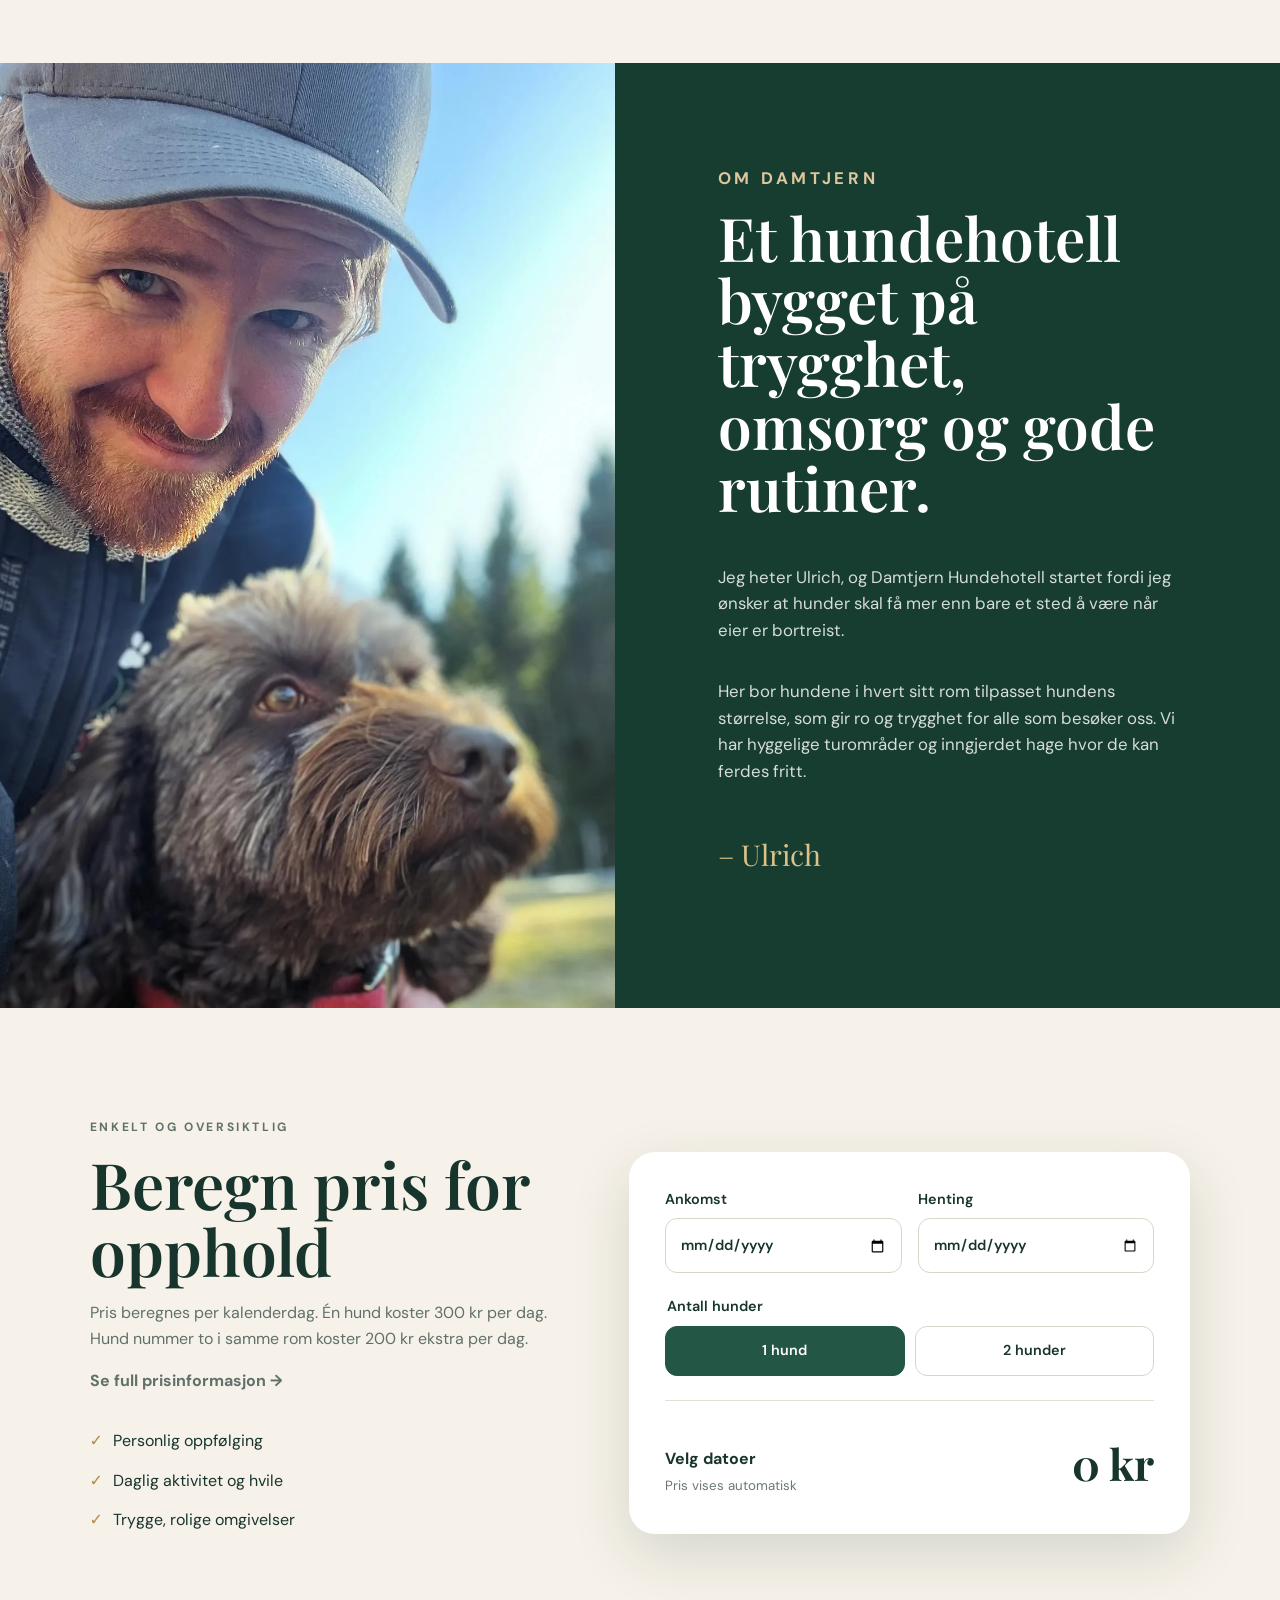
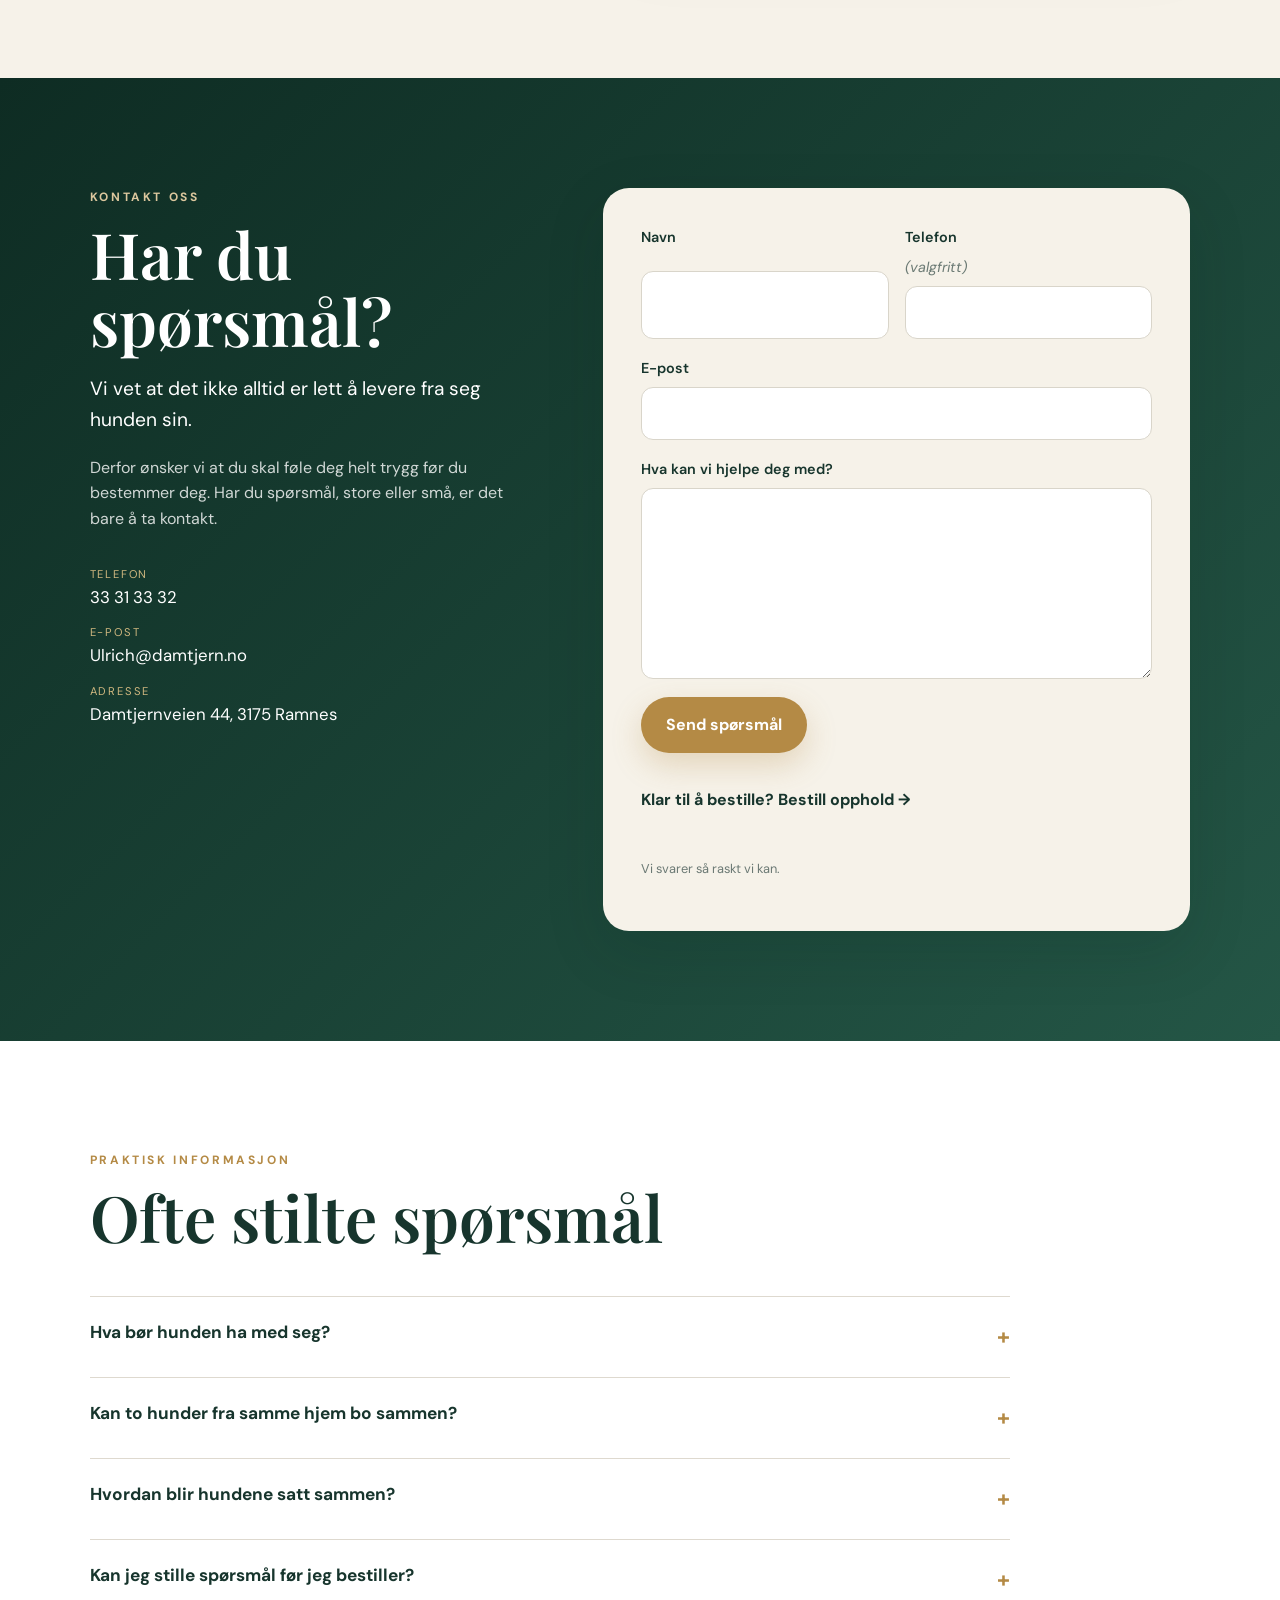
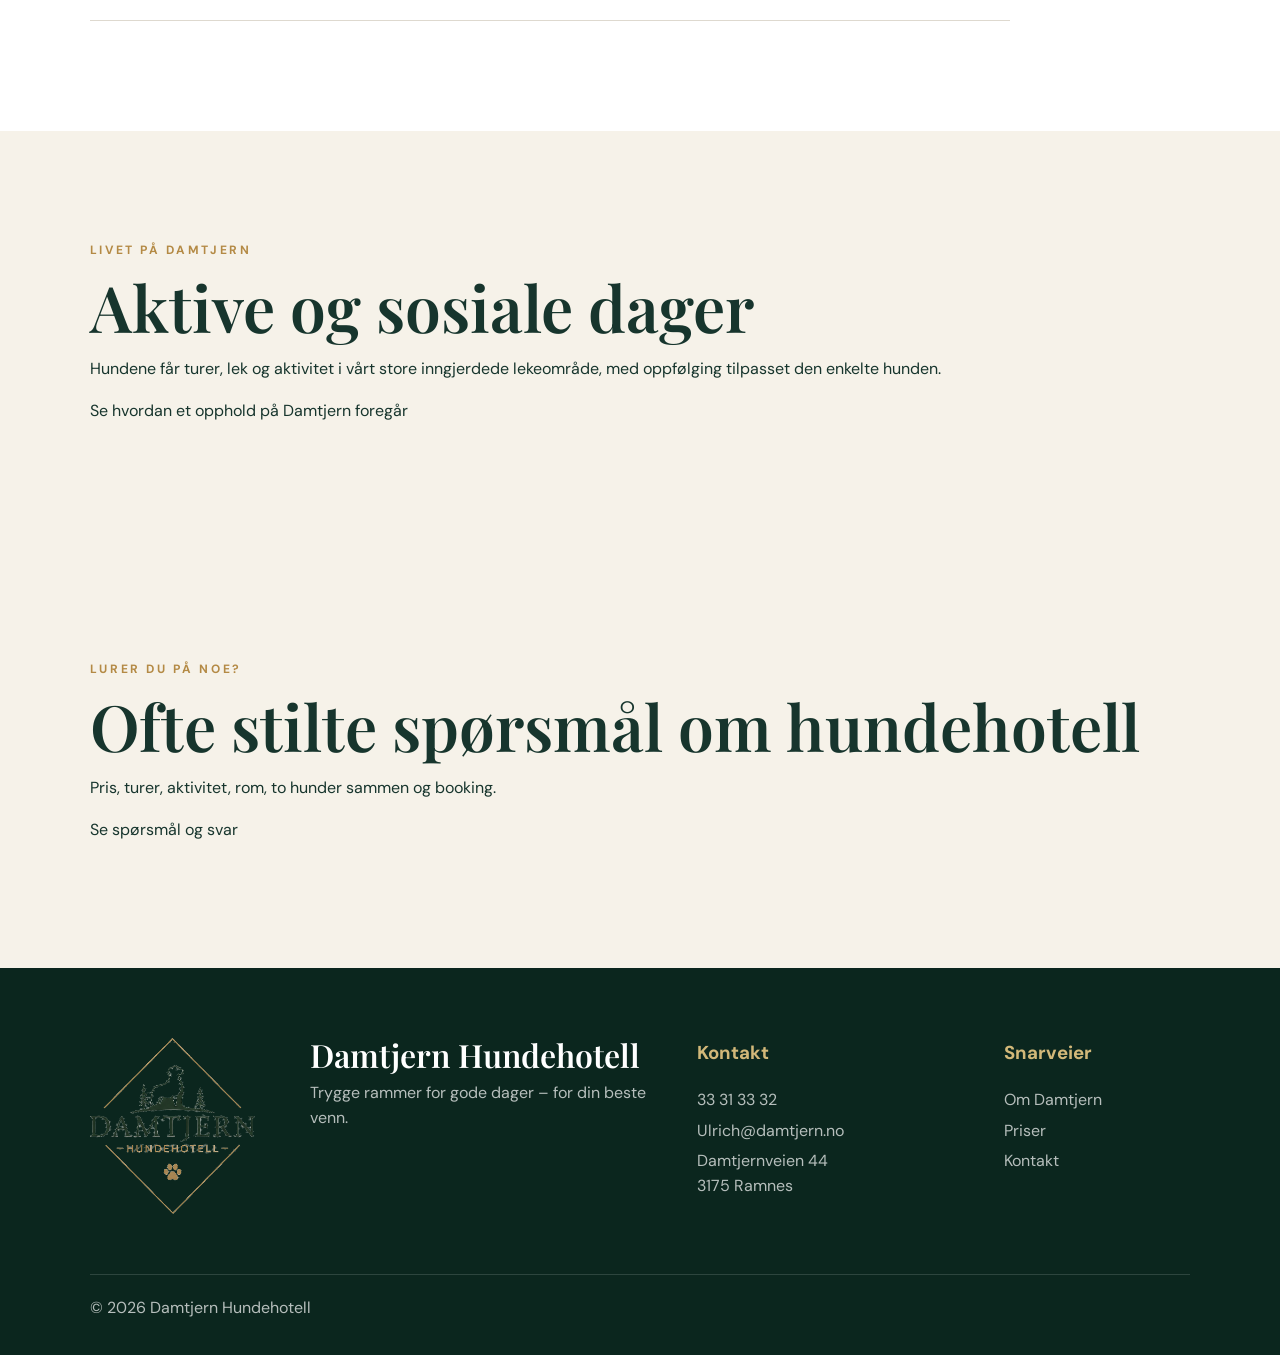
==== commit 74c7394c: "Publiser kampanje for jul 2026 og nyttår 2027" ====
--- a/index.html
+++ b/index.html
@@ -90,6 +90,17 @@
       <article><span class="benefit-icon">↗</span><h2>Aktivitet hver dag</h2><p>Lek, turer og hvile tilpasses hundens alder, energi og personlighet.</p></article>
     </section>
 
+    <section class="section" id="jul-og-nyttar" aria-labelledby="holiday-title">
+      <div class="section-heading">
+        <p class="eyebrow">🎄 Jul 2026 · Nyttår 2027</p>
+        <h2 id="holiday-title">Juleferie for dere. Gode dager for hunden.</h2>
+      </div>
+      <p>Skal dere besøke familie eller reise bort i julen og rundt nyttår? På Damtjern får hunden eget rom, personlig oppfølging og en hverdag med turer, aktivitet og hvile.</p>
+      <p><strong>300 kr per kalenderdag for én hund.</strong> Hund nummer to fra samme hjem i samme rom koster 200 kr ekstra per kalenderdag.</p>
+      <p>Velg datoene deres i bookingen for å se ledighet og pris. Er hunden redd for fyrverkeri, ta kontakt før dere bestiller, så avklarer vi behovene sammen.</p>
+      <div class="local-cta-row"><a class="button button-primary" href="https://damtjern-os.onrender.com/bestill" target="_blank" rel="noopener noreferrer">Sjekk ledighet til jul og nyttår</a> <a class="button button-outline" href="/jul-og-nyttar/">Les om jule- og nyttårsopphold</a></div>
+    </section>
+
     <section class="section gallery-section" id="livet">
       <div class="section-heading split-heading">
         <div><p class="eyebrow">Hverdagen hos oss</p><h2>Livet på Damtjern</h2></div>
@@ -173,7 +184,7 @@
   
 <section class="section"><div class="container"><p class="eyebrow">Livet på Damtjern</p><h2>Aktive og sosiale dager</h2><p>Hundene får turer, lek og aktivitet i vårt store inngjerdede lekeområde, med oppfølging tilpasset den enkelte hunden.</p><p><a href="/slik-foregar-oppholdet/">Se hvordan et opphold på Damtjern foregår</a></p></div></section>
 <section class="section"><div class="container"><p class="eyebrow">Lurer du på noe?</p><h2>Ofte stilte spørsmål om hundehotell</h2><p>Pris, turer, aktivitet, rom, to hunder sammen og booking.</p><p><a href="/faq/">Se spørsmål og svar</a></p></div></section>
-<section class="section"><div class="container"><p class="eyebrow">🍂 Høstferie 2026</p><h2>Skal dere bort i høstferien?</h2><p>På Damtjern får hunden aktive og sosiale dager med turer, lek og aktivitet i vårt store inngjerdede lekeområde. <strong>300 kr per kalenderdag.</strong></p><p><a class="button" href="/hostferie/">Se høstferietilbudet</a></p></div></section>
+
 </main>
 
   <footer class="footer">
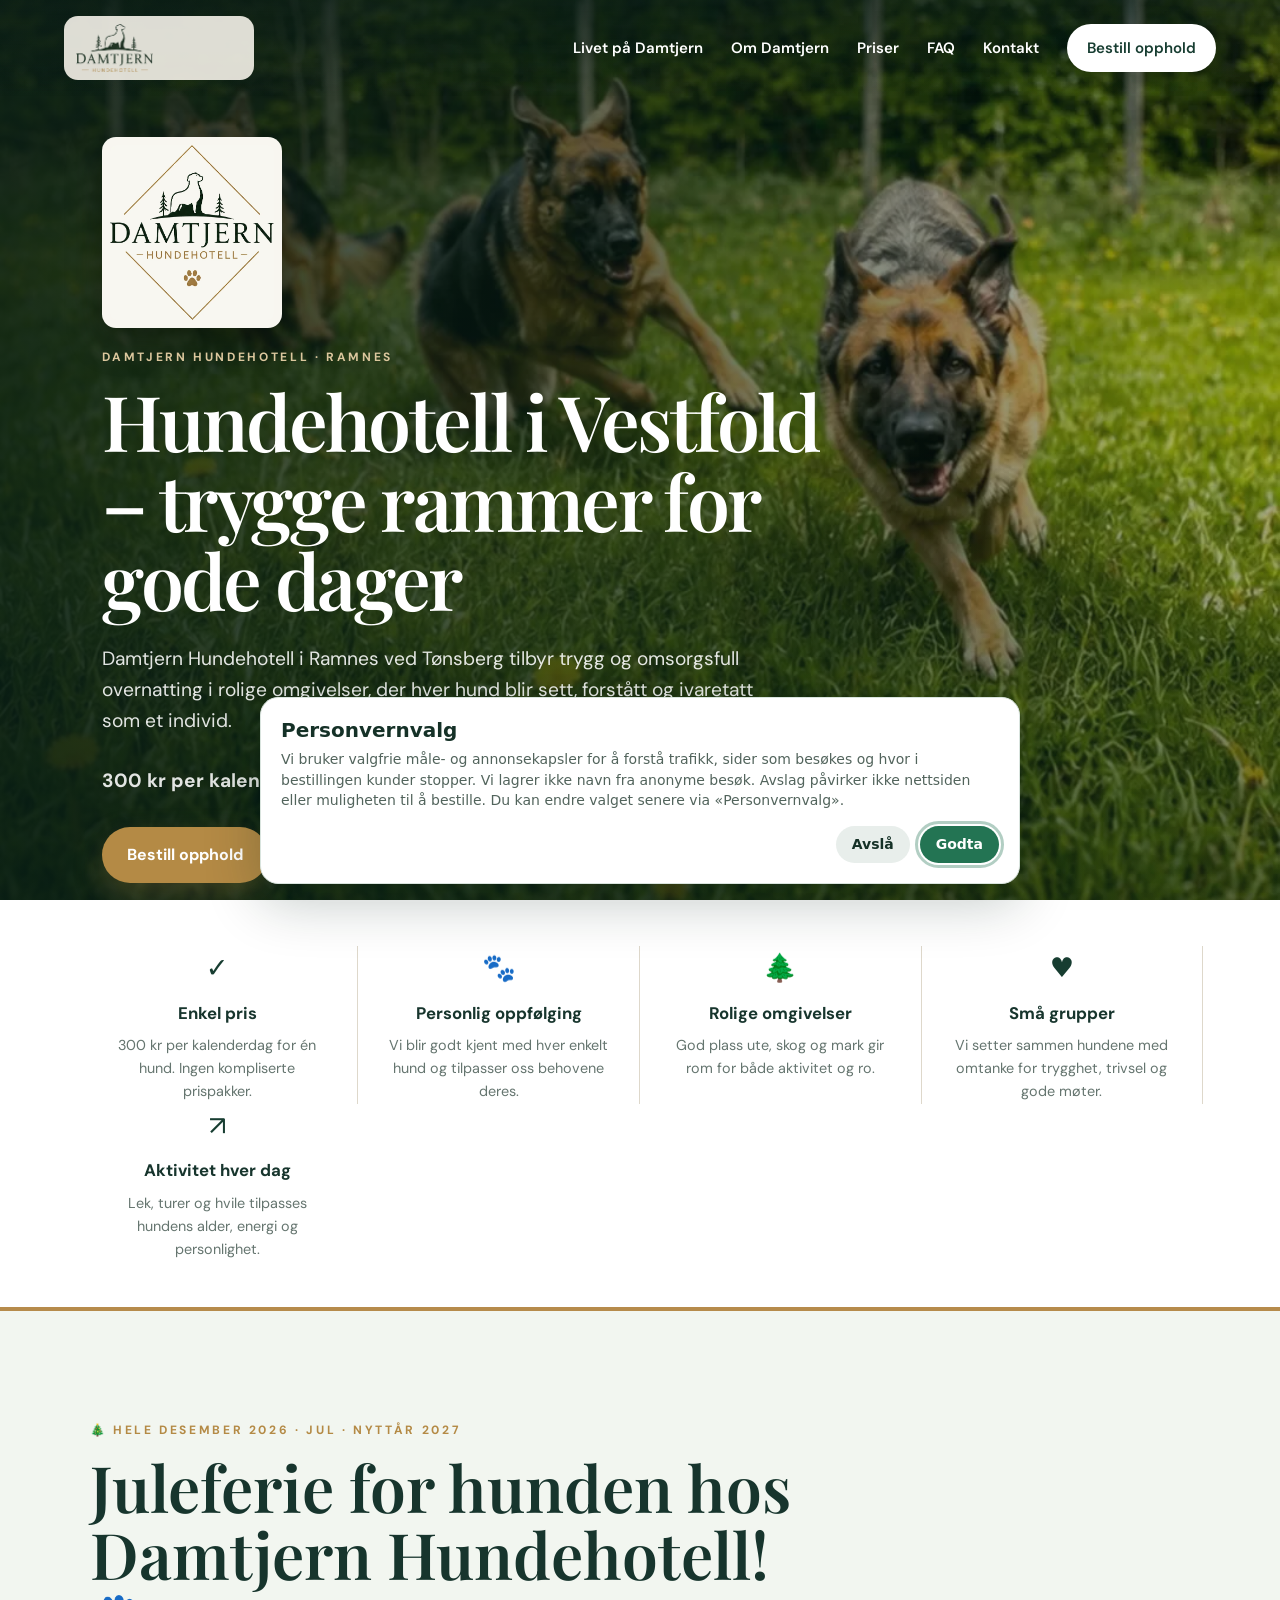
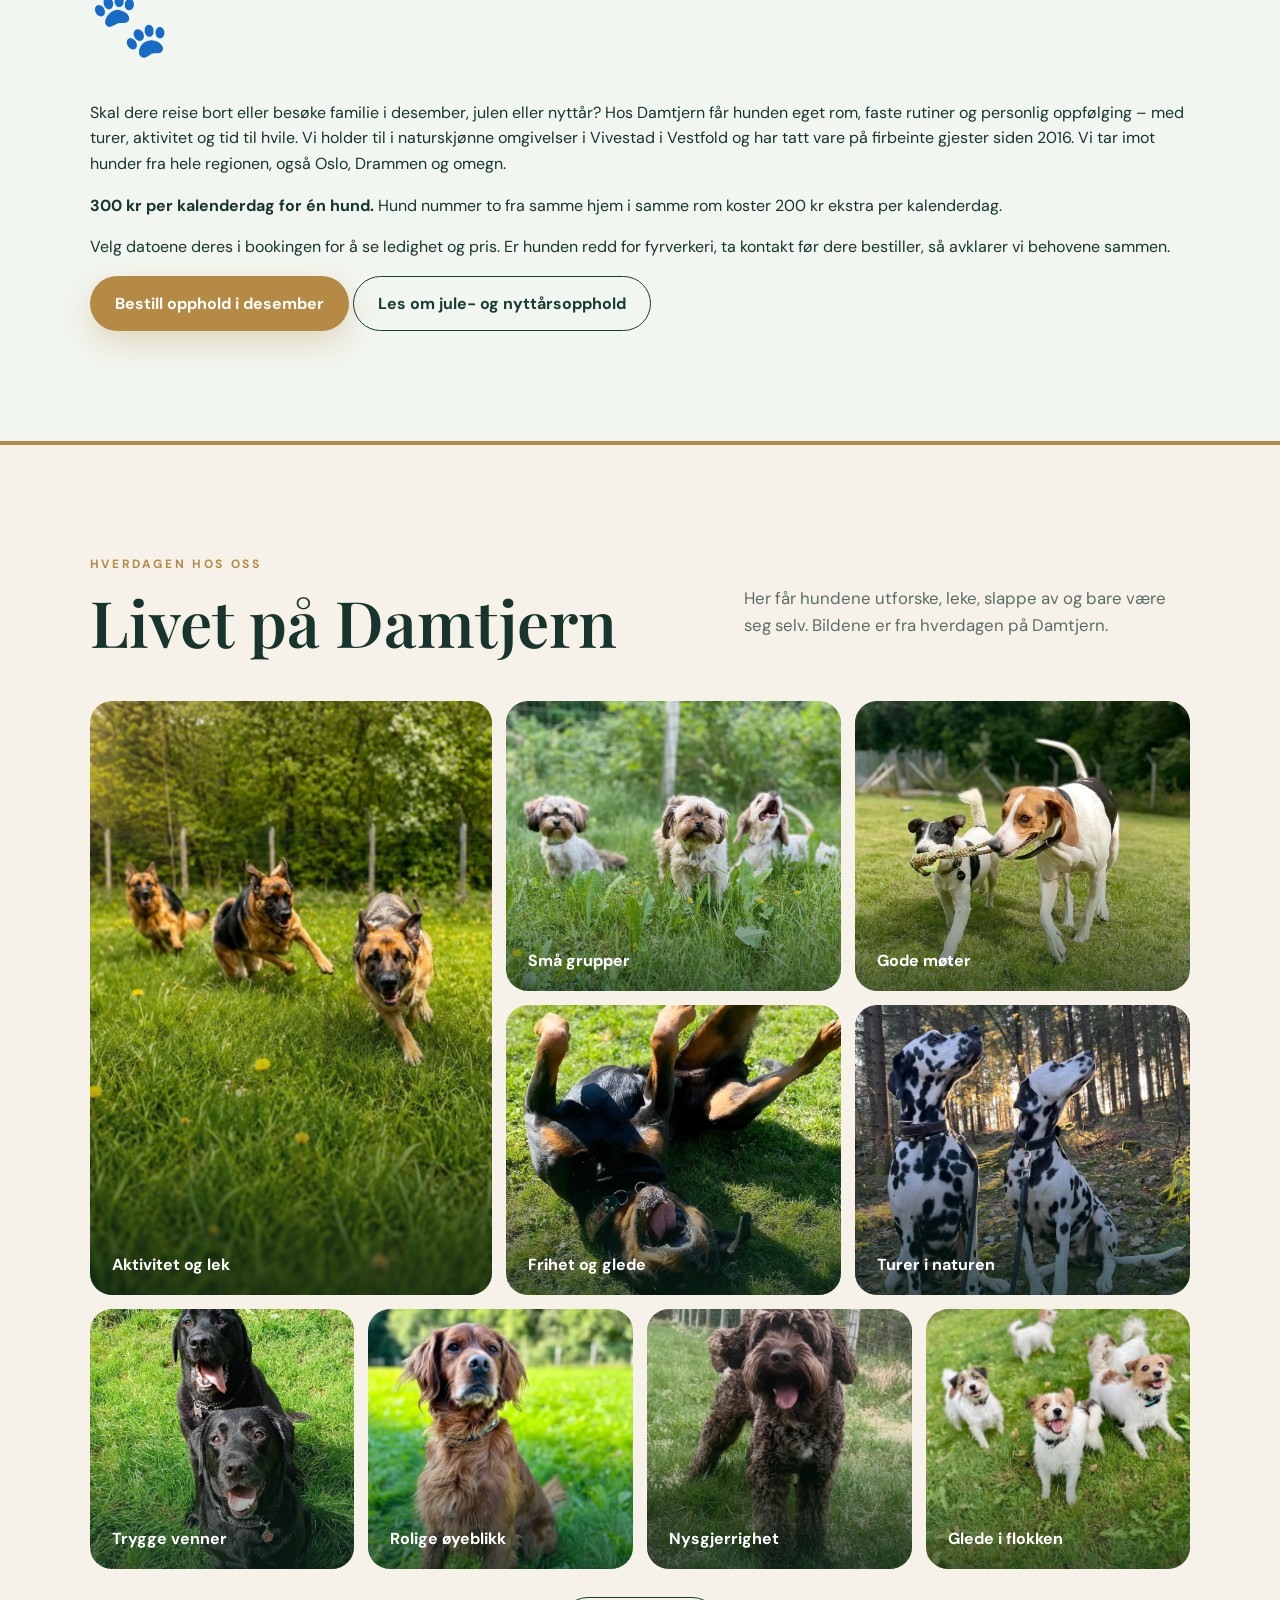
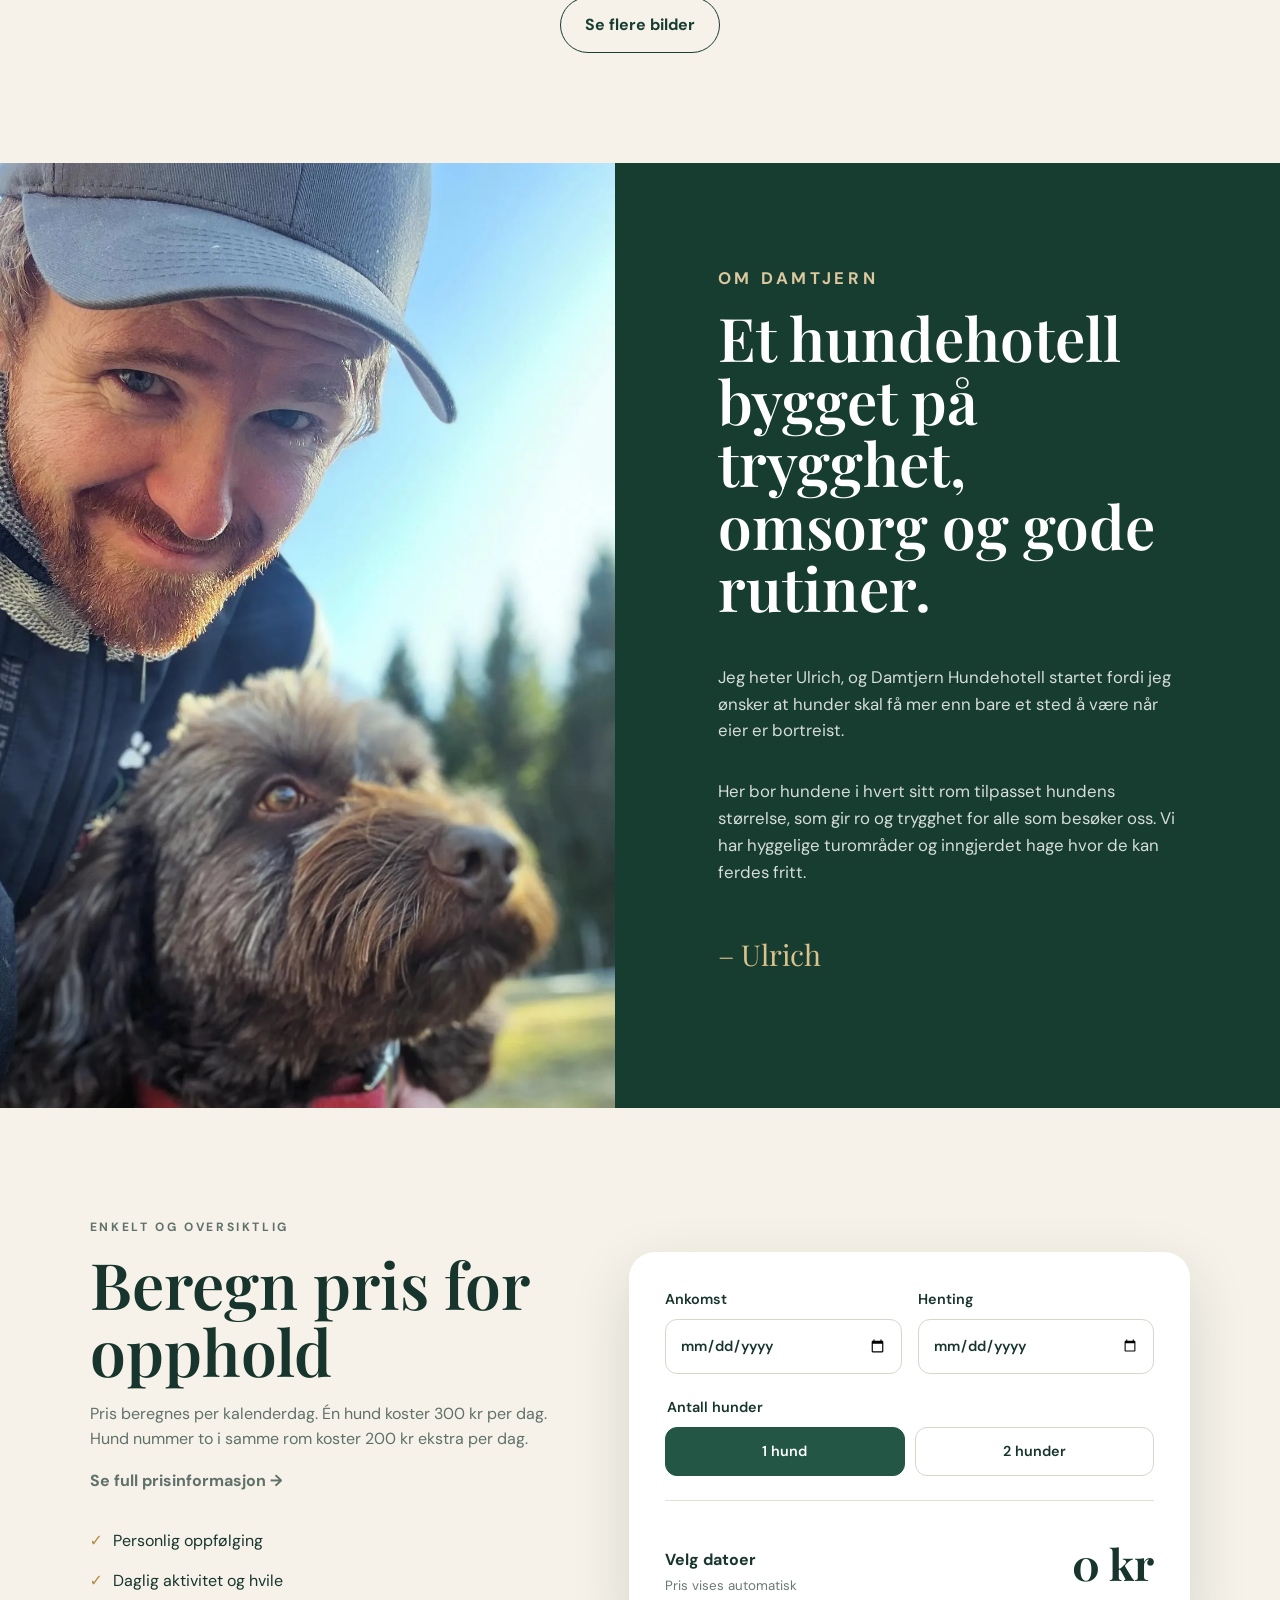
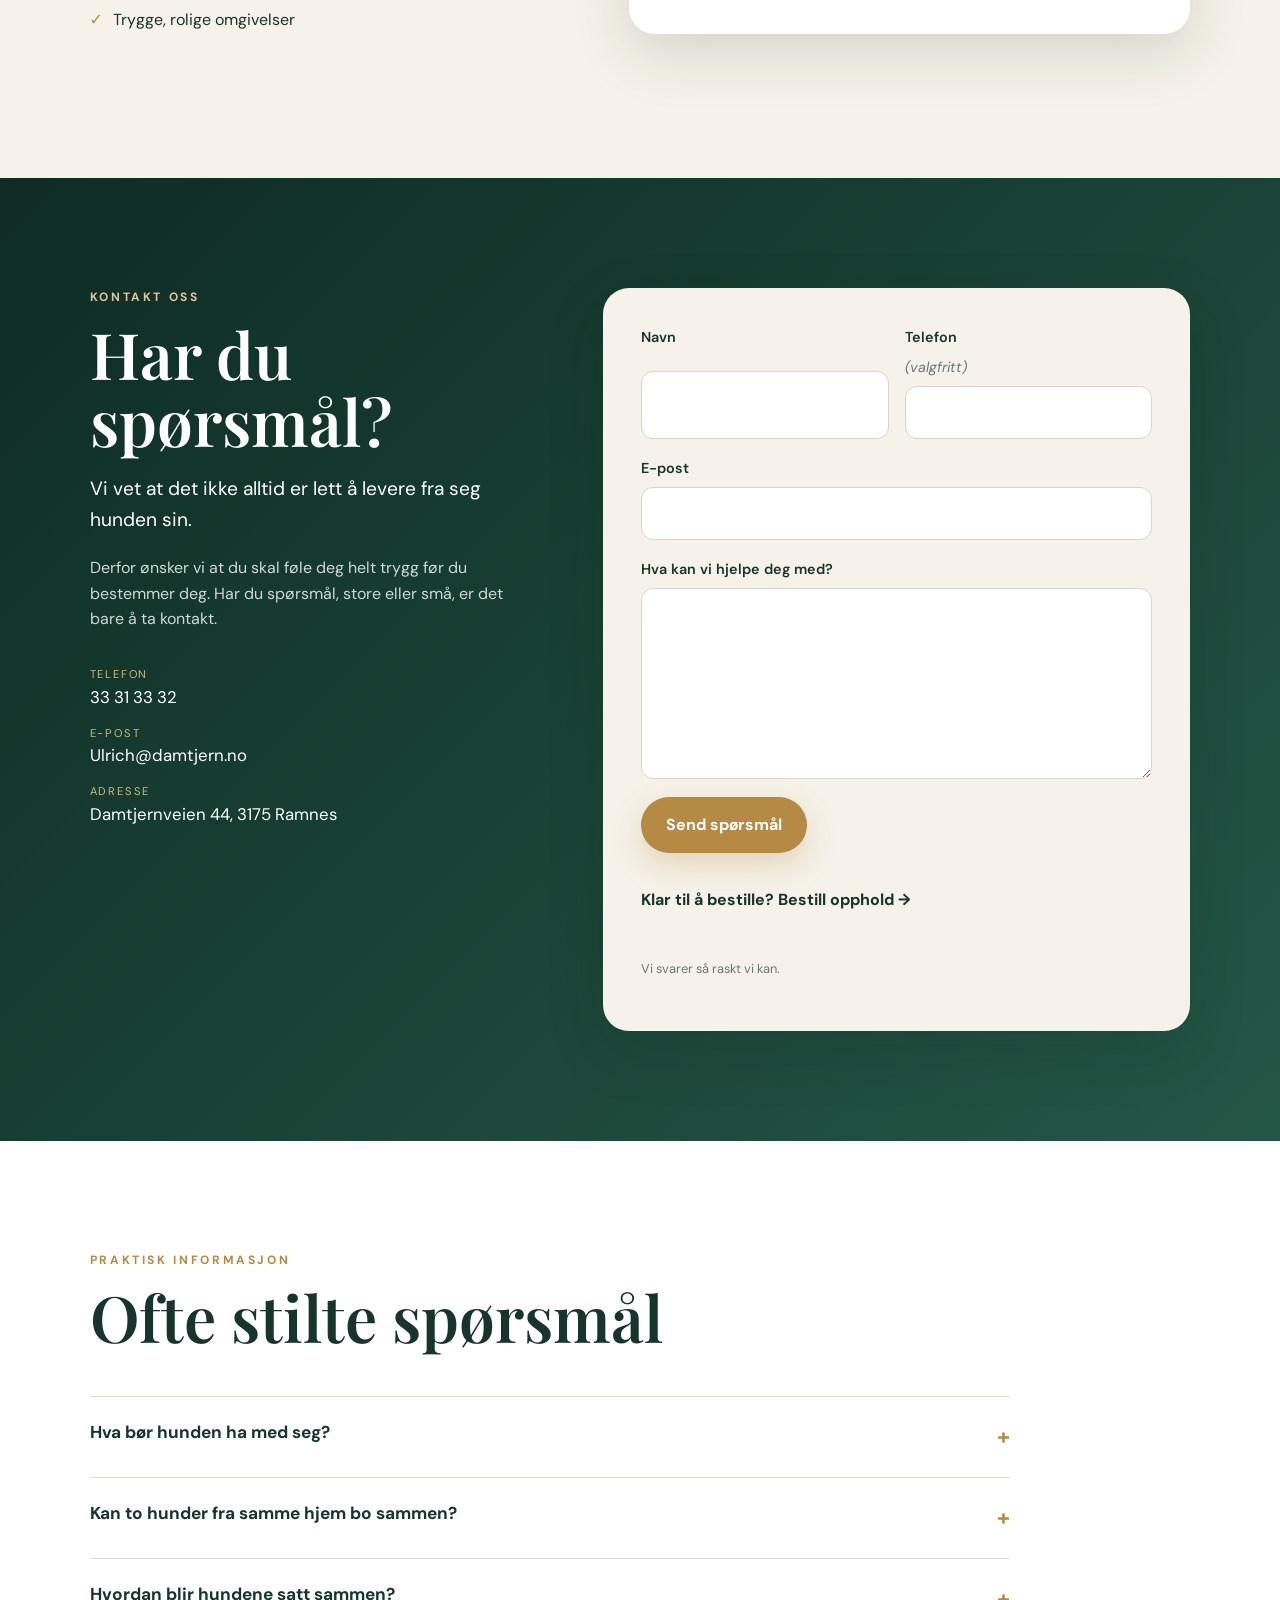
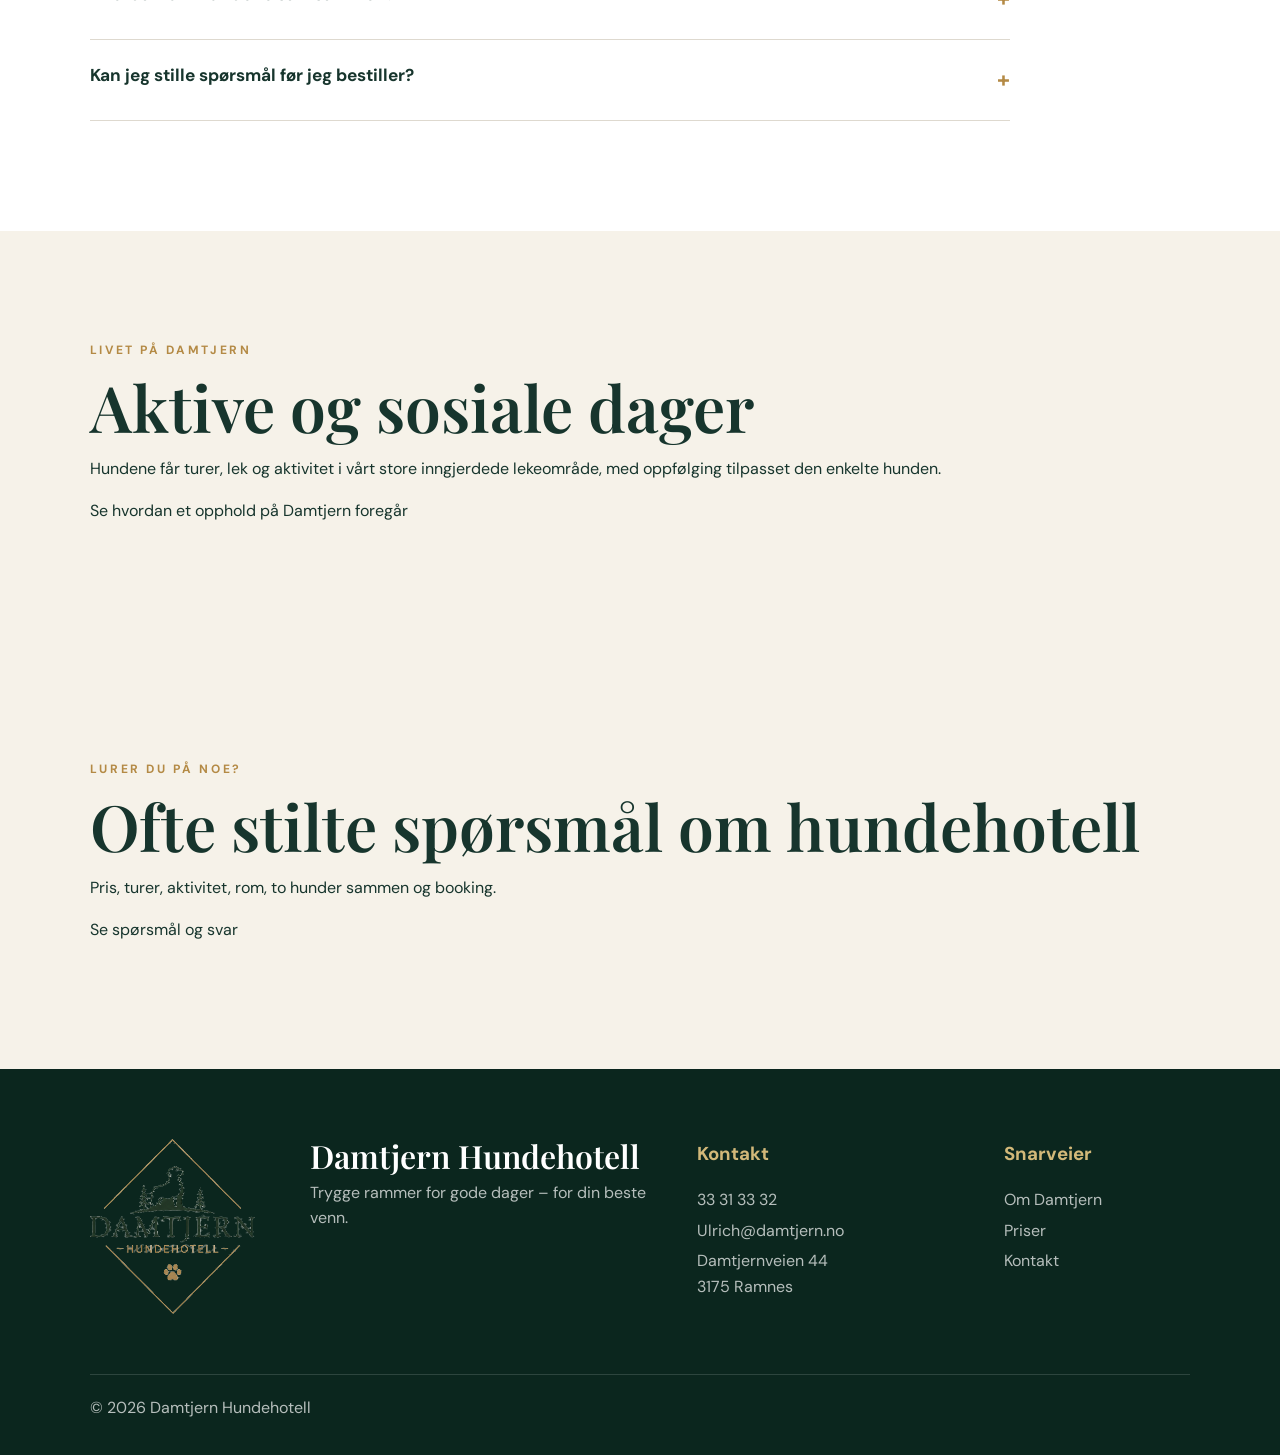
==== commit b60643a0: "Highlight December 2026 organic holiday campaign on homepage" ====
--- a/index.html
+++ b/index.html
@@ -90,15 +90,15 @@
       <article><span class="benefit-icon">↗</span><h2>Aktivitet hver dag</h2><p>Lek, turer og hvile tilpasses hundens alder, energi og personlighet.</p></article>
     </section>
 
-    <section class="section" id="jul-og-nyttar" aria-labelledby="holiday-title">
+    <section class="section" id="jul-og-nyttar" aria-labelledby="holiday-title" style="background:#f2f6f0;border-top:4px solid #b68b4b;border-bottom:4px solid #b68b4b">
       <div class="section-heading">
-        <p class="eyebrow">🎄 Jul 2026 · Nyttår 2027</p>
-        <h2 id="holiday-title">Juleferie for dere. Gode dager for hunden.</h2>
-      </div>
-      <p>Skal dere besøke familie eller reise bort i julen og rundt nyttår? På Damtjern får hunden eget rom, personlig oppfølging og en hverdag med turer, aktivitet og hvile.</p>
+        <p class="eyebrow">🎄 Hele desember 2026 · Jul · Nyttår 2027</p>
+        <h2 id="holiday-title">Juleferie for hunden hos Damtjern Hundehotell! 🐾</h2>
+      </div>
+      <p>Skal dere reise bort eller besøke familie i desember, julen eller nyttår? Hos Damtjern får hunden eget rom, faste rutiner og personlig oppfølging – med turer, aktivitet og tid til hvile. Vi holder til i naturskjønne omgivelser i Vivestad i Vestfold og har tatt vare på firbeinte gjester siden 2016. Vi tar imot hunder fra hele regionen, også Oslo, Drammen og omegn.</p>
       <p><strong>300 kr per kalenderdag for én hund.</strong> Hund nummer to fra samme hjem i samme rom koster 200 kr ekstra per kalenderdag.</p>
       <p>Velg datoene deres i bookingen for å se ledighet og pris. Er hunden redd for fyrverkeri, ta kontakt før dere bestiller, så avklarer vi behovene sammen.</p>
-      <div class="local-cta-row"><a class="button button-primary" href="https://damtjern-os.onrender.com/bestill" target="_blank" rel="noopener noreferrer">Sjekk ledighet til jul og nyttår</a> <a class="button button-outline" href="/jul-og-nyttar/">Les om jule- og nyttårsopphold</a></div>
+      <div class="local-cta-row"><a class="button button-primary" href="https://damtjern-os.onrender.com/bestill" target="_blank" rel="noopener noreferrer">Bestill opphold i desember</a> <a class="button button-outline" href="/jul-og-nyttar/">Les om jule- og nyttårsopphold</a></div>
     </section>
 
     <section class="section gallery-section" id="livet">
